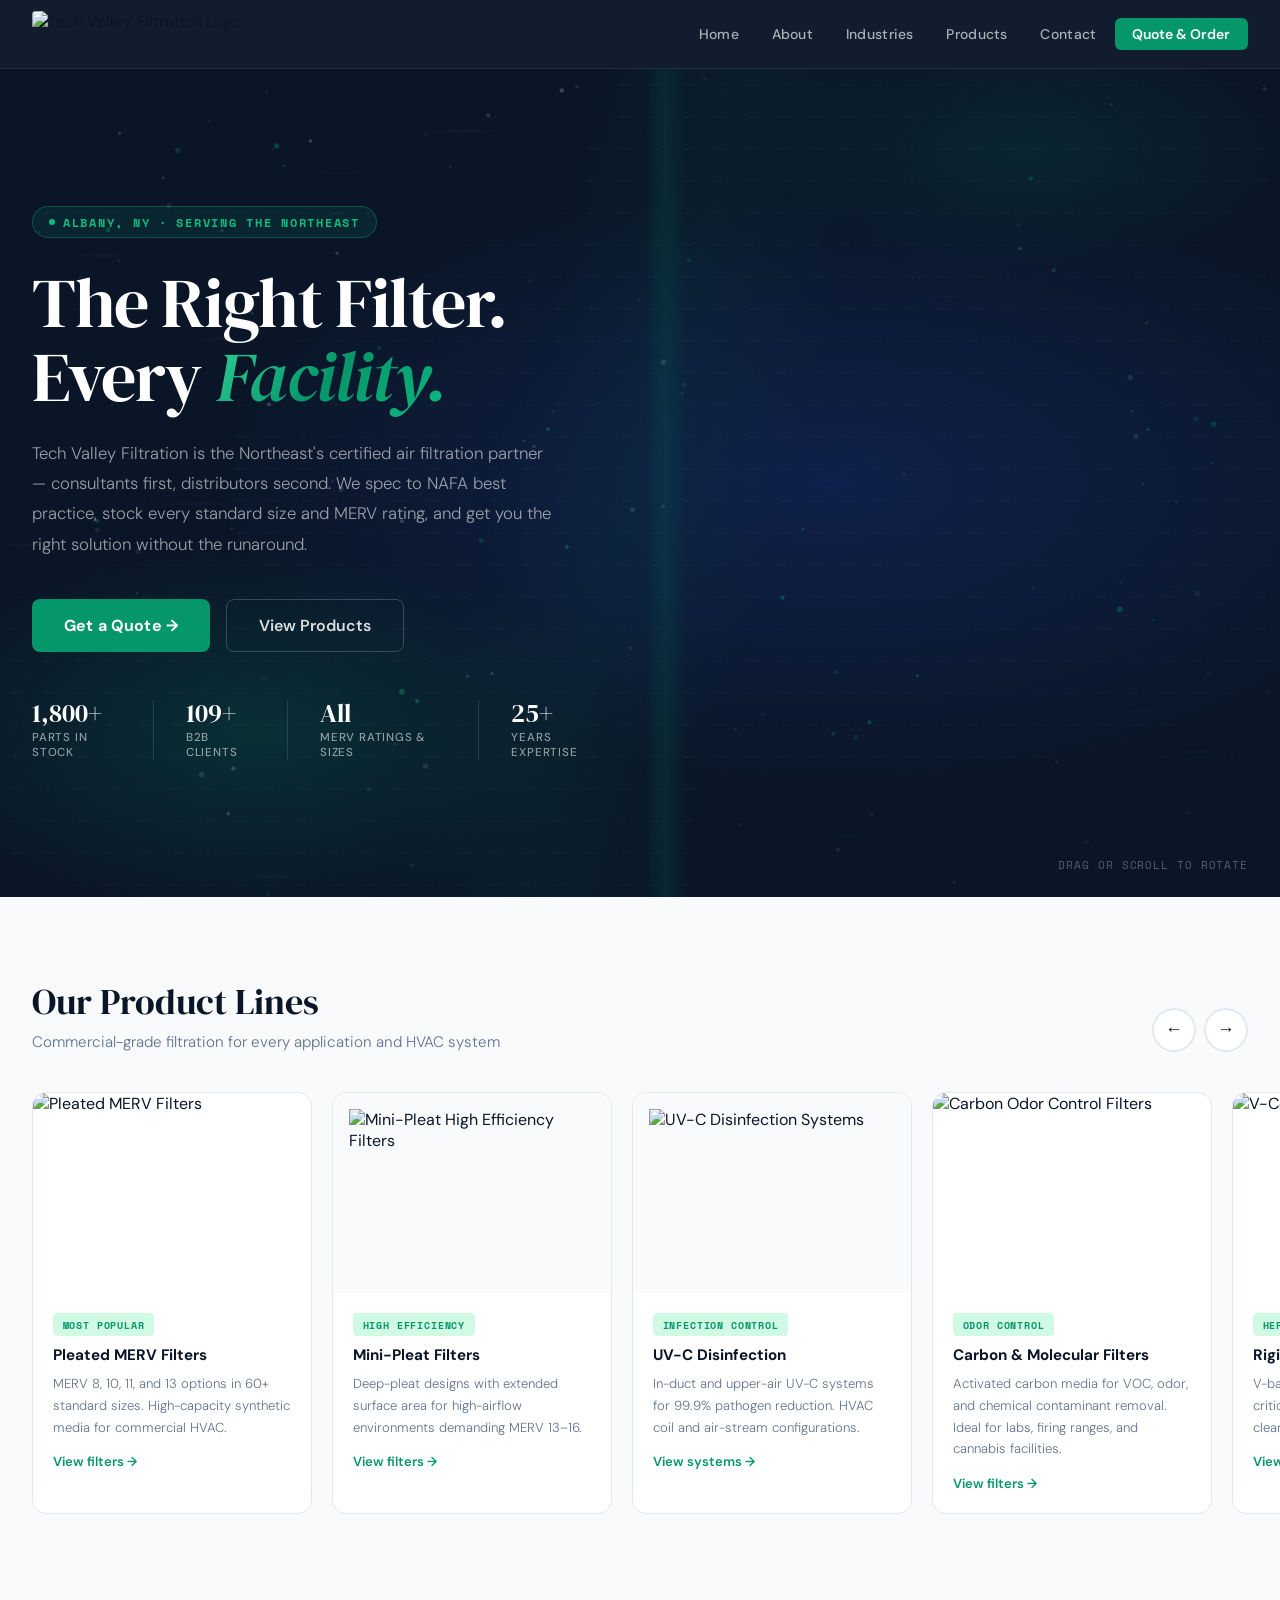
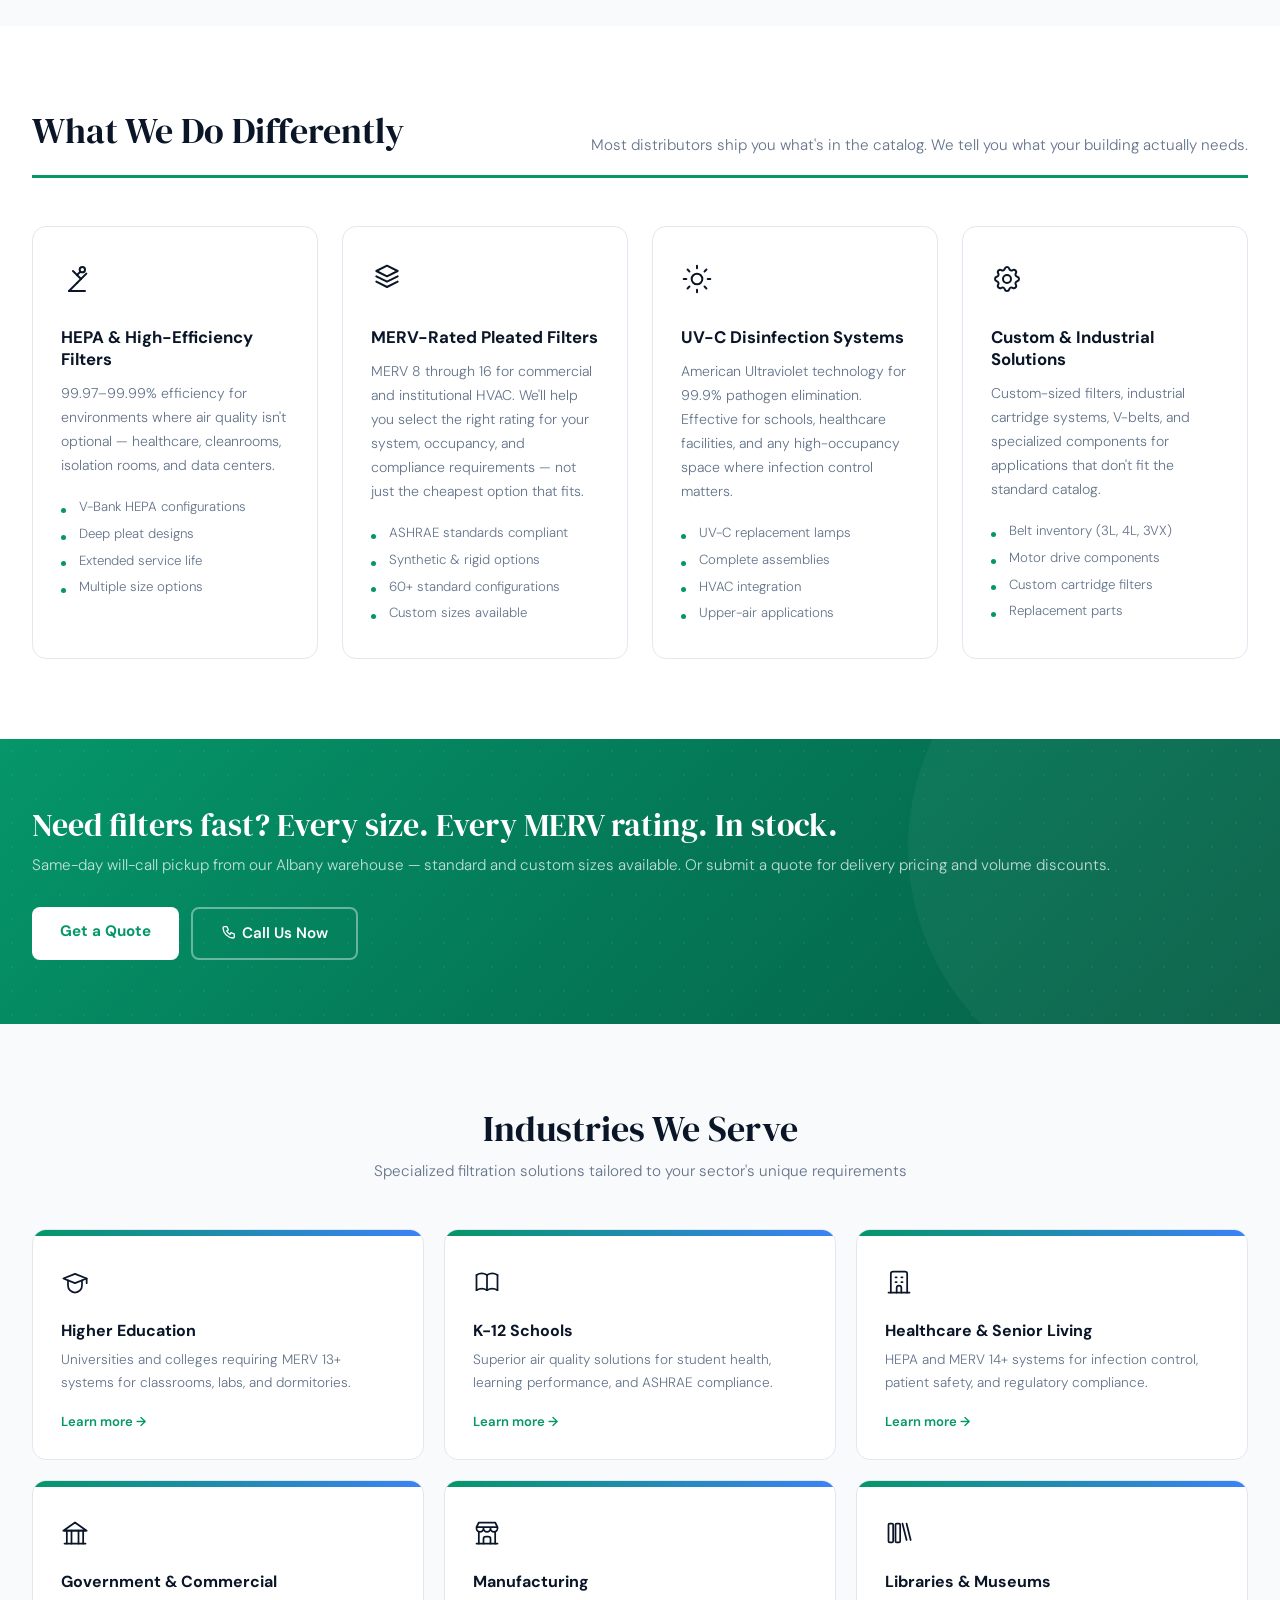
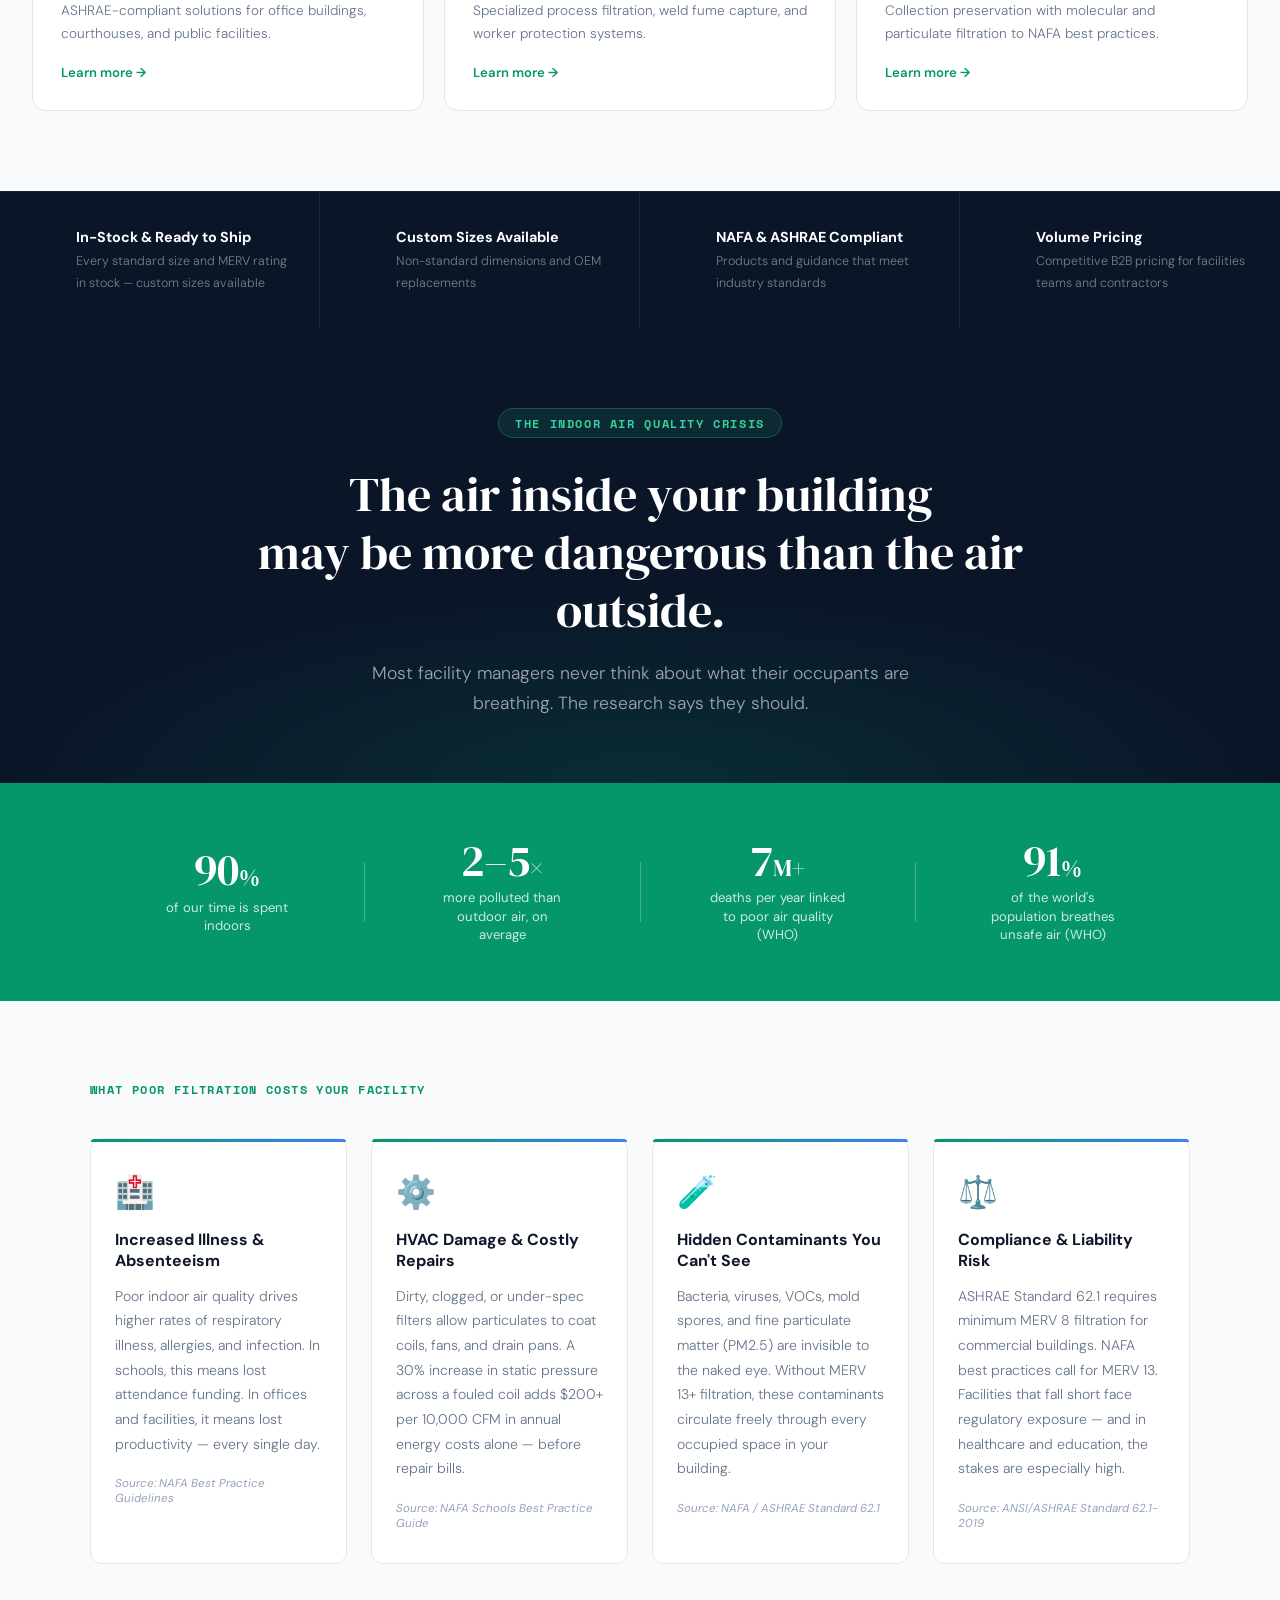
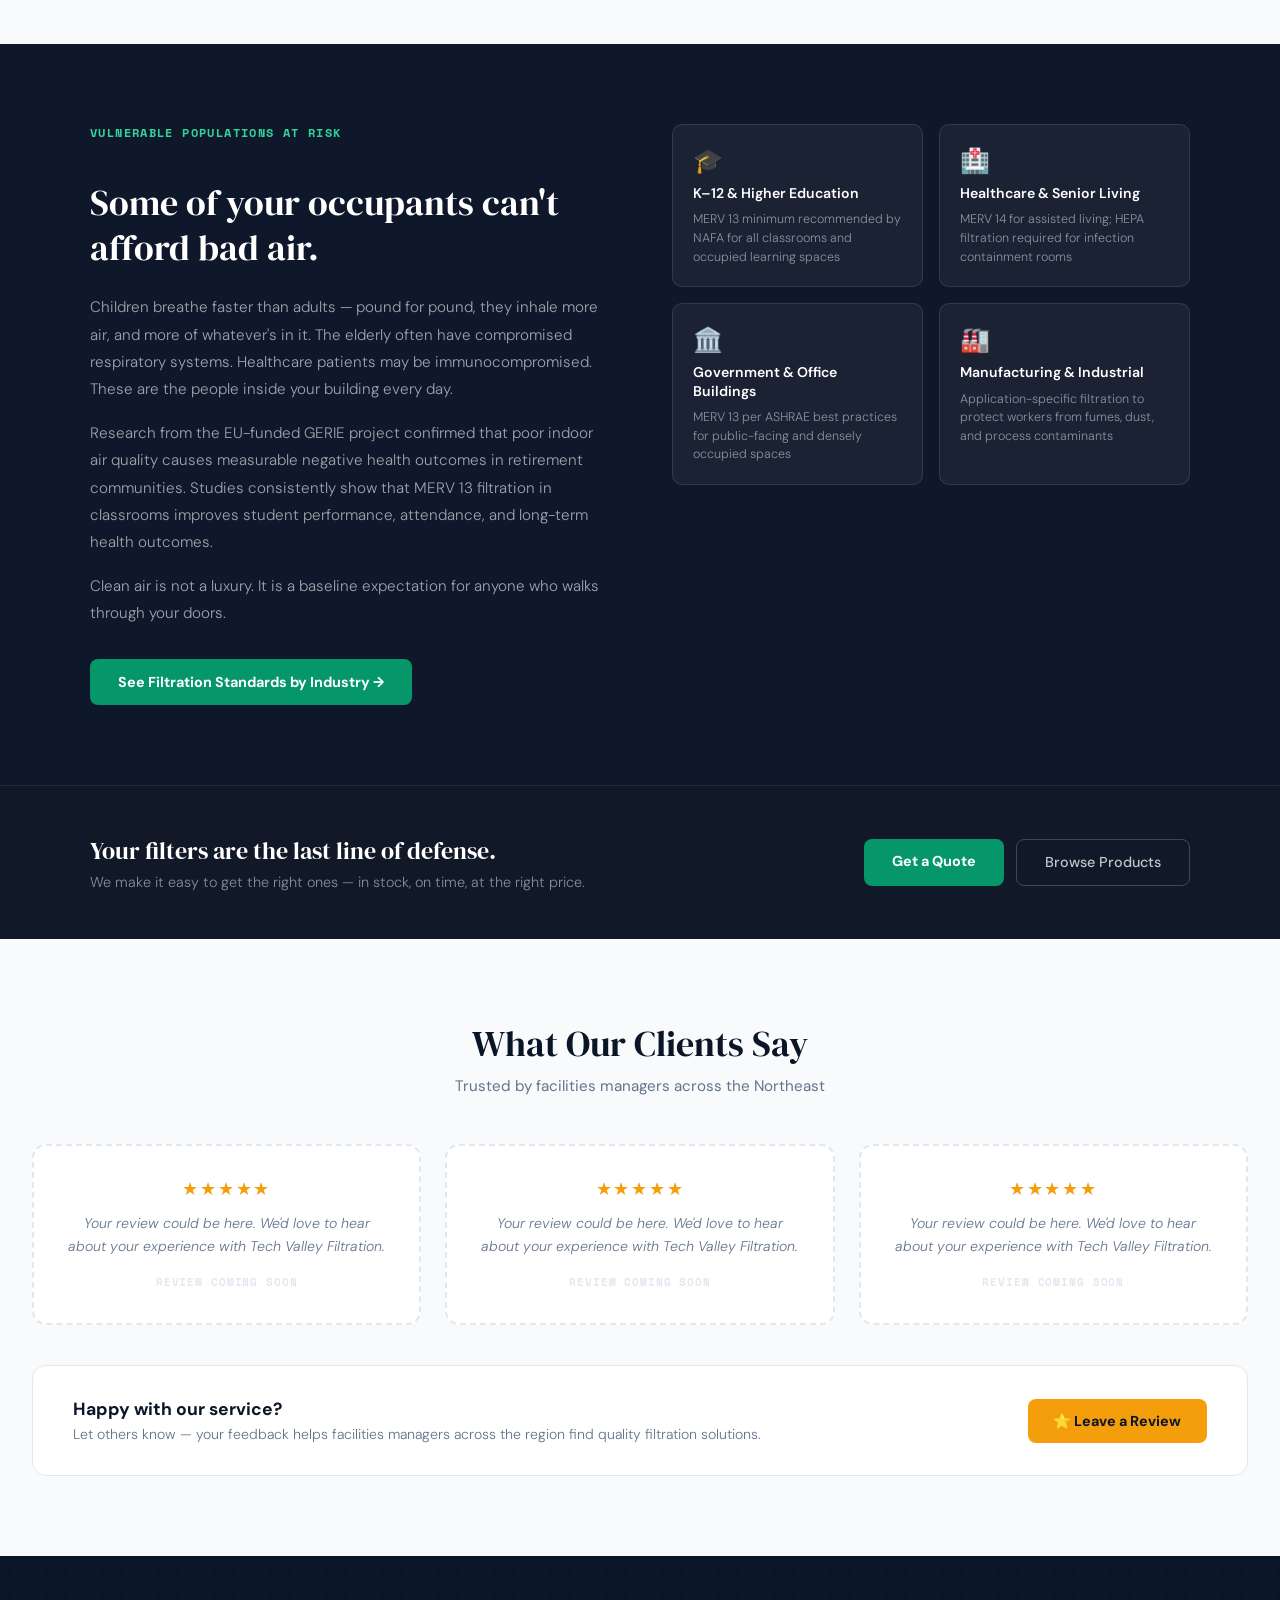
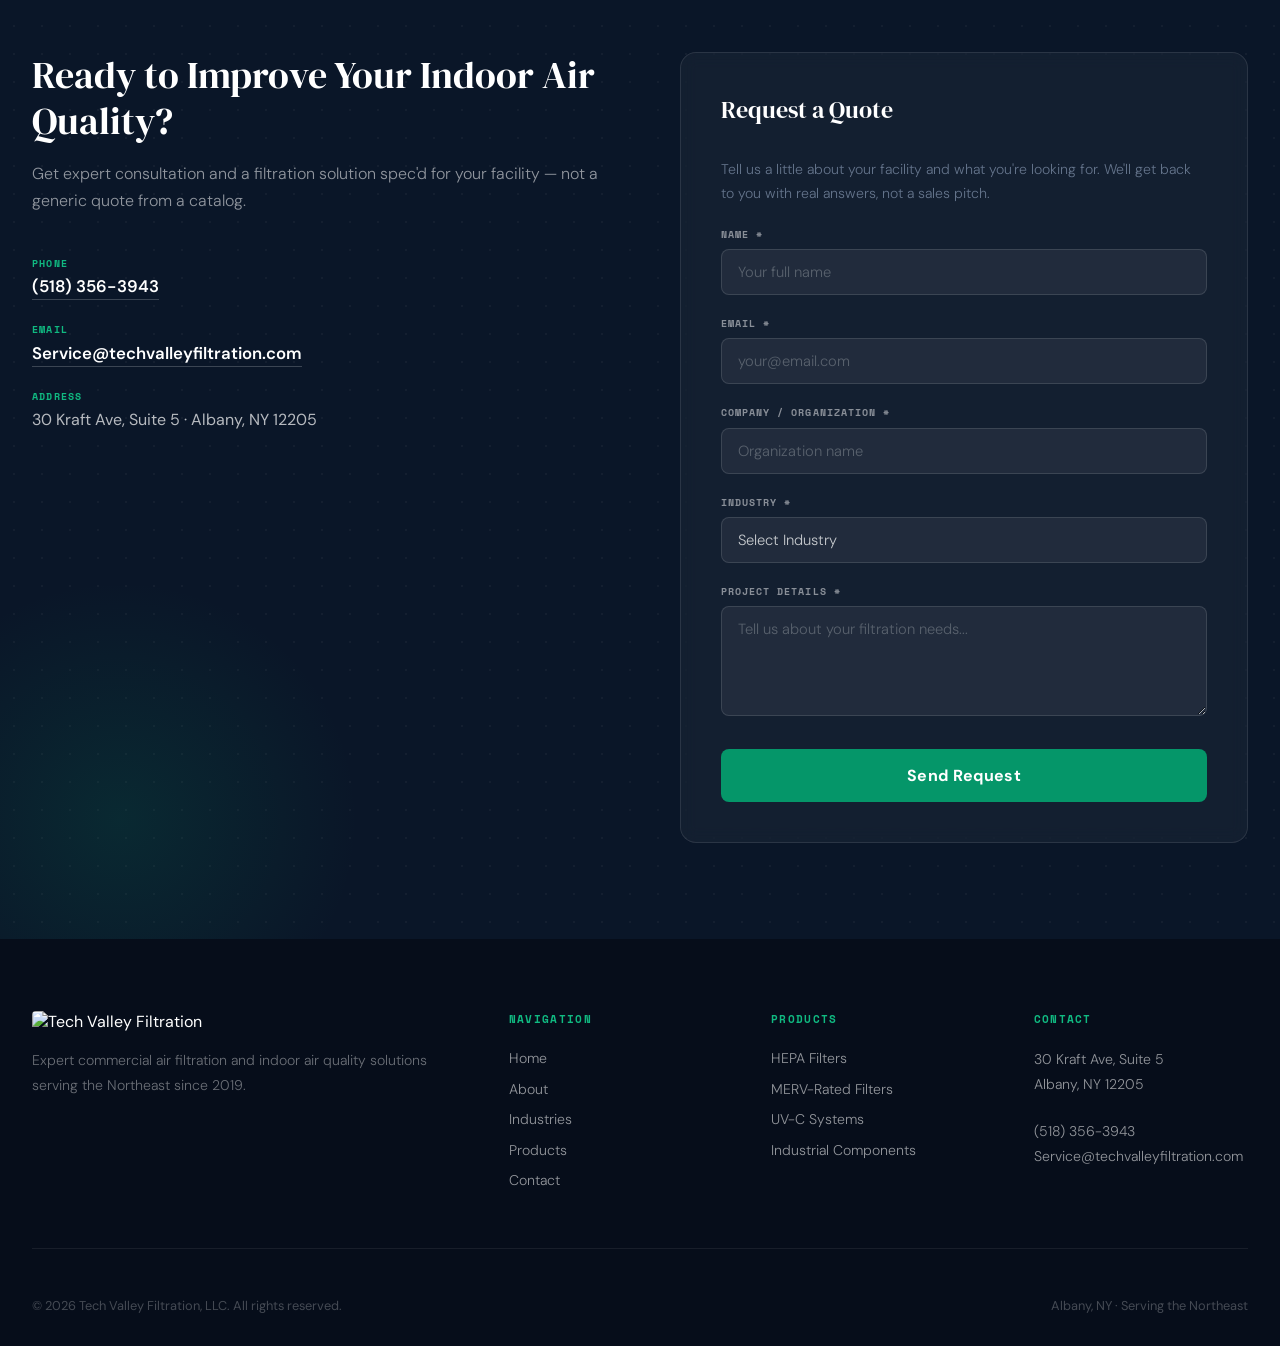
==== website/index.html @ 5ce83ae0 "Fix mobile hamburger menu - remove conflicting 900px nav rules, add !important, DOMContentLoaded" ====
<!DOCTYPE html>
<html lang="en">
<head>
    <meta charset="UTF-8">
    <meta name="viewport" content="width=device-width, initial-scale=1.0">
    <title>Tech Valley Filtration | Commercial HVAC & Air Filtration Solutions</title>
    <meta name="description" content="Expert commercial HVAC filtration, UV-C disinfection, and indoor air quality solutions. Serving educational, healthcare, and industrial sectors across the Northeast.">
    <link rel="preconnect" href="https://fonts.googleapis.com">
    <link href="https://fonts.googleapis.com/css2?family=DM+Sans:wght@300;400;500;600&family=DM+Serif+Display&display=swap" rel="stylesheet">
    <style>
    /* ═══════════════════════════════════════════════
       DESIGN TOKENS
    ═══════════════════════════════════════════════ */
    @import url('https://fonts.googleapis.com/css2?family=DM+Serif+Display:ital@0;1&family=DM+Sans:ital,opsz,wght@0,9..40,300;0,9..40,400;0,9..40,500;0,9..40,700;1,9..40,300&family=Space+Mono:wght@400;700&display=swap&font-display=swap');

    :root {
        --primary:      #0a1628;
        --primary-mid:  #0f1f3d;
        --accent:       #059669;
        --accent-bright:#10b981;
        --accent-glow:  rgba(5,150,105,0.35);
        --accent-light: #d1fae5;
        --gold:         #f59e0b;
        --blue:         #1e40af;
        --blue-bright:  #3b82f6;
        --white:        #ffffff;
        --off-white:    #f8fafc;
        --border:       #e2e8f0;
        --gray:         #64748b;
        --dark-card:    rgba(255,255,255,0.04);
        --dark-border:  rgba(255,255,255,0.1);
    }

    *, *::before, *::after { box-sizing: border-box; margin: 0; padding: 0; }

    html { scroll-behavior: smooth; }

    body {
        font-family: 'DM Sans', sans-serif;
        color: var(--primary);
        background: var(--white);
        overflow-x: hidden;
    }

    /* ═══════════════════════════════════════════════
       NAV
    ═══════════════════════════════════════════════ */
    nav {
        position: sticky;
        top: 0;
        z-index: 10000;
        background: rgba(10,22,40,0.97);
        backdrop-filter: blur(12px);
        border-bottom: 1px solid rgba(255,255,255,0.08);
    }
    .nav-container {
        max-width: 1280px;
        margin: 0 auto;
        padding: 0 2rem;
        height: 68px;
        display: flex;
        align-items: center;
        justify-content: space-between;
        gap: 2rem;
    }
    .logo-img { height: 46px; width: auto; border-radius: 4px; }

    .nav-links {
        display: flex;
        list-style: none;
        gap: 0.25rem;
        align-items: center;
    }
    .nav-links a {
        display: block;
        padding: 0.45rem 0.9rem;
        text-decoration: none;
        color: rgba(255,255,255,0.65);
        font-size: 0.875rem;
        font-weight: 500;
        letter-spacing: 0.02em;
        border-radius: 6px;
        transition: color 0.18s, background 0.18s;
        white-space: nowrap;
    }
    .nav-links a:hover { color: var(--white); background: rgba(255,255,255,0.07); }
    .nav-links li:last-child a {
        background: var(--accent);
        color: var(--white);
        font-weight: 600;
        padding: 0.45rem 1.1rem;
        letter-spacing: 0;
    }
    .nav-links li:last-child a:hover { background: var(--accent-bright); }

    .mobile-menu-btn {
        display: none;
        background: none;
        border: 1px solid rgba(255,255,255,0.2);
        color: white;
        font-size: 1.25rem;
        cursor: pointer;
        border-radius: 6px;
        padding: 0.3rem 0.6rem;
        line-height: 1;
        touch-action: manipulation;
        -webkit-tap-highlight-color: rgba(255,255,255,0.1);
        position: relative;
        z-index: 10001;
    }

    /* ═══════════════════════════════════════════════
       HERO
    ═══════════════════════════════════════════════ */
    .hero {
        position: relative;
        background: var(--primary);
        display: flex;
        align-items: center;
        overflow: hidden;
    }
    .hero-bg {
        position: absolute;
        inset: 0;
        background:
            radial-gradient(ellipse 80% 60% at 65% 50%, rgba(30,64,175,0.25) 0%, transparent 60%),
            radial-gradient(ellipse 50% 40% at 20% 80%, rgba(5,150,105,0.2) 0%, transparent 55%),
            radial-gradient(ellipse 40% 30% at 80% 10%, rgba(5,150,105,0.12) 0%, transparent 50%);
    }
    /* Animated dot grid */
    .hero-bg::before {
        content: '';
        position: absolute;
        inset: 0;
        background-image: radial-gradient(circle, rgba(255,255,255,0.06) 1px, transparent 1px);
        background-size: 32px 32px;
    }
    /* Animated gradient sweep */
    .hero-bg::after {
        content: '';
        position: absolute;
        inset: 0;
        background: linear-gradient(105deg, transparent 40%, rgba(5,150,105,0.06) 50%, transparent 60%);
        animation: heroSweep 6s ease-in-out infinite;
    }
    @keyframes heroSweep {
        0%, 100% { transform: translateX(-20%); opacity: 0; }
        50% { transform: translateX(20%); opacity: 1; }
    }

    .hero-inner {
        position: relative;
        z-index: 2;
        max-width: 1280px;
        margin: 0 auto;
        padding: 5rem 2rem;
        display: grid;
        grid-template-columns: 1fr 1fr;
        gap: 4rem;
        align-items: center;
        width: 100%;
        min-height: 92vh;
    }

    .hero-eyebrow {
        display: inline-flex;
        align-items: center;
        gap: 0.5rem;
        font-family: 'Space Mono', monospace;
        font-size: 0.72rem;
        font-weight: 700;
        letter-spacing: 0.15em;
        text-transform: uppercase;
        color: var(--accent-bright);
        background: rgba(16,185,129,0.1);
        border: 1px solid rgba(16,185,129,0.3);
        border-radius: 999px;
        padding: 0.4rem 1rem;
        margin-bottom: 1.75rem;
        animation: fadeSlideUp 0.6s ease both;
    }
    .hero-eyebrow::before {
        content: '';
        width: 6px; height: 6px;
        background: var(--accent-bright);
        border-radius: 50%;
        animation: pulse 2s ease-in-out infinite;
    }
    @keyframes pulse {
        0%, 100% { opacity: 1; transform: scale(1); }
        50% { opacity: 0.5; transform: scale(0.7); }
    }

    .hero-text h1 {
        font-family: 'DM Serif Display', serif;
        font-size: clamp(3rem, 5.5vw, 5rem);
        font-weight: 400;
        color: var(--white);
        line-height: 1.05;
        letter-spacing: -0.02em;
        margin-bottom: 1.5rem;
        animation: fadeSlideUp 0.6s 0.1s ease both;
    }
    .hero-text h1 em {
        font-style: italic;
        color: transparent;
        background: linear-gradient(135deg, #34d399, #059669, #10b981);
        -webkit-background-clip: text;
        background-clip: text;
    }

    .hero-desc {
        font-size: 1.05rem;
        color: rgba(255,255,255,0.58);
        line-height: 1.8;
        font-weight: 300;
        max-width: 520px;
        margin-bottom: 2.5rem;
        animation: fadeSlideUp 0.6s 0.2s ease both;
    }

    .hero-cta {
        display: flex;
        gap: 1rem;
        flex-wrap: wrap;
        margin-bottom: 3rem;
        animation: fadeSlideUp 0.6s 0.3s ease both;
    }
    .btn-hero-primary {
        display: inline-flex;
        align-items: center;
        gap: 0.5rem;
        padding: 0.95rem 2rem;
        background: var(--accent);
        color: var(--white);
        text-decoration: none;
        border-radius: 8px;
        font-size: 1rem;
        font-weight: 700;
        letter-spacing: 0.01em;
        transition: transform 0.2s, box-shadow 0.2s, background 0.2s;
        box-shadow: 0 0 0 0 var(--accent-glow);
    }
    .btn-hero-primary:hover {
        background: var(--accent-bright);
        transform: translateY(-3px);
        box-shadow: 0 8px 32px var(--accent-glow), 0 0 0 4px rgba(16,185,129,0.15);
    }
    .btn-hero-secondary {
        display: inline-flex;
        align-items: center;
        gap: 0.5rem;
        padding: 0.95rem 2rem;
        background: transparent;
        color: rgba(255,255,255,0.85);
        text-decoration: none;
        border-radius: 8px;
        font-size: 1rem;
        font-weight: 600;
        border: 1.5px solid rgba(255,255,255,0.2);
        transition: border-color 0.2s, color 0.2s, background 0.2s, transform 0.2s;
    }
    .btn-hero-secondary:hover {
        border-color: rgba(255,255,255,0.6);
        color: var(--white);
        background: rgba(255,255,255,0.05);
        transform: translateY(-2px);
    }

    .hero-trust {
        display: flex;
        gap: 0;
        animation: fadeSlideUp 0.6s 0.4s ease both;
    }
    .hero-trust-item {
        display: flex;
        flex-direction: column;
        padding-right: 2rem;
        margin-right: 2rem;
        border-right: 1px solid rgba(255,255,255,0.12);
    }
    .hero-trust-item:last-child { border-right: none; margin-right: 0; padding-right: 0; }
    .hero-trust-num {
        font-family: 'DM Serif Display', serif;
        font-size: 1.65rem;
        color: var(--white);
        line-height: 1;
        margin-bottom: 0.2rem;
    }
    .hero-trust-label {
        font-size: 0.72rem;
        color: rgba(255,255,255,0.55);
        font-weight: 500;
        text-transform: uppercase;
        letter-spacing: 0.07em;
    }


    /* ── Airflow Background Animation ── */
    #airflow-canvas {
        position: absolute;
        inset: 0;
        width: 100%;
        height: 100%;
        z-index: 1;
        pointer-events: none;
        opacity: 0.85;
    }
    /* ── Turntable Hero Visual ── */
    .hero-visual {
        position: absolute;
        right: 0;
        top: 50%;
        transform: translateY(-50%);
        width: 52%;
        height: 100%;
        display: flex;
        align-items: center;
        justify-content: flex-end;
        pointer-events: none;
        z-index: 0; /* let canvas handle its own events */
    }
    #turntable-canvas {
        display: block;
        width: 100%;
        height: auto;
        max-height: 95vh;
        object-fit: contain;
        cursor: grab;
        pointer-events: all;
        filter: drop-shadow(-30px 20px 60px rgba(5,150,105,0.18));
        animation: fadeSlideUp 0.7s 0.15s ease both;
        user-select: none;
    }
    #turntable-canvas:active { cursor: grabbing; }
    .turntable-hint {
        position: absolute;
        bottom: 1.5rem;
        right: 2rem;
        font-size: 0.7rem;
        color: rgba(255,255,255,0.3);
        font-family: 'Space Mono', monospace;
        letter-spacing: 0.08em;
        text-transform: uppercase;
        pointer-events: none;
        animation: fadeSlideUp 1s 1.2s ease both;
    }

    @keyframes fadeSlideUp {
        from { opacity: 0; transform: translateY(20px); }
        to   { opacity: 1; transform: translateY(0); }
    }

    /* ═══════════════════════════════════════════════
       PRODUCT CAROUSEL
    ═══════════════════════════════════════════════ */
    .carousel-section {
        background: var(--off-white);
        padding: 5rem 0 5rem 2rem;
        overflow: hidden;
    }
    .carousel-header {
        max-width: 1280px;
        margin: 0 auto 2.5rem;
        padding-right: 2rem;
        display: flex;
        justify-content: space-between;
        align-items: flex-end;
    }
    .carousel-header-left h2 {
        font-family: 'DM Serif Display', serif;
        font-size: 2.25rem;
        font-weight: 400;
        color: var(--primary);
        margin-bottom: 0.35rem;
    }
    .carousel-header-left p { color: var(--gray); font-size: 0.95rem; font-weight: 300; }

    .carousel-nav { display: flex; gap: 0.5rem; }
    .carousel-btn {
        width: 44px; height: 44px;
        border-radius: 50%;
        border: 2px solid var(--border);
        background: white;
        font-size: 1.1rem;
        cursor: pointer;
        color: var(--primary);
        transition: background 0.2s, border-color 0.2s, color 0.2s, transform 0.15s, box-shadow 0.2s;
        display: flex; align-items: center; justify-content: center;
    }
    .carousel-btn:hover {
        background: var(--accent);
        border-color: var(--accent);
        color: white;
        transform: scale(1.1);
        box-shadow: 0 4px 16px var(--accent-glow);
    }

    .carousel-track-wrap { overflow: hidden; }
    .carousel-track {
        display: flex;
        gap: 1.25rem;
        overflow-x: scroll;
        scroll-behavior: smooth;
        -webkit-overflow-scrolling: touch;
        scrollbar-width: none; /* Firefox */
        -ms-overflow-style: none; /* IE/Edge */
    }
    .carousel-track::-webkit-scrollbar { display: none; } /* Chrome/Safari */
    .product-card {
        flex: 0 0 280px;
        background: white;
        border: 1px solid var(--border);
        border-radius: 14px;
        overflow: hidden;
        text-decoration: none;
        color: inherit;
        transition: transform 0.25s, box-shadow 0.25s, border-color 0.25s;
        display: block;
    }
    .product-card:hover {
        transform: translateY(-6px);
        box-shadow: 0 20px 48px rgba(0,0,0,0.1);
        border-color: var(--accent);
    }
    .product-card-img { width: 100%; height: 200px; object-fit: cover; display: block; }
    .product-card-body { padding: 1.25rem; }
    .product-card-tag {
        display: inline-block;
        font-family: 'Space Mono', monospace;
        font-size: 0.65rem;
        font-weight: 700;
        letter-spacing: 0.08em;
        text-transform: uppercase;
        color: var(--accent);
        background: var(--accent-light);
        padding: 0.2rem 0.6rem;
        border-radius: 4px;
        margin-bottom: 0.6rem;
    }
    .product-card-body h3 { font-size: 0.95rem; font-weight: 700; margin-bottom: 0.5rem; color: var(--primary); }
    .product-card-body p { font-size: 0.82rem; color: var(--gray); line-height: 1.65; font-weight: 300; margin-bottom: 0.75rem; }
    .product-card-link { font-size: 0.82rem; color: var(--accent); font-weight: 600; }

    .carousel-dots {
        display: flex;
        gap: 0.5rem;
        justify-content: center;
        margin-top: 2rem;
        padding-right: 2rem;
    }
    .carousel-dot {
        width: 8px; height: 8px;
        border-radius: 999px;
        background: var(--border);
        cursor: pointer;
        transition: width 0.3s, background 0.3s;
        border: none;
    }
    .carousel-dot.active { width: 24px; background: var(--accent); }

    /* ═══════════════════════════════════════════════
       SERVICES
    ═══════════════════════════════════════════════ */
    .section {
        max-width: 1280px;
        margin: 0 auto;
        padding: 5rem 2rem;
    }
    .section-alt { background: var(--off-white); }

    .section-header {
        margin-bottom: 3rem;
        padding-bottom: 1.25rem;
        border-bottom: 3px solid var(--accent);
        display: flex;
        align-items: flex-end;
        justify-content: space-between;
        flex-wrap: wrap;
        gap: 1rem;
    }
    .section-header h2 {
        font-family: 'DM Serif Display', serif;
        font-size: 2.25rem;
        font-weight: 400;
        color: var(--primary);
    }
    .section-header p { color: var(--gray); font-size: 0.95rem; font-weight: 300; }

    .section-header-center {
        text-align: center;
        margin-bottom: 3rem;
    }
    .section-header-center h2 {
        font-family: 'DM Serif Display', serif;
        font-size: 2.25rem;
        font-weight: 400;
        margin-bottom: 0.5rem;
    }
    .section-header-center p { color: var(--gray); font-size: 0.95rem; font-weight: 300; }

    .services-grid {
        display: grid;
        grid-template-columns: repeat(4, 1fr);
        gap: 1.5rem;
    }
    .service-card {
        background: white;
        border: 1px solid var(--border);
        border-radius: 14px;
        padding: 2rem 1.75rem;
        position: relative;
        overflow: hidden;
        transition: transform 0.25s, box-shadow 0.25s, border-color 0.25s;
    }
    .service-card::before {
        content: '';
        position: absolute;
        top: 0; left: 0; right: 0;
        height: 4px;
        background: linear-gradient(90deg, var(--accent), var(--blue-bright));
        transform: scaleX(0);
        transform-origin: left;
        transition: transform 0.3s ease;
    }
    .service-card:hover::before { transform: scaleX(1); }
    .service-card:hover {
        transform: translateY(-6px);
        box-shadow: 0 20px 48px rgba(0,0,0,0.09);
        border-color: var(--accent);
    }
    .service-icon {
        font-size: 2.25rem;
        margin-bottom: 1.25rem;
        display: block;
    }
    .service-card h3 { font-size: 1.05rem; font-weight: 700; margin-bottom: 0.75rem; color: var(--primary); }
    .service-card p { font-size: 0.88rem; color: var(--gray); line-height: 1.7; font-weight: 300; margin-bottom: 1rem; }
    .service-card ul { list-style: none; }
    .service-card li {
        font-size: 0.83rem;
        color: var(--gray);
        font-weight: 300;
        padding: 0.3rem 0 0.3rem 1.1rem;
        position: relative;
    }
    .service-card li::before {
        content: '';
        position: absolute;
        left: 0; top: 0.9rem;
        width: 5px; height: 5px;
        background: var(--accent);
        border-radius: 50%;
    }

    /* ═══════════════════════════════════════════════
       MID-CTA BANNER
    ═══════════════════════════════════════════════ */
    .mid-cta {
        background: linear-gradient(135deg, #059669 0%, #047857 50%, #065f46 100%);
        padding: 4rem 2rem;
        position: relative;
        overflow: hidden;
    }
    .mid-cta::before {
        content: '';
        position: absolute;
        inset: 0;
        background-image: radial-gradient(circle, rgba(255,255,255,0.05) 1px, transparent 1px);
        background-size: 24px 24px;
    }
    .mid-cta::after {
        content: '';
        position: absolute;
        right: -10%;
        top: -50%;
        width: 500px; height: 500px;
        background: rgba(255,255,255,0.04);
        border-radius: 50%;
        pointer-events: none;
    }
    .mid-cta-inner {
        position: relative;
        max-width: 1280px;
        margin: 0 auto;
        display: flex;
        align-items: center;
        justify-content: space-between;
        gap: 2rem;
        flex-wrap: wrap;
    }
    .mid-cta-text h2 {
        font-family: 'DM Serif Display', serif;
        font-size: clamp(1.5rem, 2.5vw, 2rem);
        font-weight: 400;
        color: white;
        margin-bottom: 0.5rem;
    }
    .mid-cta-text p { color: rgba(255,255,255,0.75); font-size: 0.95rem; font-weight: 300; }
    .mid-cta-actions { display: flex; gap: 0.75rem; flex-wrap: wrap; }
    .btn-cta-white {
        padding: 0.9rem 1.75rem;
        background: white;
        color: var(--accent);
        text-decoration: none;
        border-radius: 8px;
        font-size: 0.95rem;
        font-weight: 700;
        transition: transform 0.2s, box-shadow 0.2s;
        white-space: nowrap;
    }
    .btn-cta-white:hover { transform: translateY(-3px); box-shadow: 0 8px 24px rgba(0,0,0,0.2); }
    .btn-cta-outline {
        padding: 0.9rem 1.75rem;
        background: transparent;
        color: white;
        text-decoration: none;
        border-radius: 8px;
        font-size: 0.95rem;
        font-weight: 600;
        border: 2px solid rgba(255,255,255,0.4);
        transition: border-color 0.2s, background 0.2s, transform 0.2s;
        white-space: nowrap;
    }
    .btn-cta-outline:hover {
        border-color: white;
        background: rgba(255,255,255,0.1);
        transform: translateY(-2px);
    }

    /* ═══════════════════════════════════════════════
       INDUSTRIES GRID
    ═══════════════════════════════════════════════ */
    .industries-grid {
        display: grid;
        grid-template-columns: repeat(3, 1fr);
        gap: 1.25rem;
    }
    .industry-card {
        display: block;
        text-decoration: none;
        color: inherit;
        background: white;
        border: 1px solid var(--border);
        border-radius: 14px;
        overflow: hidden;
        transition: transform 0.25s, box-shadow 0.25s, border-color 0.25s;
    }
    .industry-card:hover {
        transform: translateY(-5px);
        box-shadow: 0 20px 48px rgba(0,0,0,0.1);
        border-color: var(--accent);
    }
    .industry-card-top {
        height: 6px;
        background: linear-gradient(90deg, var(--accent), var(--blue-bright));
    }
    .industry-card-body { padding: 1.75rem; }
    .industry-icon { font-size: 2rem; margin-bottom: 0.9rem; display: block; }
    .industry-card-body h3 { font-size: 1rem; font-weight: 700; margin-bottom: 0.5rem; color: var(--primary); }
    .industry-card-body p { font-size: 0.85rem; color: var(--gray); line-height: 1.65; font-weight: 300; margin-bottom: 1rem; }
    .industry-card-arrow { font-size: 0.82rem; font-weight: 600; color: var(--accent); }

    /* ═══════════════════════════════════════════════
       FEATURE STRIP
    ═══════════════════════════════════════════════ */
    .feature-strip {
        background: var(--primary);
        padding: 0;
        border-top: 1px solid rgba(255,255,255,0.05);
    }
    .feature-strip-inner {
        max-width: 1280px;
        margin: 0 auto;
        display: grid;
        grid-template-columns: repeat(4, 1fr);
    }
    .feature-item {
        display: flex;
        align-items: center;
        gap: 1rem;
        padding: 2.25rem 2rem;
        border-right: 1px solid rgba(255,255,255,0.06);
        transition: background 0.2s;
    }
    .feature-item:last-child { border-right: none; }
    .feature-item:hover { background: rgba(255,255,255,0.03); }
    .feature-icon { font-size: 1.75rem; flex-shrink: 0; }
    .feature-text strong {
        display: block;
        font-size: 0.9rem;
        font-weight: 700;
        color: white;
        margin-bottom: 0.2rem;
    }
    .feature-text span { font-size: 0.78rem; color: rgba(255,255,255,0.45); font-weight: 300; line-height: 1.4; }

    /* ═══════════════════════════════════════════════
       IAQ SECTION (preserved from previous work)
    ═══════════════════════════════════════════════ */
    .iaq-section { font-family: 'DM Sans', sans-serif; }

    .iaq-opener {
        background: #0a1628;
        padding: 5rem 2rem 4rem;
        text-align: center;
        position: relative;
        overflow: hidden;
    }
    .iaq-opener::before {
        content: '';
        position: absolute;
        inset: 0;
        background: radial-gradient(ellipse 70% 60% at 50% 100%, rgba(5,150,105,0.18) 0%, transparent 70%);
        pointer-events: none;
    }
    .iaq-opener-inner { max-width: 780px; margin: 0 auto; position: relative; }
    .iaq-eyebrow {
        display: inline-block;
        font-family: 'Space Mono', monospace;
        font-size: 0.72rem;
        font-weight: 700;
        letter-spacing: 0.14em;
        text-transform: uppercase;
        color: #34d399;
        background: rgba(52,211,153,0.1);
        border: 1px solid rgba(52,211,153,0.25);
        border-radius: 999px;
        padding: 0.35rem 1rem;
        margin-bottom: 1.75rem;
    }
    .iaq-headline {
        font-family: 'DM Serif Display', serif;
        font-size: clamp(2rem, 4vw, 3rem);
        font-weight: 400;
        color: #fff;
        line-height: 1.2;
        margin-bottom: 1.25rem;
    }
    .iaq-subhead {
        font-size: 1.1rem;
        color: rgba(255,255,255,0.6);
        font-weight: 300;
        line-height: 1.7;
        max-width: 600px;
        margin: 0 auto;
    }
    .iaq-stats-bar { background: #059669; padding: 2.5rem 2rem; }
    .iaq-stats-inner {
        max-width: 1100px;
        margin: 0 auto;
        display: flex;
        align-items: center;
        justify-content: center;
        gap: 0;
        flex-wrap: wrap;
    }
    .iaq-stat { text-align: center; padding: 1rem 2.5rem; flex: 1; min-width: 160px; }
    .iaq-stat-number {
        font-family: 'DM Serif Display', serif;
        font-size: 2.75rem;
        color: #fff;
        line-height: 1;
        margin-bottom: 0.4rem;
    }
    .iaq-stat-unit { font-size: 1.5rem; }
    .iaq-stat-label { font-size: 0.82rem; color: rgba(255,255,255,0.8); font-weight: 400; line-height: 1.4; max-width: 140px; margin: 0 auto; }
    .iaq-stat-divider { width: 1px; height: 60px; background: rgba(255,255,255,0.25); flex-shrink: 0; }
    .iaq-cards-wrap { background: #f8fafc; padding: 5rem 2rem; }
    .iaq-cards-inner { max-width: 1100px; margin: 0 auto; }
    .iaq-section-label { font-family: 'Space Mono', monospace; font-size: 0.72rem; font-weight: 700; letter-spacing: 0.12em; text-transform: uppercase; color: #059669; margin-bottom: 2.5rem; }
    .iaq-cards { display: grid; grid-template-columns: repeat(4, 1fr); gap: 1.5rem; }
    .iaq-card {
        background: #fff;
        border: 1px solid #e2e8f0;
        border-radius: 12px;
        padding: 2rem 1.5rem;
        position: relative;
        transition: transform 0.2s, box-shadow 0.2s;
    }
    .iaq-card::before { content: ''; position: absolute; top: 0; left: 0; right: 0; height: 3px; background: linear-gradient(90deg, #059669, #3b82f6); border-radius: 12px 12px 0 0; }
    .iaq-card:hover { transform: translateY(-4px); box-shadow: 0 12px 32px rgba(0,0,0,0.09); }
    .iaq-card-icon { font-size: 2rem; margin-bottom: 1rem; }
    .iaq-card h3 { font-size: 1rem; font-weight: 700; color: #0f172a; margin-bottom: 0.75rem; line-height: 1.35; }
    .iaq-card p { font-size: 0.88rem; color: #64748b; line-height: 1.75; font-weight: 300; margin-bottom: 1.25rem; }
    .iaq-card-source { font-size: 0.72rem; color: #94a3b8; font-style: italic; }
    .iaq-who-wrap { background: #0f172a; padding: 5rem 2rem; }
    .iaq-who-inner { max-width: 1100px; margin: 0 auto; display: grid; grid-template-columns: 1fr 1fr; gap: 4rem; align-items: start; }
    .iaq-who-text .iaq-section-label { color: #34d399; }
    .iaq-who-text h2 { font-family: 'DM Serif Display', serif; font-size: clamp(1.6rem, 2.8vw, 2.25rem); font-weight: 400; color: #fff; line-height: 1.25; margin-bottom: 1.5rem; }
    .iaq-who-text p { font-size: 0.95rem; color: rgba(255,255,255,0.6); line-height: 1.8; font-weight: 300; margin-bottom: 1rem; }
    .iaq-learn-btn { display: inline-block; margin-top: 1rem; padding: 0.85rem 1.75rem; background: #059669; color: #fff; text-decoration: none; border-radius: 8px; font-size: 0.9rem; font-weight: 700; transition: background 0.2s, transform 0.2s, box-shadow 0.2s; }
    .iaq-learn-btn:hover { background: #10b981; transform: translateY(-2px); box-shadow: 0 6px 20px rgba(5,150,105,0.4); }
    .iaq-who-visual { display: grid; grid-template-columns: 1fr 1fr; gap: 1rem; }
    .iaq-who-card { background: rgba(255,255,255,0.05); border: 1px solid rgba(255,255,255,0.1); border-radius: 10px; padding: 1.25rem; display: flex; flex-direction: column; gap: 0.5rem; transition: background 0.2s, transform 0.2s; }
    .iaq-who-card:hover { background: rgba(5,150,105,0.12); border-color: rgba(5,150,105,0.3); transform: translateY(-2px); }
    .iaq-who-icon { font-size: 1.5rem; }
    .iaq-who-card strong { font-size: 0.88rem; font-weight: 600; color: #fff; line-height: 1.3; }
    .iaq-who-card span { font-size: 0.78rem; color: rgba(255,255,255,0.5); line-height: 1.5; font-weight: 300; }
    .iaq-cta-band { background: #111827; border-top: 1px solid rgba(255,255,255,0.07); padding: 3rem 2rem; }
    .iaq-cta-band-inner { max-width: 1100px; margin: 0 auto; display: flex; align-items: center; justify-content: space-between; gap: 2rem; flex-wrap: wrap; }
    .iaq-cta-band-text h3 { font-family: 'DM Serif Display', serif; font-size: 1.5rem; font-weight: 400; color: #fff; margin-bottom: 0.4rem; }
    .iaq-cta-band-text p { font-size: 0.9rem; color: rgba(255,255,255,0.5); font-weight: 300; }
    .iaq-cta-band-actions { display: flex; gap: 0.75rem; flex-wrap: wrap; }
    .iaq-btn-primary { padding: 0.85rem 1.75rem; background: #059669; color: #fff; text-decoration: none; border-radius: 8px; font-size: 0.9rem; font-weight: 700; transition: background 0.2s, transform 0.2s, box-shadow 0.2s; white-space: nowrap; }
    .iaq-btn-primary:hover { background: #10b981; transform: translateY(-2px); box-shadow: 0 6px 20px rgba(5,150,105,0.4); }
    .iaq-btn-secondary { padding: 0.85rem 1.75rem; background: transparent; color: rgba(255,255,255,0.75); text-decoration: none; border: 1.5px solid rgba(255,255,255,0.2); border-radius: 8px; font-size: 0.9rem; font-weight: 500; transition: border-color 0.2s, color 0.2s, transform 0.2s; white-space: nowrap; }
    .iaq-btn-secondary:hover { border-color: rgba(255,255,255,0.5); color: #fff; transform: translateY(-2px); }

    /* ═══════════════════════════════════════════════
       TESTIMONIALS
    ═══════════════════════════════════════════════ */
    .testimonials-section {
        background: var(--off-white);
        padding: 5rem 2rem;
    }
    .testimonials-inner { max-width: 1280px; margin: 0 auto; }
    .testimonials-header { text-align: center; margin-bottom: 3rem; }
    .testimonials-header h2 { font-family: 'DM Serif Display', serif; font-size: 2.25rem; font-weight: 400; margin-bottom: 0.5rem; }
    .testimonials-header p { color: var(--gray); font-size: 0.95rem; }
    .testimonials-grid { display: grid; grid-template-columns: repeat(3, 1fr); gap: 1.5rem; margin-bottom: 2.5rem; }
    .testimonial-placeholder {
        background: white;
        border: 2px dashed var(--border);
        border-radius: 14px;
        padding: 2rem;
        text-align: center;
        transition: border-color 0.2s;
    }
    .testimonial-placeholder:hover { border-color: var(--accent); }
    .stars { color: var(--gold); font-size: 1.1rem; margin-bottom: 0.75rem; letter-spacing: 0.1em; }
    .testimonial-placeholder p { font-size: 0.88rem; color: var(--gray); line-height: 1.65; font-weight: 300; font-style: italic; margin-bottom: 0.75rem; }
    .placeholder-label { font-family: 'Space Mono', monospace; font-size: 0.68rem; font-weight: 700; letter-spacing: 0.08em; text-transform: uppercase; color: var(--border); }
    .review-cta-row { display: flex; align-items: center; justify-content: space-between; gap: 2rem; padding: 2rem 2.5rem; background: white; border: 1px solid var(--border); border-radius: 14px; flex-wrap: wrap; }
    .review-cta-text h3 { font-size: 1.1rem; font-weight: 700; margin-bottom: 0.3rem; }
    .review-cta-text p { font-size: 0.88rem; color: var(--gray); font-weight: 300; }
    .review-btn { padding: 0.8rem 1.6rem; background: var(--gold); color: var(--primary); text-decoration: none; border-radius: 8px; font-size: 0.9rem; font-weight: 700; transition: transform 0.2s, box-shadow 0.2s; white-space: nowrap; }
    .review-btn:hover { transform: translateY(-2px); box-shadow: 0 6px 20px rgba(245,158,11,0.35); }

    /* ═══════════════════════════════════════════════
       CONTACT CTA
    ═══════════════════════════════════════════════ */
    .cta-section {
        background: var(--primary);
        color: white;
        padding: 6rem 2rem;
        position: relative;
        overflow: hidden;
    }
    .cta-section::before {
        content: '';
        position: absolute;
        inset: 0;
        background-image: radial-gradient(circle, rgba(255,255,255,0.04) 1px, transparent 1px);
        background-size: 28px 28px;
        pointer-events: none;
    }
    .cta-section::after {
        content: '';
        position: absolute;
        bottom: -120px; left: -120px;
        width: 480px; height: 480px;
        background: radial-gradient(circle, rgba(5,150,105,0.15) 0%, transparent 70%);
        pointer-events: none;
    }
    .cta-inner {
        position: relative;
        max-width: 1280px;
        margin: 0 auto;
        display: grid;
        grid-template-columns: 1fr 1fr;
        gap: 5rem;
        align-items: start;
    }

    /* Left column — text + contact details */
    .cta-text h2 {
        font-family: 'DM Serif Display', serif;
        font-size: clamp(2rem, 3vw, 2.75rem);
        font-weight: 400;
        color: white;
        line-height: 1.2;
        margin-bottom: 1rem;
    }
    .cta-text > p {
        font-size: 1rem;
        color: rgba(255,255,255,0.55);
        font-weight: 300;
        line-height: 1.7;
        margin-bottom: 2.5rem;
    }
    .cta-details { display: flex; flex-direction: column; gap: 1.5rem; }
    .cta-detail-item {}
    .cta-detail-item span {
        display: block;
        font-family: 'Space Mono', monospace;
        font-size: 0.65rem;
        font-weight: 700;
        letter-spacing: 0.12em;
        text-transform: uppercase;
        color: var(--accent-bright);
        margin-bottom: 0.3rem;
    }
    .cta-detail-item a {
        color: white;
        text-decoration: none;
        font-size: 1.05rem;
        font-weight: 600;
        border-bottom: 1px solid rgba(255,255,255,0.2);
        padding-bottom: 2px;
        transition: color 0.2s, border-color 0.2s;
    }
    .cta-detail-item a:hover { color: var(--accent-bright); border-color: var(--accent-bright); }
    .cta-detail-item p {
        color: rgba(255,255,255,0.7);
        font-size: 1rem;
        font-weight: 400;
        margin: 0;
        opacity: 1;
    }

    /* Right column — quote form */
    .contact-form {
        background: rgba(255,255,255,0.04);
        border: 1px solid rgba(255,255,255,0.1);
        border-radius: 16px;
        padding: 2.5rem;
        backdrop-filter: blur(8px);
    }
    .contact-form h3 {
        font-family: 'DM Serif Display', serif;
        font-size: 1.5rem;
        font-weight: 400;
        color: white;
        margin-bottom: 2rem;
    }
    .form-group { margin-bottom: 1.25rem; }
    .form-group label {
        display: block;
        font-family: 'Space Mono', monospace;
        font-size: 0.65rem;
        font-weight: 700;
        letter-spacing: 0.1em;
        text-transform: uppercase;
        color: rgba(255,255,255,0.5);
        margin-bottom: 0.45rem;
    }
    .form-group input,
    .form-group select,
    .form-group textarea {
        width: 100%;
        padding: 0.75rem 1rem;
        background: rgba(255,255,255,0.06);
        border: 1.5px solid rgba(255,255,255,0.12);
        border-radius: 8px;
        color: white;
        font-family: 'DM Sans', sans-serif;
        font-size: 0.92rem;
        font-weight: 300;
        transition: border-color 0.2s, background 0.2s;
        outline: none;
        appearance: none;
    }
    .form-group input::placeholder,
    .form-group textarea::placeholder { color: rgba(255,255,255,0.25); }
    .form-group select { cursor: pointer; color: rgba(255,255,255,0.75); }
    .form-group select option { background: #0f1f3d; color: white; }
    .form-group input:focus,
    .form-group select:focus,
    .form-group textarea:focus {
        border-color: var(--accent-bright);
        background: rgba(16,185,129,0.06);
    }
    .form-group textarea { min-height: 110px; resize: vertical; }
    .btn-submit {
        width: 100%;
        padding: 1rem;
        background: var(--accent);
        color: white;
        border: none;
        border-radius: 8px;
        font-family: 'DM Sans', sans-serif;
        font-size: 1rem;
        font-weight: 700;
        cursor: pointer;
        letter-spacing: 0.02em;
        transition: background 0.2s, transform 0.2s, box-shadow 0.2s;
        margin-top: 0.5rem;
    }
    .btn-submit:hover {
        background: var(--accent-bright);
        transform: translateY(-2px);
        box-shadow: 0 6px 24px rgba(5,150,105,0.45);
    }

    /* ═══════════════════════════════════════════════
       FOOTER
    ═══════════════════════════════════════════════ */
    footer { background: #060d1a; color: white; padding: 4.5rem 2rem 2rem; }
    .footer-inner { max-width: 1280px; margin: 0 auto; }
    .footer-grid { display: grid; grid-template-columns: 2fr 1fr 1fr 1fr; gap: 3rem; margin-bottom: 3rem; padding-bottom: 3rem; border-bottom: 1px solid rgba(255,255,255,0.07); }
    .footer-brand p { color: rgba(255,255,255,0.4); font-size: 0.88rem; font-weight: 300; line-height: 1.8; margin-top: 1rem; }
    .footer-brand img { height: 44px; border-radius: 4px; }
    .footer-col h4 { font-family: 'Space Mono', monospace; font-size: 0.68rem; text-transform: uppercase; letter-spacing: 0.12em; color: var(--accent-bright); margin-bottom: 1.25rem; }
    .footer-col ul { list-style: none; }
    .footer-col li { margin-bottom: 0.6rem; }
    .footer-col a { color: rgba(255,255,255,0.56); text-decoration: none; font-size: 0.88rem; font-weight: 300; transition: color 0.2s; }
    .footer-col a:hover { color: white; }
    .footer-col p { color: rgba(255,255,255,0.56); font-size: 0.88rem; font-weight: 300; line-height: 1.8; }
    .footer-bottom { display: flex; justify-content: space-between; align-items: center; color: rgba(255,255,255,0.25); font-size: 0.8rem; }

    /* ═══════════════════════════════════════════════
       SMS FLOAT BUTTON
    ═══════════════════════════════════════════════ */
    .sms-float-btn {
        position: fixed;
        bottom: 2rem; right: 2rem;
        display: flex; align-items: center; gap: 0.6rem;
        background: var(--accent);
        color: white;
        text-decoration: none;
        font-size: 0.9rem;
        font-weight: 700;
        padding: 0.85rem 1.4rem;
        border-radius: 999px;
        box-shadow: 0 4px 24px rgba(5,150,105,0.5);
        z-index: 9999;
        transition: transform 0.2s, box-shadow 0.2s, background 0.2s;
        letter-spacing: 0.01em;
    }
    .sms-float-btn:hover {
        transform: translateY(-3px) scale(1.02);
        box-shadow: 0 8px 32px rgba(5,150,105,0.65);
        background: var(--accent-bright);
    }

    /* ═══════════════════════════════════════════════
       RESPONSIVE
    ═══════════════════════════════════════════════ */
    @media (max-width: 1100px) {
        .services-grid { grid-template-columns: repeat(2, 1fr); }
        .industries-grid { grid-template-columns: repeat(2, 1fr); }
        .iaq-cards { grid-template-columns: repeat(2, 1fr); }
        .iaq-who-inner { grid-template-columns: 1fr; gap: 2.5rem; }
        .feature-strip-inner { grid-template-columns: repeat(2, 1fr); }
        .footer-grid { grid-template-columns: 1fr 1fr; gap: 2rem; }
    }
    @media (max-width: 900px) {
        .hero-inner { grid-template-columns: 1fr; min-height: auto; padding: 4rem 2rem 3rem; }
        .hero-visual { display: none; pointer-events: none; }
        .turntable-hint { display: none; }
        #turntable-canvas { pointer-events: none !important; }
        .hero-text h1 { font-size: clamp(2.5rem, 6vw, 3.5rem); }
    }
    @media (max-width: 768px) {
        .mobile-menu-btn { display: block !important; }
        .nav-links {
            display: none !important;
            flex-direction: column;
            position: absolute;
            top: 100%; left: 0; right: 0;
            background: rgba(10,22,40,0.98);
            backdrop-filter: blur(12px);
            padding: 1rem 2rem;
            border-bottom: 1px solid rgba(255,255,255,0.08);
            gap: 0.25rem;
            z-index: 9999;
            max-width: none;
            overflow: visible;
            pointer-events: all;
        }
        .nav-links.open { display: flex !important; }
        .nav-links a { color: rgba(255,255,255,0.7); padding: 0.6rem 0.5rem; }
        .nav-links li:last-child a { background: var(--accent); border-radius: 6px; text-align: center; }
        .services-grid { grid-template-columns: 1fr; }
        .industries-grid { grid-template-columns: 1fr; }
        .iaq-cards { grid-template-columns: 1fr; }
        .iaq-stat-divider { display: none; }
        .iaq-stat { padding: 0.75rem 1rem; border-bottom: 1px solid rgba(255,255,255,0.15); }
        .iaq-stat:last-child { border-bottom: none; }
        .iaq-stats-inner { flex-direction: column; }
        .iaq-who-visual { grid-template-columns: 1fr; }
        .iaq-cta-band-inner { flex-direction: column; text-align: center; }
        .iaq-cta-band-actions { justify-content: center; }
        .testimonials-grid { grid-template-columns: 1fr; }
        .feature-strip-inner { grid-template-columns: 1fr; }
        .feature-item { border-right: none; border-bottom: 1px solid rgba(255,255,255,0.06); }
        .feature-item:last-child { border-bottom: none; }
        .mid-cta-inner { flex-direction: column; text-align: center; }
        .cta-inner { grid-template-columns: 1fr; gap: 3rem; }
        .mid-cta-actions { justify-content: center; }
        .footer-grid { grid-template-columns: 1fr; }
        .footer-bottom { flex-direction: column; gap: 0.5rem; text-align: center; }
        .hero-trust { flex-wrap: wrap; gap: 1rem; }
        .hero-trust-item { border-right: none; }
        .review-cta-row { flex-direction: column; text-align: center; }
        .sms-float-btn span { display: none; }
        .sms-float-btn { width: 56px; height: 56px; border-radius: 50%; justify-content: center; font-size: 1.4rem; padding: 0; }
    }
</style>
</head>
<body>

    <!-- Navigation -->
    <nav>
        <div class="nav-container">
            <img src="ImageAssets/logo-transparent.png" alt="Tech Valley Filtration Logo" class="logo-img">
            <ul class="nav-links" id="navLinks">
                <li><a href="index.html">Home</a></li>
                <li><a href="about.html">About</a></li>
                <li><a href="industries.html">Industries</a></li>
                <li><a href="products.html">Products</a></li>
                <li><a href="#contact">Contact</a></li>
                <li><a href="quote.html">Quote &amp; Order</a></li>
            </ul>
            <button class="mobile-menu-btn" id="menuBtn" aria-label="Open navigation menu"><svg xmlns="http://www.w3.org/2000/svg" width="22" height="22" viewBox="0 0 24 24" fill="none" stroke="currentColor" stroke-width="2" stroke-linecap="round" stroke-linejoin="round" aria-hidden="true"><line x1="3" y1="6" x2="21" y2="6"/><line x1="3" y1="12" x2="21" y2="12"/><line x1="3" y1="18" x2="21" y2="18"/></svg></button>
        </div>
    </nav>

    <!-- Hero -->
    <section class="hero">
        <div class="hero-bg"></div>
        <canvas id="airflow-canvas" aria-hidden="true"></canvas>
        <div class="hero-inner">
            <div class="hero-text">
                <div class="hero-eyebrow">Albany, NY &middot; Serving the Northeast</div>
                <h1>The Right Filter.<br>Every <em>Facility.</em></h1>
                <p class="hero-desc">Tech Valley Filtration is the Northeast's certified air filtration partner — consultants first, distributors second. We spec to NAFA best practice, stock every standard size and MERV rating, and get you the right solution without the runaround.</p>
                <div class="hero-cta">
                    <a href="quote.html" class="btn-hero-primary">Get a Quote →</a>
                    <a href="products.html" class="btn-hero-secondary">View Products</a>
                </div>
                <div class="hero-trust">
                    <div class="hero-trust-item">
                        <span class="hero-trust-num">1,800+</span>
                        <span class="hero-trust-label">Parts in Stock</span>
                    </div>
                    <div class="hero-trust-item">
                        <span class="hero-trust-num">109+</span>
                        <span class="hero-trust-label">B2B Clients</span>
                    </div>
                    <div class="hero-trust-item">
                        <span class="hero-trust-num">All</span>
                        <span class="hero-trust-label">MERV Ratings &amp; Sizes</span>
                    </div>
                    <div class="hero-trust-item">
                        <span class="hero-trust-num">25+</span>
                        <span class="hero-trust-label">Years Expertise</span>
                    </div>
                </div>
            </div>
            <!-- Turntable Filter Animation -->
            <div class="hero-visual" aria-hidden="true">
                <canvas id="turntable-canvas" width="1200" height="1500" aria-label="Interactive 360° filter rotation"></canvas>
                <div class="turntable-hint">drag or scroll to rotate</div>
            </div>
        </div>
    </section>

    <script>
    /* ── Turntable Engine ── */
    (function() {
        const FRAME_COUNT = 30;
        const FRAME_PATH  = 'ImageAssets/frames/filter_frame_';
        const AUTO_SPEED  = 180;  // ms per frame
        const DRAG_SENS   = 0.18; // frames per pixel of drag

        const canvas = document.getElementById('turntable-canvas');
        if (!canvas) return;
        const ctx = canvas.getContext('2d');

        // Preload all frames
        const frames = [];
        let loaded = 0;
        let currentFrame = 0;
        let autoTimer = null;
        let dragging = false;
        let dragStartX = 0;
        let dragStartFrame = 0;

        function pad(n) { return String(n).padStart(3, '0'); }

        function drawFrame(idx) {
            const img = frames[idx];
            if (!img || !img.complete) return;
            ctx.clearRect(0, 0, canvas.width, canvas.height);
            ctx.drawImage(img, 0, 0, canvas.width, canvas.height);
        }

        function startAuto() {
            if (autoTimer) return;
            autoTimer = setInterval(function() {
                if (!dragging) {
                    currentFrame = (currentFrame + 1) % FRAME_COUNT;
                    drawFrame(currentFrame);
                }
            }, AUTO_SPEED);
        }

        function stopAuto() {
            clearInterval(autoTimer);
            autoTimer = null;
        }

        function frameFromDelta(startFrame, dx) {
            const delta = Math.round(dx * DRAG_SENS);
            return ((startFrame - delta) % FRAME_COUNT + FRAME_COUNT) % FRAME_COUNT;
        }

        // Mouse drag
        canvas.addEventListener('mousedown', function(e) {
            dragging = true;
            dragStartX = e.clientX;
            dragStartFrame = currentFrame;
            stopAuto();
            e.preventDefault();
        });
        window.addEventListener('mousemove', function(e) {
            if (!dragging) return;
            currentFrame = frameFromDelta(dragStartFrame, e.clientX - dragStartX);
            drawFrame(currentFrame);
        });
        window.addEventListener('mouseup', function() {
            if (!dragging) return;
            dragging = false;
            startAuto();
        });

        // Touch drag
        canvas.addEventListener('touchstart', function(e) {
            dragging = true;
            dragStartX = e.touches[0].clientX;
            dragStartFrame = currentFrame;
            stopAuto();
        }, { passive: true });
        canvas.addEventListener('touchmove', function(e) {
            if (!dragging) return;
            currentFrame = frameFromDelta(dragStartFrame, e.touches[0].clientX - dragStartX);
            drawFrame(currentFrame);
            e.preventDefault();
        }, { passive: false });
        canvas.addEventListener('touchend', function() {
            dragging = false;
            startAuto();
        });

        // Scroll-to-rotate (when hero is in viewport)
        let scrollAccum = 0;
        window.addEventListener('wheel', function(e) {
            const rect = canvas.getBoundingClientRect();
            const inView = rect.top < window.innerHeight && rect.bottom > 0;
            if (!inView) return;
            scrollAccum += e.deltaY * 0.015;
            const delta = Math.round(scrollAccum);
            if (delta !== 0) {
                scrollAccum -= delta;
                currentFrame = ((currentFrame + delta) % FRAME_COUNT + FRAME_COUNT) % FRAME_COUNT;
                drawFrame(currentFrame);
            }
        }, { passive: true });

        // Load frames then start
        for (let i = 1; i <= FRAME_COUNT; i++) {
            const img = new Image();
            img.onload = function() {
                loaded++;
                if (loaded === 1) drawFrame(0); // show first frame immediately
                if (loaded === FRAME_COUNT) startAuto();
            };
            img.onerror = function() { loaded++; };
            img.src = FRAME_PATH + pad(i) + '.png';
            frames.push(img);
        }
    })();
    </script>

    <script>
    /* ── Airflow Background Engine ── */
    (function(){
        var canvas = document.getElementById('airflow-canvas');
        if(!canvas) return;
        var ctx = canvas.getContext('2d');

        function resize(){
            canvas.width  = canvas.offsetWidth  || window.innerWidth;
            canvas.height = canvas.offsetHeight || window.innerHeight;
        }
        resize();
        window.addEventListener('resize', resize);

        var PARTICLE_COUNT = 110;
        var STREAM_COUNT   = 20;

        function rand(a,b){ return a + Math.random()*(b-a); }

        // Particles
        var particles = [];
        for(var i=0; i<PARTICLE_COUNT; i++){
            var dirty = Math.random() > 0.45;
            particles.push({
                x:       rand(0,1),
                y:       rand(0,1),
                speed:   rand(0.25, 0.85),
                size:    rand(1.0, 2.8),
                opacity: rand(0.12, 0.38),
                dirty:   dirty,
                blocked: false,
                fadeOut: false,
                alpha:   1
            });
        }

        // Horizontal glow streams
        var streams = [];
        for(var j=0; j<STREAM_COUNT; j++){
            var clean = Math.random() > 0.5;
            streams.push({
                y:       (j + 0.5) / STREAM_COUNT,
                opacity: rand(0.025, 0.08),
                width:   rand(50, 140),
                x:       rand(-0.2, 1.2),
                speed:   rand(0.12, 0.42),
                clean:   clean
            });
        }

        function spawnParticle(p, W, FX){
            p.dirty   = Math.random() > 0.42;
            p.x       = p.dirty ? rand(0, FX * 0.88) / W : (FX + rand(4, 28)) / W;
            p.y       = rand(0.02, 0.98);
            p.speed   = rand(0.25, 0.85);
            p.size    = rand(1.0, 2.8);
            p.opacity = rand(0.12, 0.38);
            p.blocked = false;
            p.fadeOut = false;
            p.alpha   = 1;
        }

        function tick(){
            var W  = canvas.width;
            var H  = canvas.height;
            var FX = W * 0.52;   // filter plane at 52% — matches turntable position

            ctx.clearRect(0, 0, W, H);

            // Filter glow plane
            var glowGrad = ctx.createLinearGradient(FX-22, 0, FX+22, 0);
            glowGrad.addColorStop(0,   'rgba(5,150,105,0)');
            glowGrad.addColorStop(0.5, 'rgba(5,150,105,0.14)');
            glowGrad.addColorStop(1,   'rgba(5,150,105,0)');
            ctx.fillStyle = glowGrad;
            ctx.fillRect(FX-22, 0, 44, H);

            // Subtle pleated lines
            ctx.lineWidth = 0.5;
            for(var p=0; p<8; p++){
                var lx = FX - 12 + p*3.5;
                ctx.strokeStyle = 'rgba(5,150,105,0.09)';
                ctx.beginPath();
                ctx.moveTo(lx, 0);
                ctx.lineTo(lx, H);
                ctx.stroke();
            }

            // Flow streams
            for(var s=0; s<streams.length; s++){
                var st = streams[s];
                st.x += st.speed * 0.0025;
                if(st.x > 1.3) st.x = -0.3;
                var sx = st.x * W;
                var sy = st.y * H;
                var isRightSide = sx > FX;
                var col = isRightSide
                    ? 'rgba(16,185,129,' + st.opacity + ')'
                    : 'rgba(148,163,184,' + st.opacity + ')';
                var sg = ctx.createLinearGradient(sx - st.width/2, 0, sx + st.width/2, 0);
                sg.addColorStop(0,   'rgba(0,0,0,0)');
                sg.addColorStop(0.5, col);
                sg.addColorStop(1,   'rgba(0,0,0,0)');
                ctx.fillStyle = sg;
                ctx.fillRect(sx - st.width/2, sy - 1.2, st.width, 2.4);
            }

            // Particles
            for(var k=0; k<particles.length; k++){
                var pt = particles[k];
                var px = pt.x * W;
                var py = pt.y * H;

                // Move
                pt.x += (pt.speed * 0.5) / W;

                // Dirty particle hits filter
                if(pt.dirty && !pt.blocked && px >= FX - 3){
                    pt.blocked = true;
                    pt.speed   = 0;
                    (function(p){ setTimeout(function(){ p.fadeOut = true; }, rand(400,2200)); })(pt);
                }

                // Fade out blocked particles
                if(pt.fadeOut) pt.alpha = Math.max(0, pt.alpha - 0.008);

                // Respawn off-screen or fully faded
                if(pt.alpha <= 0 || px > W + 10){
                    spawnParticle(pt, W, FX);
                    continue;
                }

                var pCol = pt.dirty
                    ? 'rgba(148,163,184,' + (pt.opacity * pt.alpha) + ')'
                    : 'rgba(16,185,129,'  + (pt.opacity * pt.alpha) + ')';
                ctx.beginPath();
                ctx.arc(px, py, pt.size, 0, Math.PI*2);
                ctx.fillStyle = pCol;
                ctx.fill();
            }

            requestAnimationFrame(tick);
        }

        // Respect prefers-reduced-motion
        var mq = window.matchMedia('(prefers-reduced-motion: reduce)');
        if(!mq || !mq.matches) tick();
    })();
    </script>

    <!-- Product Carousel -->
    <section class="carousel-section" id="products-preview">
        <div class="carousel-header">
            <div class="carousel-header-left">
                <h2>Our Product Lines</h2>
                <p>Commercial-grade filtration for every application and HVAC system</p>
            </div>
            <div class="carousel-nav">
                <button class="carousel-btn" id="prevBtn" aria-label="Previous">&#8592;</button>
                <button class="carousel-btn" id="nextBtn" aria-label="Next">&#8594;</button>
            </div>
        </div>
        <div class="carousel-track-wrap">
            <div class="carousel-track" id="carouselTrack">

                <a class="product-card" href="products.html">
                    <img class="product-card-img" loading="lazy" src="ImageAssets/pleaed filter.jpg" alt="Pleated MERV Filters">
                    <div class="product-card-body">
                        <span class="product-card-tag">Most Popular</span>
                        <h3>Pleated MERV Filters</h3>
                        <p>MERV 8, 10, 11, and 13 options in 60+ standard sizes. High-capacity synthetic media for commercial HVAC.</p>
                        <span class="product-card-link">View filters →</span>
                    </div>
                </a>

                <a class="product-card" href="products.html">
                    <img class="product-card-img" loading="lazy" src="ImageAssets/minipleat.png" alt="Mini-Pleat High Efficiency Filters" style="object-fit:contain;padding:1rem;background:#f8fafc;">
                    <div class="product-card-body">
                        <span class="product-card-tag">High Efficiency</span>
                        <h3>Mini-Pleat Filters</h3>
                        <p>Deep-pleat designs with extended surface area for high-airflow environments demanding MERV 13–16.</p>
                        <span class="product-card-link">View filters →</span>
                    </div>
                </a>

                <a class="product-card" href="products.html">
                    <img class="product-card-img" loading="lazy" src="ImageAssets/uv system.png" alt="UV-C Disinfection Systems" style="object-fit:contain;padding:1rem;background:#f8fafc;">
                    <div class="product-card-body">
                        <span class="product-card-tag">Infection Control</span>
                        <h3>UV-C Disinfection</h3>
                        <p>In-duct and upper-air UV-C systems for 99.9% pathogen reduction. HVAC coil and air-stream configurations.</p>
                        <span class="product-card-link">View systems →</span>
                    </div>
                </a>

                <a class="product-card" href="products.html">
                    <img class="product-card-img" loading="lazy" src="ImageAssets/carbon .jpg" alt="Carbon Odor Control Filters" style="object-fit:cover;">
                    <div class="product-card-body">
                        <span class="product-card-tag">Odor Control</span>
                        <h3>Carbon &amp; Molecular Filters</h3>
                        <p>Activated carbon media for VOC, odor, and chemical contaminant removal. Ideal for labs, firing ranges, and cannabis facilities.</p>
                        <span class="product-card-link">View filters →</span>
                    </div>
                </a>

                <a class="product-card" href="products.html">
                    <img class="product-card-img" loading="lazy" src="ImageAssets/v-cell robot.jpg" alt="V-Cell and Box Filters">
                    <div class="product-card-body">
                        <span class="product-card-tag">HEPA &amp; V-Bank</span>
                        <h3>Rigid Box &amp; V-Bank</h3>
                        <p>V-bank HEPA and rigid box filters for critical environments — healthcare, cleanrooms, and data centers.</p>
                        <span class="product-card-link">View filters →</span>
                    </div>
                </a>

                <a class="product-card" href="products.html">
                    <img class="product-card-img" loading="lazy" src="ImageAssets/AMFCO-HE-Series-FPO.png" alt="Washable Metal Filters" style="object-fit:contain;padding:1rem;background:#f8fafc;">
                    <div class="product-card-body">
                        <span class="product-card-tag">Reusable</span>
                        <h3>Washable Metal Filters</h3>
                        <p>AMFCO HE-Series permanent aluminum mesh filters. Long-service pre-filtration for industrial and commercial units.</p>
                        <span class="product-card-link">View filters →</span>
                    </div>
                </a>

                <a class="product-card" href="products.html">
                    <img class="product-card-img" loading="lazy" src="ImageAssets/belt.png" alt="HVAC Belts and Components" style="object-fit:contain;padding:1.5rem;background:#f8fafc;">
                    <div class="product-card-body">
                        <span class="product-card-tag">Components</span>
                        <h3>HVAC Belts &amp; Drive Parts</h3>
                        <p>V-belts, cogged belts, and motor drive components for AHU and fan maintenance. Large in-stock inventory.</p>
                        <span class="product-card-link">View components →</span>
                    </div>
                </a>

                <a class="product-card" href="products.html">
                    <img class="product-card-img" loading="lazy" src="ImageAssets/prevert on unit.png" alt="Prevent-It Pre-Filter System" style="object-fit:contain;padding:1rem;background:#f8fafc;">
                    <div class="product-card-body">
                        <span class="product-card-tag">Pre-Filtration</span>
                        <h3>Prevent-It Pre-Filter Systems</h3>
                        <p>External pre-filter wraps and frames that extend primary filter life by capturing large debris at the unit inlet.</p>
                        <span class="product-card-link">View systems →</span>
                    </div>
                </a>

            </div>
        </div>
        <div class="carousel-dots" id="carouselDots"></div>
    </section>

    <!-- Services -->
    <div class="section" id="services">
        <div class="section-header">
            <h2>What We Do Differently</h2>
            <p>Most distributors ship you what's in the catalog. We tell you what your building actually needs.</p>
        </div>
        <div class="services-grid">
            <div class="service-card">
                <div class="service-icon"><svg xmlns="http://www.w3.org/2000/svg" width="32" height="32" viewBox="0 0 24 24" fill="none" stroke="currentColor" stroke-width="1.5" stroke-linecap="round" stroke-linejoin="round" aria-hidden="true"><path d="M6 21l6 -6"/><path d="M12 15l7 -7"/><path d="M15 12l-3 -3"/><path d="M9 6l3 3"/><path d="M6 21h12"/><path d="M12 9l2 -2"/><circle cx="16" cy="5" r="2"/></svg></div>
                <h3>HEPA &amp; High-Efficiency Filters</h3>
                <p>99.97–99.99% efficiency for environments where air quality isn't optional — healthcare, cleanrooms, isolation rooms, and data centers.</p>
                <ul>
                    <li>V-Bank HEPA configurations</li>
                    <li>Deep pleat designs</li>
                    <li>Extended service life</li>
                    <li>Multiple size options</li>
                </ul>
            </div>
            <div class="service-card">
                <div class="service-icon"><svg xmlns="http://www.w3.org/2000/svg" width="32" height="32" viewBox="0 0 24 24" fill="none" stroke="currentColor" stroke-width="1.5" stroke-linecap="round" stroke-linejoin="round" aria-hidden="true"><path d="M12 2l8 4l-8 4l-8 -4z"/><path d="M4 10l8 4l8 -4"/><path d="M4 14l8 4l8 -4"/></svg></div>
                <h3>MERV-Rated Pleated Filters</h3>
                <p>MERV 8 through 16 for commercial and institutional HVAC. We'll help you select the right rating for your system, occupancy, and compliance requirements — not just the cheapest option that fits.</p>
                <ul>
                    <li>ASHRAE standards compliant</li>
                    <li>Synthetic &amp; rigid options</li>
                    <li>60+ standard configurations</li>
                    <li>Custom sizes available</li>
                </ul>
            </div>
            <div class="service-card">
                <div class="service-icon"><svg xmlns="http://www.w3.org/2000/svg" width="32" height="32" viewBox="0 0 24 24" fill="none" stroke="currentColor" stroke-width="1.5" stroke-linecap="round" stroke-linejoin="round" aria-hidden="true"><circle cx="12" cy="12" r="4"/><path d="M12 2v2"/><path d="M12 20v2"/><path d="M4.93 4.93l1.41 1.41"/><path d="M17.66 17.66l1.41 1.41"/><path d="M2 12h2"/><path d="M20 12h2"/><path d="M6.34 17.66l-1.41 1.41"/><path d="M19.07 4.93l-1.41 1.41"/></svg></div>
                <h3>UV-C Disinfection Systems</h3>
                <p>American Ultraviolet technology for 99.9% pathogen elimination. Effective for schools, healthcare facilities, and any high-occupancy space where infection control matters.</p>
                <ul>
                    <li>UV-C replacement lamps</li>
                    <li>Complete assemblies</li>
                    <li>HVAC integration</li>
                    <li>Upper-air applications</li>
                </ul>
            </div>
            <div class="service-card">
                <div class="service-icon"><svg xmlns="http://www.w3.org/2000/svg" width="32" height="32" viewBox="0 0 24 24" fill="none" stroke="currentColor" stroke-width="1.5" stroke-linecap="round" stroke-linejoin="round" aria-hidden="true"><path d="M10.325 4.317c.426 -1.756 2.924 -1.756 3.35 0a1.724 1.724 0 0 0 2.573 1.066c1.543 -.94 3.31 .826 2.37 2.37a1.724 1.724 0 0 0 1.065 2.572c1.756 .426 1.756 2.924 0 3.35a1.724 1.724 0 0 0 -1.066 2.573c.94 1.543 -.826 3.31 -2.37 2.37a1.724 1.724 0 0 0 -2.572 1.065c-.426 1.756 -2.924 1.756 -3.35 0a1.724 1.724 0 0 0 -2.573 -1.066c-1.543 .94 -3.31 -.826 -2.37 -2.37a1.724 1.724 0 0 0 -1.065 -2.572c-1.756 -.426 -1.756 -2.924 0 -3.35a1.724 1.724 0 0 0 1.066 -2.573c-.94 -1.543 .826 -3.31 2.37 -2.37c1 .608 2.296 .07 2.572 -1.065z"/><circle cx="12" cy="12" r="3"/></svg></div>
                <h3>Custom &amp; Industrial Solutions</h3>
                <p>Custom-sized filters, industrial cartridge systems, V-belts, and specialized components for applications that don't fit the standard catalog.</p>
                <ul>
                    <li>Belt inventory (3L, 4L, 3VX)</li>
                    <li>Motor drive components</li>
                    <li>Custom cartridge filters</li>
                    <li>Replacement parts</li>
                </ul>
            </div>
        </div>
    </div>

    <!-- Mid-page CTA Banner -->
    <div class="mid-cta">
        <div class="mid-cta-inner">
            <div class="mid-cta-text">
                <h2>Need filters fast? Every size. Every MERV rating. In stock.</h2>
                <p>Same-day will-call pickup from our Albany warehouse — standard and custom sizes available. Or submit a quote for delivery pricing and volume discounts.</p>
            </div>
            <div class="mid-cta-actions">
                <a href="quote.html" class="btn-cta-white">Get a Quote</a>
                <a href="tel:518-356-3943" class="btn-cta-outline"><svg xmlns="http://www.w3.org/2000/svg" width="16" height="16" viewBox="0 0 24 24" fill="none" stroke="currentColor" stroke-width="2" stroke-linecap="round" stroke-linejoin="round" aria-hidden="true" style="vertical-align:-2px;margin-right:5px"><path d="M5 4h4l2 5l-2.5 1.5a11 11 0 0 0 5 5l1.5 -2.5l5 2v4a2 2 0 0 1 -2 2a16 16 0 0 1 -15 -15a2 2 0 0 1 2 -2"/></svg>Call Us Now</a>
            </div>
        </div>
    </div>

    <!-- Industries -->
    <div class="section-alt">
        <div class="section" id="industries">
            <div class="section-header-center">
                <h2>Industries We Serve</h2>
                <p>Specialized filtration solutions tailored to your sector's unique requirements</p>
            </div>
            <div class="industries-grid">
                <a class="industry-card" href="industries.html">
                    <div class="industry-card-top"></div>
                    <div class="industry-card-body">
                        <span class="industry-icon"><svg xmlns="http://www.w3.org/2000/svg" width="28" height="28" viewBox="0 0 24 24" fill="none" stroke="currentColor" stroke-width="1.5" stroke-linecap="round" stroke-linejoin="round" aria-hidden="true"><path d="M22 9l-10 -4l-10 4l10 4l10 -4"/><path d="M6 10.6v4.4a6 6 0 0 0 12 0v-4.4"/><path d="M22 9v4"/></svg></span>
                        <h3>Higher Education</h3>
                        <p>Universities and colleges requiring MERV 13+ systems for classrooms, labs, and dormitories.</p>
                        <span class="industry-card-arrow">Learn more →</span>
                    </div>
                </a>
                <a class="industry-card" href="industries.html">
                    <div class="industry-card-top"></div>
                    <div class="industry-card-body">
                        <span class="industry-icon"><svg xmlns="http://www.w3.org/2000/svg" width="28" height="28" viewBox="0 0 24 24" fill="none" stroke="currentColor" stroke-width="1.5" stroke-linecap="round" stroke-linejoin="round" aria-hidden="true"><path d="M3 19a9 9 0 0 1 9 0a9 9 0 0 1 9 0"/><path d="M3 6a9 9 0 0 1 9 0a9 9 0 0 1 9 0"/><line x1="3" y1="6" x2="3" y2="19"/><line x1="12" y1="6" x2="12" y2="19"/><line x1="21" y1="6" x2="21" y2="19"/></svg></span>
                        <h3>K-12 Schools</h3>
                        <p>Superior air quality solutions for student health, learning performance, and ASHRAE compliance.</p>
                        <span class="industry-card-arrow">Learn more →</span>
                    </div>
                </a>
                <a class="industry-card" href="industries.html">
                    <div class="industry-card-top"></div>
                    <div class="industry-card-body">
                        <span class="industry-icon"><svg xmlns="http://www.w3.org/2000/svg" width="28" height="28" viewBox="0 0 24 24" fill="none" stroke="currentColor" stroke-width="1.5" stroke-linecap="round" stroke-linejoin="round" aria-hidden="true"><path d="M3 21l18 0"/><path d="M9 8h1"/><path d="M9 12h1"/><path d="M14 8h1"/><path d="M14 12h1"/><path d="M5 21v-16a2 2 0 0 1 2 -2h10a2 2 0 0 1 2 2v16"/><path d="M10 21v-4a2 2 0 0 1 4 0v4"/></svg></span>
                        <h3>Healthcare &amp; Senior Living</h3>
                        <p>HEPA and MERV 14+ systems for infection control, patient safety, and regulatory compliance.</p>
                        <span class="industry-card-arrow">Learn more →</span>
                    </div>
                </a>
                <a class="industry-card" href="industries.html">
                    <div class="industry-card-top"></div>
                    <div class="industry-card-body">
                        <span class="industry-icon"><svg xmlns="http://www.w3.org/2000/svg" width="28" height="28" viewBox="0 0 24 24" fill="none" stroke="currentColor" stroke-width="1.5" stroke-linecap="round" stroke-linejoin="round" aria-hidden="true"><line x1="3" y1="21" x2="21" y2="21"/><line x1="3" y1="10" x2="21" y2="10"/><polyline points="5 10 5 21"/><polyline points="19 10 19 21"/><polyline points="9 10 9 21"/><polyline points="15 10 15 21"/><polygon points="12 3 2 10 22 10"/></svg></span>
                        <h3>Government &amp; Commercial</h3>
                        <p>ASHRAE-compliant solutions for office buildings, courthouses, and public facilities.</p>
                        <span class="industry-card-arrow">Learn more →</span>
                    </div>
                </a>
                <a class="industry-card" href="industries.html">
                    <div class="industry-card-top"></div>
                    <div class="industry-card-body">
                        <span class="industry-icon"><svg xmlns="http://www.w3.org/2000/svg" width="28" height="28" viewBox="0 0 24 24" fill="none" stroke="currentColor" stroke-width="1.5" stroke-linecap="round" stroke-linejoin="round" aria-hidden="true"><path d="M3 21l18 0"/><path d="M3 7v1a3 3 0 0 0 6 0v-1m0 1a3 3 0 0 0 6 0v-1m0 1a3 3 0 0 0 6 0v-1h-18l2 -4h14l2 4"/><path d="M5 21l0 -10.15"/><path d="M19 21l0 -10.15"/><path d="M9 21v-4a2 2 0 0 1 2 -2h2a2 2 0 0 1 2 2v4"/></svg></span>
                        <h3>Manufacturing</h3>
                        <p>Specialized process filtration, weld fume capture, and worker protection systems.</p>
                        <span class="industry-card-arrow">Learn more →</span>
                    </div>
                </a>
                <a class="industry-card" href="industries.html">
                    <div class="industry-card-top"></div>
                    <div class="industry-card-body">
                        <span class="industry-icon"><svg xmlns="http://www.w3.org/2000/svg" width="28" height="28" viewBox="0 0 24 24" fill="none" stroke="currentColor" stroke-width="1.5" stroke-linecap="round" stroke-linejoin="round" aria-hidden="true"><path d="M3 4m0 1a1 1 0 0 1 1 -1h2a1 1 0 0 1 1 1v14a1 1 0 0 1 -1 1h-2a1 1 0 0 1 -1 -1z"/><path d="M9 4m0 1a1 1 0 0 1 1 -1h2a1 1 0 0 1 1 1v14a1 1 0 0 1 -1 1h-2a1 1 0 0 1 -1 -1z"/><path d="M15 4l3.5 14"/><path d="M18.5 4l3.5 14"/></svg></span>
                        <h3>Libraries &amp; Museums</h3>
                        <p>Collection preservation with molecular and particulate filtration to NAFA best practices.</p>
                        <span class="industry-card-arrow">Learn more →</span>
                    </div>
                </a>
            </div>
        </div>
    </div>

    <!-- Feature Strip -->
    <div class="feature-strip">
        <div class="feature-strip-inner">
            <div class="feature-item">
                <div class="feature-icon"><svg xmlns="http://www.w3.org/2000/svg" width="28" height="28" viewBox="0 0 24 24" fill="none" stroke="currentColor" stroke-width="1.5" stroke-linecap="round" stroke-linejoin="round" aria-hidden="true"><polyline points="12 3 20 7.5 20 16.5 12 21 4 16.5 4 7.5 12 3"/><line x1="12" y1="12" x2="20" y2="7.5"/><line x1="12" y1="12" x2="12" y2="21"/><line x1="12" y1="12" x2="4" y2="7.5"/></svg></div>
                <div class="feature-text">
                    <strong>In-Stock &amp; Ready to Ship</strong>
                    <span>Every standard size and MERV rating in stock — custom sizes available</span>
                </div>
            </div>
            <div class="feature-item">
                <div class="feature-icon"><svg xmlns="http://www.w3.org/2000/svg" width="28" height="28" viewBox="0 0 24 24" fill="none" stroke="currentColor" stroke-width="1.5" stroke-linecap="round" stroke-linejoin="round" aria-hidden="true"><circle cx="6" cy="7" r="3"/><circle cx="6" cy="17" r="3"/><line x1="8.12" y1="8.12" x2="22" y2="22"/><line x1="22" y1="2" x2="8.12" y2="15.88"/></svg></div>
                <div class="feature-text">
                    <strong>Custom Sizes Available</strong>
                    <span>Non-standard dimensions and OEM replacements</span>
                </div>
            </div>
            <div class="feature-item">
                <div class="feature-icon"><svg xmlns="http://www.w3.org/2000/svg" width="28" height="28" viewBox="0 0 24 24" fill="none" stroke="currentColor" stroke-width="1.5" stroke-linecap="round" stroke-linejoin="round" aria-hidden="true"><path d="M8 21h8"/><path d="M12 17v4"/><path d="M7 4h10l1 7a5 5 0 0 1 -10 0l1 -7"/><path d="M5 9h-2a2 2 0 0 0 0 4h2"/><path d="M19 9h2a2 2 0 0 0 0 4h-2"/></svg></div>
                <div class="feature-text">
                    <strong>NAFA &amp; ASHRAE Compliant</strong>
                    <span>Products and guidance that meet industry standards</span>
                </div>
            </div>
            <div class="feature-item">
                <div class="feature-icon"><svg xmlns="http://www.w3.org/2000/svg" width="28" height="28" viewBox="0 0 24 24" fill="none" stroke="currentColor" stroke-width="1.5" stroke-linecap="round" stroke-linejoin="round" aria-hidden="true"><path d="M4 11v8a1 1 0 0 0 1 1h2a1 1 0 0 0 1-1v-4"/><path d="M20 11v8a1 1 0 0 1-1 1h-2a1 1 0 0 1-1-1v-4"/><path d="M8 11c0 1.1 1.79 2 4 2s4-.9 4-2"/><path d="M8 11l1.5-4.5a1 1 0 0 1 .94-.67h3.12a1 1 0 0 1 .94.67l1.5 4.5"/></svg></div>
                <div class="feature-text">
                    <strong>Volume Pricing</strong>
                    <span>Competitive B2B pricing for facilities teams and contractors</span>
                </div>
            </div>
        </div>
    </div>


    <!-- IAQ Awareness Section -->
    <section class="iaq-section">

        <!-- Dark opener: the problem statement -->
        <div class="iaq-opener">
            <div class="iaq-opener-inner">
                <div class="iaq-eyebrow">The Indoor Air Quality Crisis</div>
                <h2 class="iaq-headline">The air inside your building<br>may be more dangerous than the air outside.</h2>
                <p class="iaq-subhead">Most facility managers never think about what their occupants are breathing. The research says they should.</p>
            </div>
        </div>

        <!-- Stat bar -->
        <div class="iaq-stats-bar">
            <div class="iaq-stats-inner">
                <div class="iaq-stat">
                    <div class="iaq-stat-number">90<span class="iaq-stat-unit">%</span></div>
                    <div class="iaq-stat-label">of our time is spent indoors</div>
                </div>
                <div class="iaq-stat-divider"></div>
                <div class="iaq-stat">
                    <div class="iaq-stat-number">2–5<span class="iaq-stat-unit">×</span></div>
                    <div class="iaq-stat-label">more polluted than outdoor air, on average</div>
                </div>
                <div class="iaq-stat-divider"></div>
                <div class="iaq-stat">
                    <div class="iaq-stat-number">7<span class="iaq-stat-unit">M+</span></div>
                    <div class="iaq-stat-label">deaths per year linked to poor air quality (WHO)</div>
                </div>
                <div class="iaq-stat-divider"></div>
                <div class="iaq-stat">
                    <div class="iaq-stat-number">91<span class="iaq-stat-unit">%</span></div>
                    <div class="iaq-stat-label">of the world's population breathes unsafe air (WHO)</div>
                </div>
            </div>
        </div>

        <!-- Consequence cards -->
        <div class="iaq-cards-wrap">
            <div class="iaq-cards-inner">
                <div class="iaq-section-label">What Poor Filtration Costs Your Facility</div>
                <div class="iaq-cards">

                    <div class="iaq-card">
                        <div class="iaq-card-icon">🏥</div>
                        <h3>Increased Illness &amp; Absenteeism</h3>
                        <p>Poor indoor air quality drives higher rates of respiratory illness, allergies, and infection. In schools, this means lost attendance funding. In offices and facilities, it means lost productivity — every single day.</p>
                        <div class="iaq-card-source">Source: NAFA Best Practice Guidelines</div>
                    </div>

                    <div class="iaq-card">
                        <div class="iaq-card-icon">⚙️</div>
                        <h3>HVAC Damage &amp; Costly Repairs</h3>
                        <p>Dirty, clogged, or under-spec filters allow particulates to coat coils, fans, and drain pans. A 30% increase in static pressure across a fouled coil adds $200+ per 10,000 CFM in annual energy costs alone — before repair bills.</p>
                        <div class="iaq-card-source">Source: NAFA Schools Best Practice Guide</div>
                    </div>

                    <div class="iaq-card">
                        <div class="iaq-card-icon">🧪</div>
                        <h3>Hidden Contaminants You Can't See</h3>
                        <p>Bacteria, viruses, VOCs, mold spores, and fine particulate matter (PM2.5) are invisible to the naked eye. Without MERV 13+ filtration, these contaminants circulate freely through every occupied space in your building.</p>
                        <div class="iaq-card-source">Source: NAFA / ASHRAE Standard 62.1</div>
                    </div>

                    <div class="iaq-card">
                        <div class="iaq-card-icon">⚖️</div>
                        <h3>Compliance &amp; Liability Risk</h3>
                        <p>ASHRAE Standard 62.1 requires minimum MERV 8 filtration for commercial buildings. NAFA best practices call for MERV 13. Facilities that fall short face regulatory exposure — and in healthcare and education, the stakes are especially high.</p>
                        <div class="iaq-card-source">Source: ANSI/ASHRAE Standard 62.1-2019</div>
                    </div>

                </div>
            </div>
        </div>

        <!-- Who's breathing your air -->
        <div class="iaq-who-wrap">
            <div class="iaq-who-inner">
                <div class="iaq-who-text">
                    <div class="iaq-section-label">Vulnerable Populations at Risk</div>
                    <h2>Some of your occupants can't afford bad air.</h2>
                    <p>Children breathe faster than adults — pound for pound, they inhale more air, and more of whatever's in it. The elderly often have compromised respiratory systems. Healthcare patients may be immunocompromised. These are the people inside your building every day.</p>
                    <p>Research from the EU-funded GERIE project confirmed that poor indoor air quality causes measurable negative health outcomes in retirement communities. Studies consistently show that MERV 13 filtration in classrooms improves student performance, attendance, and long-term health outcomes.</p>
                    <p>Clean air is not a luxury. It is a baseline expectation for anyone who walks through your doors.</p>
                    <a href="industries.html" class="iaq-learn-btn">See Filtration Standards by Industry &rarr;</a>
                </div>
                <div class="iaq-who-visual">
                    <div class="iaq-who-card">
                        <div class="iaq-who-icon">🎓</div>
                        <strong>K–12 &amp; Higher Education</strong>
                        <span>MERV 13 minimum recommended by NAFA for all classrooms and occupied learning spaces</span>
                    </div>
                    <div class="iaq-who-card">
                        <div class="iaq-who-icon">🏥</div>
                        <strong>Healthcare &amp; Senior Living</strong>
                        <span>MERV 14 for assisted living; HEPA filtration required for infection containment rooms</span>
                    </div>
                    <div class="iaq-who-card">
                        <div class="iaq-who-icon">🏛️</div>
                        <strong>Government &amp; Office Buildings</strong>
                        <span>MERV 13 per ASHRAE best practices for public-facing and densely occupied spaces</span>
                    </div>
                    <div class="iaq-who-card">
                        <div class="iaq-who-icon">🏭</div>
                        <strong>Manufacturing &amp; Industrial</strong>
                        <span>Application-specific filtration to protect workers from fumes, dust, and process contaminants</span>
                    </div>
                </div>
            </div>
        </div>

        <!-- Bottom CTA band -->
        <div class="iaq-cta-band">
            <div class="iaq-cta-band-inner">
                <div class="iaq-cta-band-text">
                    <h3>Your filters are the last line of defense.</h3>
                    <p>We make it easy to get the right ones — in stock, on time, at the right price.</p>
                </div>
                <div class="iaq-cta-band-actions">
                    <a href="quote.html" class="iaq-btn-primary">Get a Quote</a>
                    <a href="products.html" class="iaq-btn-secondary">Browse Products</a>
                </div>
            </div>
        </div>

    </section>
    <!-- /IAQ Awareness Section -->

    <!-- Testimonials -->
    <section class="testimonials-section">
        <div class="testimonials-inner">
            <div class="testimonials-header">
                <h2>What Our Clients Say</h2>
                <p>Trusted by facilities managers across the Northeast</p>
            </div>
            <div class="testimonials-grid">
                <div class="testimonial-placeholder">
                    <div class="stars">&#9733;&#9733;&#9733;&#9733;&#9733;</div>
                    <p>Your review could be here. We'd love to hear about your experience with Tech Valley Filtration.</p>
                    <span class="placeholder-label">Review coming soon</span>
                </div>
                <div class="testimonial-placeholder">
                    <div class="stars">&#9733;&#9733;&#9733;&#9733;&#9733;</div>
                    <p>Your review could be here. We'd love to hear about your experience with Tech Valley Filtration.</p>
                    <span class="placeholder-label">Review coming soon</span>
                </div>
                <div class="testimonial-placeholder">
                    <div class="stars">&#9733;&#9733;&#9733;&#9733;&#9733;</div>
                    <p>Your review could be here. We'd love to hear about your experience with Tech Valley Filtration.</p>
                    <span class="placeholder-label">Review coming soon</span>
                </div>
            </div>
            <div class="review-cta-row">
                <div class="review-cta-text">
                    <h3>Happy with our service?</h3>
                    <p>Let others know &mdash; your feedback helps facilities managers across the region find quality filtration solutions.</p>
                </div>
                <a href="#" class="review-btn">&#11088; Leave a Review</a>
            </div>
        </div>
    </section>

    <!-- Contact CTA -->
    <section class="cta-section" id="contact">
        <div class="cta-inner">
            <div class="cta-text">
                <h2>Ready to Improve Your Indoor Air Quality?</h2>
                <p>Get expert consultation and a filtration solution spec'd for your facility — not a generic quote from a catalog.</p>
                <div class="cta-details">
                    <div class="cta-detail-item">
                        <span>Phone</span>
                        <a href="tel:518-356-3943">(518) 356-3943</a>
                    </div>
                    <div class="cta-detail-item">
                        <span>Email</span>
                        <a href="mailto:Service@techvalleyfiltration.com">Service@techvalleyfiltration.com</a>
                    </div>
                    <div class="cta-detail-item">
                        <span>Address</span>
                        <p>30 Kraft Ave, Suite 5 &middot; Albany, NY 12205</p>
                    </div>
                </div>
            </div>
            <div class="contact-form">
                <h3>Request a Quote</h3>
                <p style="font-size:0.88rem;color:#64748b;font-weight:300;margin-bottom:1.25rem;line-height:1.7;">Tell us a little about your facility and what you're looking for. We'll get back to you with real answers, not a sales pitch.</p>
                <form onsubmit="handleSubmit(event)">
                    <div class="form-group">
                        <label for="contact-name">Name *</label>
                        <input id="contact-name" type="text" name="name" required placeholder="Your full name">
                    </div>
                    <div class="form-group">
                        <label for="contact-email">Email *</label>
                        <input id="contact-email" type="email" name="email" required placeholder="your@email.com">
                    </div>
                    <div class="form-group">
                        <label for="contact-company">Company / Organization *</label>
                        <input id="contact-company" type="text" name="company" required placeholder="Organization name">
                    </div>
                    <div class="form-group">
                        <label for="contact-industry">Industry *</label>
                        <select id="contact-industry" name="industry" required>
                            <option value="">Select Industry</option>
                            <option>Education</option>
                            <option>Healthcare</option>
                            <option>Government</option>
                            <option>Manufacturing</option>
                            <option>HVAC Contractor</option>
                            <option>Other</option>
                        </select>
                    </div>
                    <div class="form-group">
                        <label for="contact-message">Project Details *</label>
                        <textarea id="contact-message" name="message" required placeholder="Tell us about your filtration needs..."></textarea>
                    </div>
                    <button type="submit" class="btn-submit">Send Request</button>
                    <p id="form-error" role="alert" style="display:none;margin-top:0.75rem;font-size:0.85rem;color:#dc2626;font-weight:500;">Something went wrong — please call us at (518) 356-3943 or email Service@techvalleyfiltration.com.</p>
                </form>
            </div>
        </div>
    </section>

    <!-- Footer -->
    <footer>
        <div class="footer-inner">
            <div class="footer-grid">
                <div class="footer-brand">
                    <img src="ImageAssets/logo-transparent.png" alt="Tech Valley Filtration" style="height:48px;">
                    <p>Expert commercial air filtration and indoor air quality solutions serving the Northeast since 2019.</p>
                </div>
                <div class="footer-col">
                    <h4>Navigation</h4>
                    <ul>
                        <li><a href="index.html">Home</a></li>
                        <li><a href="about.html">About</a></li>
                        <li><a href="industries.html">Industries</a></li>
                        <li><a href="products.html">Products</a></li>
                        <li><a href="#contact">Contact</a></li>
                    </ul>
                </div>
                <div class="footer-col">
                    <h4>Products</h4>
                    <ul>
                        <li><a href="products.html#hepa">HEPA Filters</a></li>
                        <li><a href="products.html#merv">MERV-Rated Filters</a></li>
                        <li><a href="products.html#uvc">UV-C Systems</a></li>
                        <li><a href="products.html#industrial">Industrial Components</a></li>
                    </ul>
                </div>
                <div class="footer-col">
                    <h4>Contact</h4>
                    <p>30 Kraft Ave, Suite 5<br>Albany, NY 12205</p><br>
                    <p><a href="tel:518-356-3943">(518) 356-3943</a></p>
                    <p><a href="mailto:Service@techvalleyfiltration.com">Service@techvalleyfiltration.com</a></p>
                </div>
            </div>
            <div class="footer-bottom">
                <span>&copy; 2026 Tech Valley Filtration, LLC. All rights reserved.</span>
                <span>Albany, NY &middot; Serving the Northeast</span>
            </div>
        </div>
    </footer>

    <script>
        document.addEventListener('DOMContentLoaded', function() {
            var btn = document.getElementById('menuBtn');
            var nav = document.getElementById('navLinks');
            if (btn && nav) {
                btn.addEventListener('click', function(e) {
                    e.stopPropagation();
                    nav.classList.toggle('open');
                });
                document.addEventListener('click', function(e) {
                    if (!nav.contains(e.target) && !btn.contains(e.target)) {
                        nav.classList.remove('open');
                    }
                });
            }
        });

        async function handleSubmit(e) {
            e.preventDefault();
            const form = e.target;
            const btn = form.querySelector('button[type="submit"]');
            const originalText = btn.textContent;
            btn.textContent = 'Sending...';
            btn.disabled = true;
            const data = {};
            new FormData(form).forEach(function(val, key) { data[key] = val; });
            data.source = 'Homepage Contact Form';
            data.submitted_at = new Date().toISOString();
            try {
                await fetch('https://hook.us2.make.com/5i3jd19einckk3dd3pndm6x6qe1pj90s', {
                    method: 'POST',
                    headers: { 'Content-Type': 'application/json' },
                    body: JSON.stringify(data)
                });
                btn.textContent = 'Request Sent!';
                btn.style.background = '#059669';
                form.reset();
                setTimeout(function() {
                    btn.textContent = originalText;
                    btn.style.background = '';
                    btn.disabled = false;
                }, 4000);
            } catch(err) {
                btn.textContent = originalText;
                btn.disabled = false;
                var errEl=document.getElementById('form-error');if(errEl){errEl.style.display='block';setTimeout(function(){errEl.style.display='none';},8000);}
            }
        }

        // ── Product Carousel ───
    @media (prefers-reduced-motion: reduce) {
        *, *::before, *::after {
            animation-duration: 0.01ms !important;
            animation-iteration-count: 1 !important;
            transition-duration: 0.01ms !important;
        }
    }
�
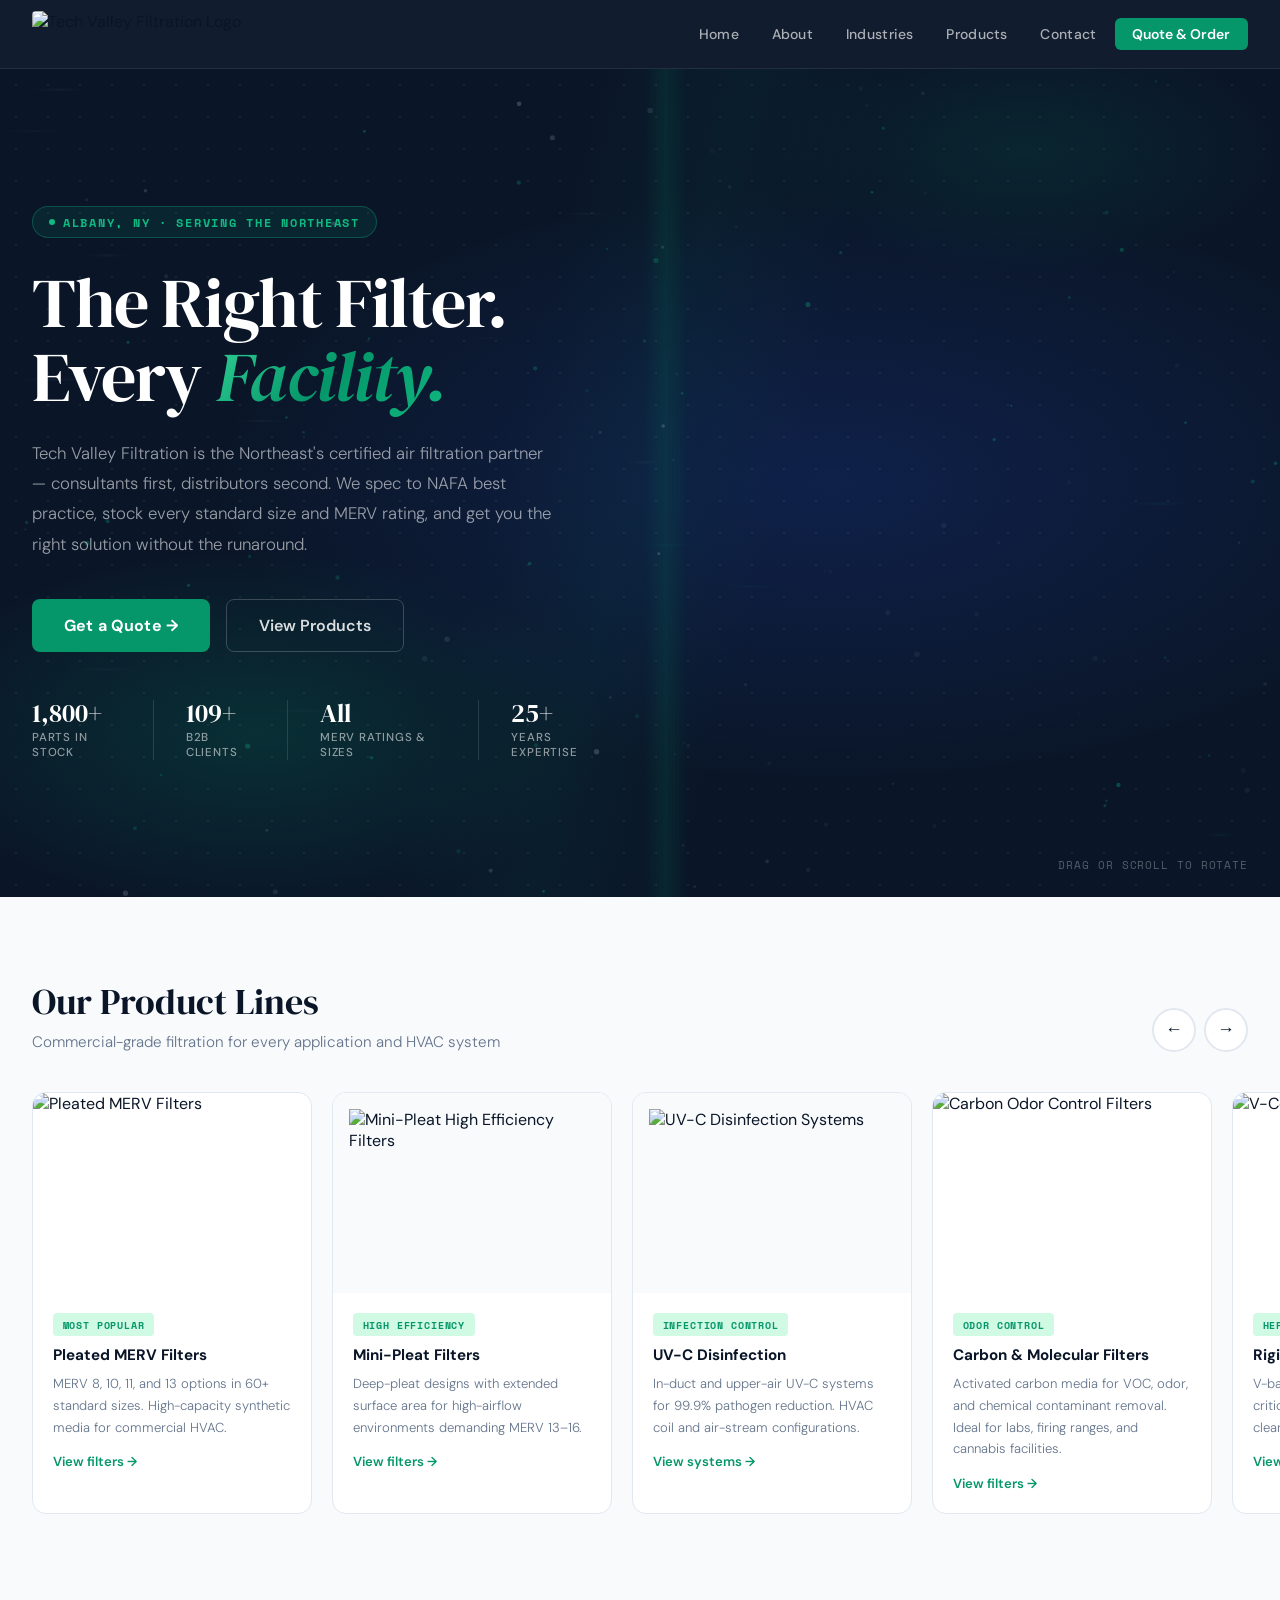
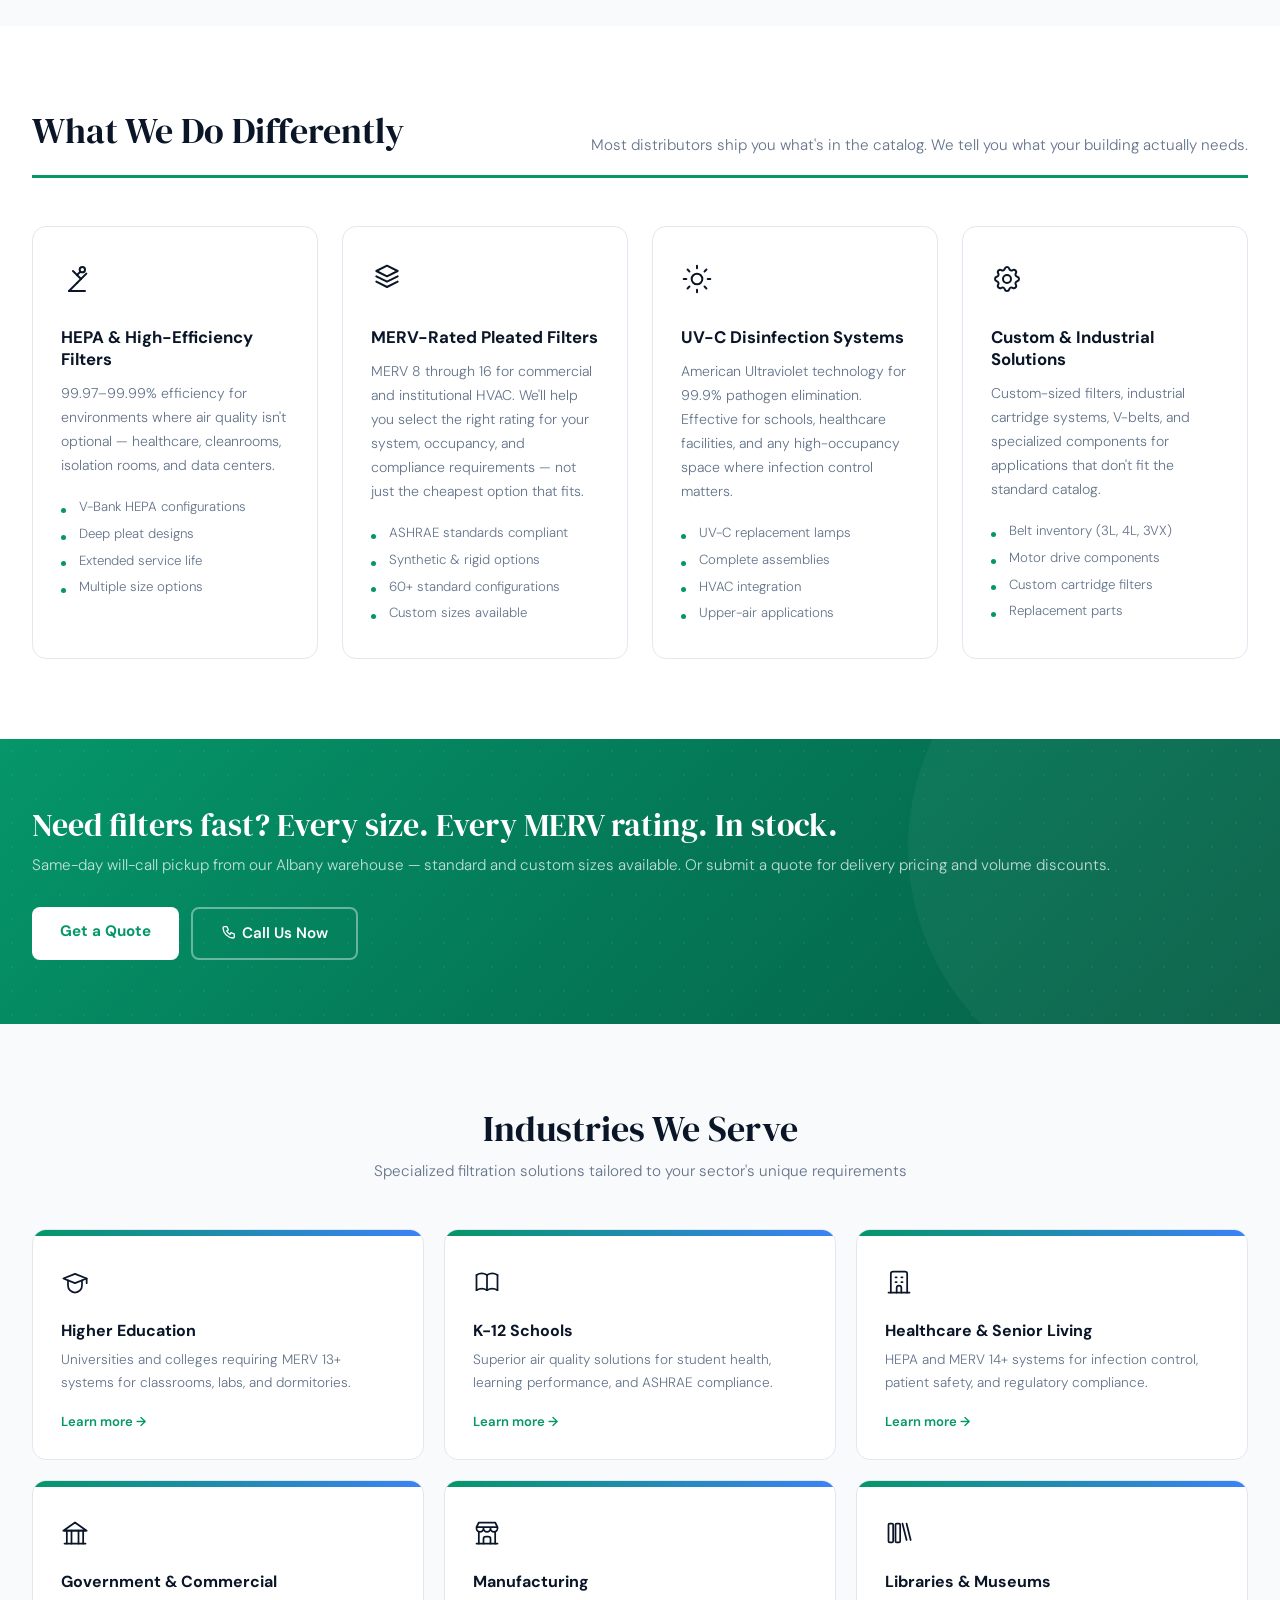
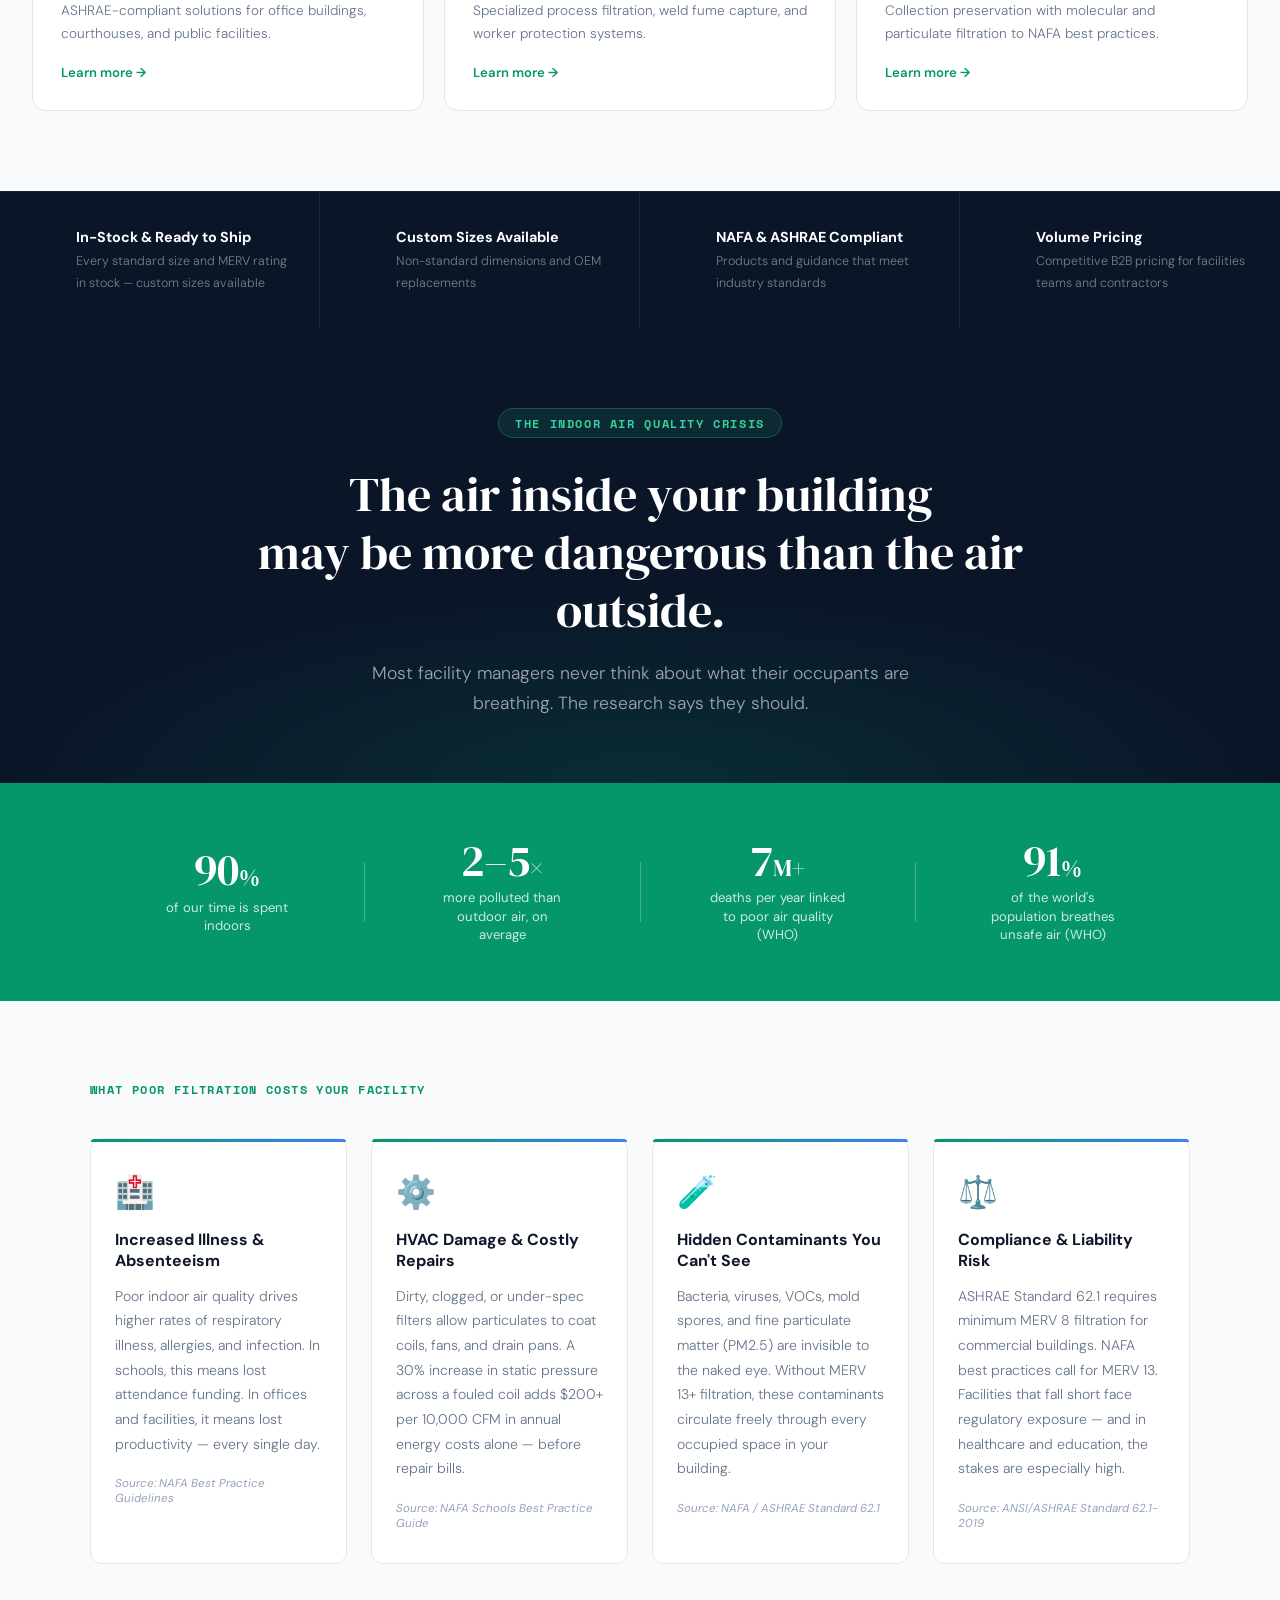
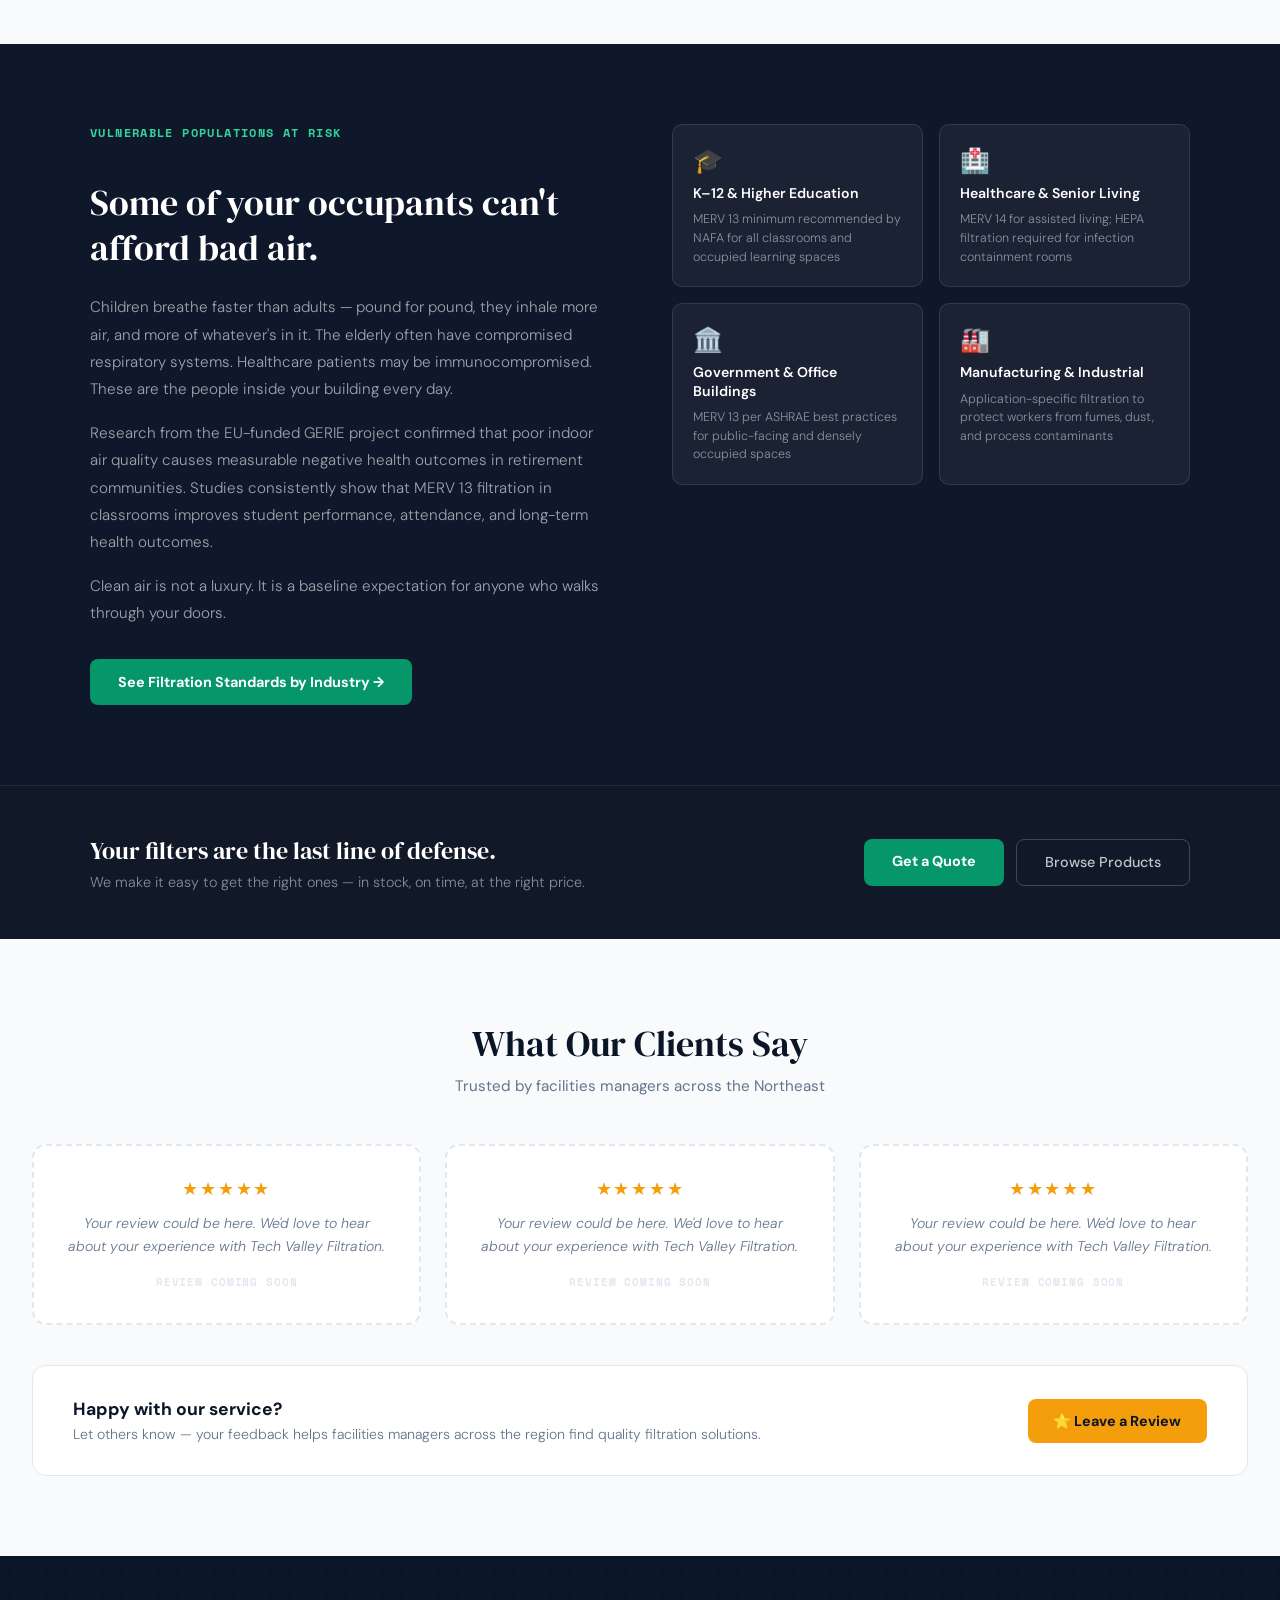
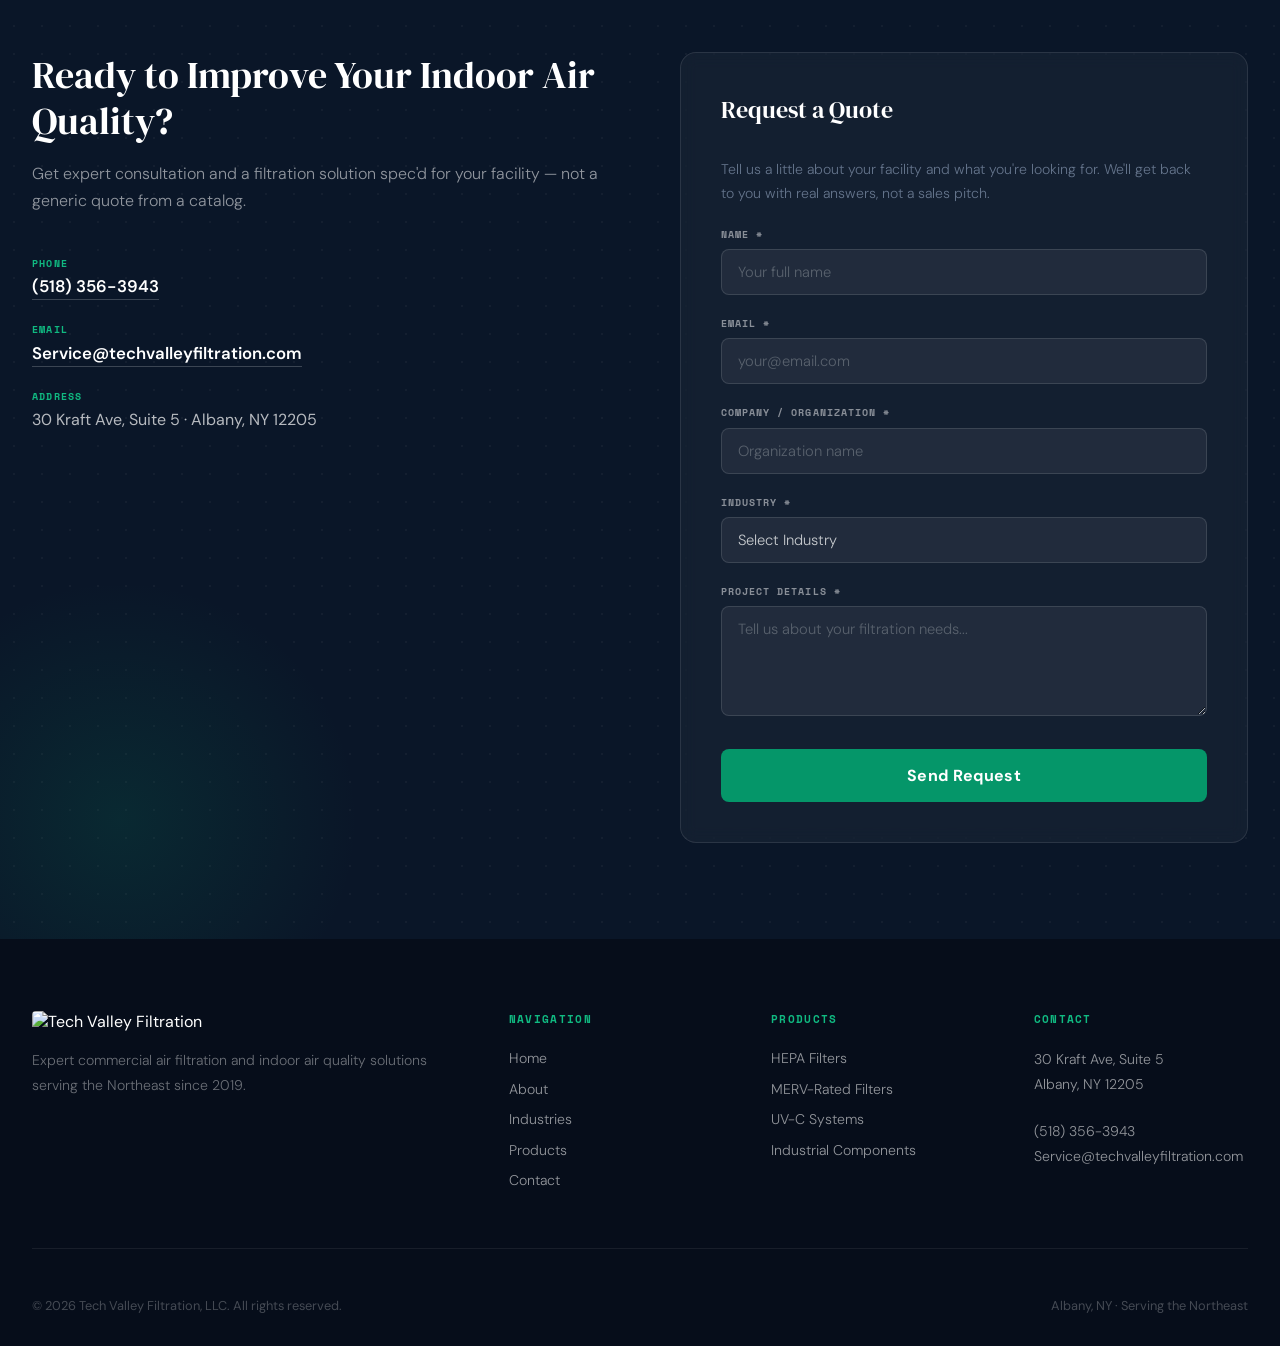
==== commit 21b9b9d6: "Fix: repair truncated file + move overflow-x off body (iOS Safari sticky nav tap fix)" ====
--- a/website/index.html
+++ b/website/index.html
@@ -39,6 +39,8 @@
         font-family: 'DM Sans', sans-serif;
         color: var(--primary);
         background: var(--white);
+    }
+    .page-wrap {
         overflow-x: hidden;
     }
 
@@ -1100,6 +1102,7 @@
 </style>
 </head>
 <body>
+<div class="page-wrap">
 
     <!-- Navigation -->
     <nav>
@@ -2005,12 +2008,10 @@
             }
         }
 
-        // ── Product Carousel ───
-    @media (prefers-reduced-motion: reduce) {
-        *, *::before, *::after {
-            animation-duration: 0.01ms !important;
-            animation-iteration-count: 1 !important;
-            transition-duration: 0.01ms !important;
-        }
-    }
-�+    }
+
+    </script>
+
+</div><!-- /.page-wrap -->
+</body>
+</html>
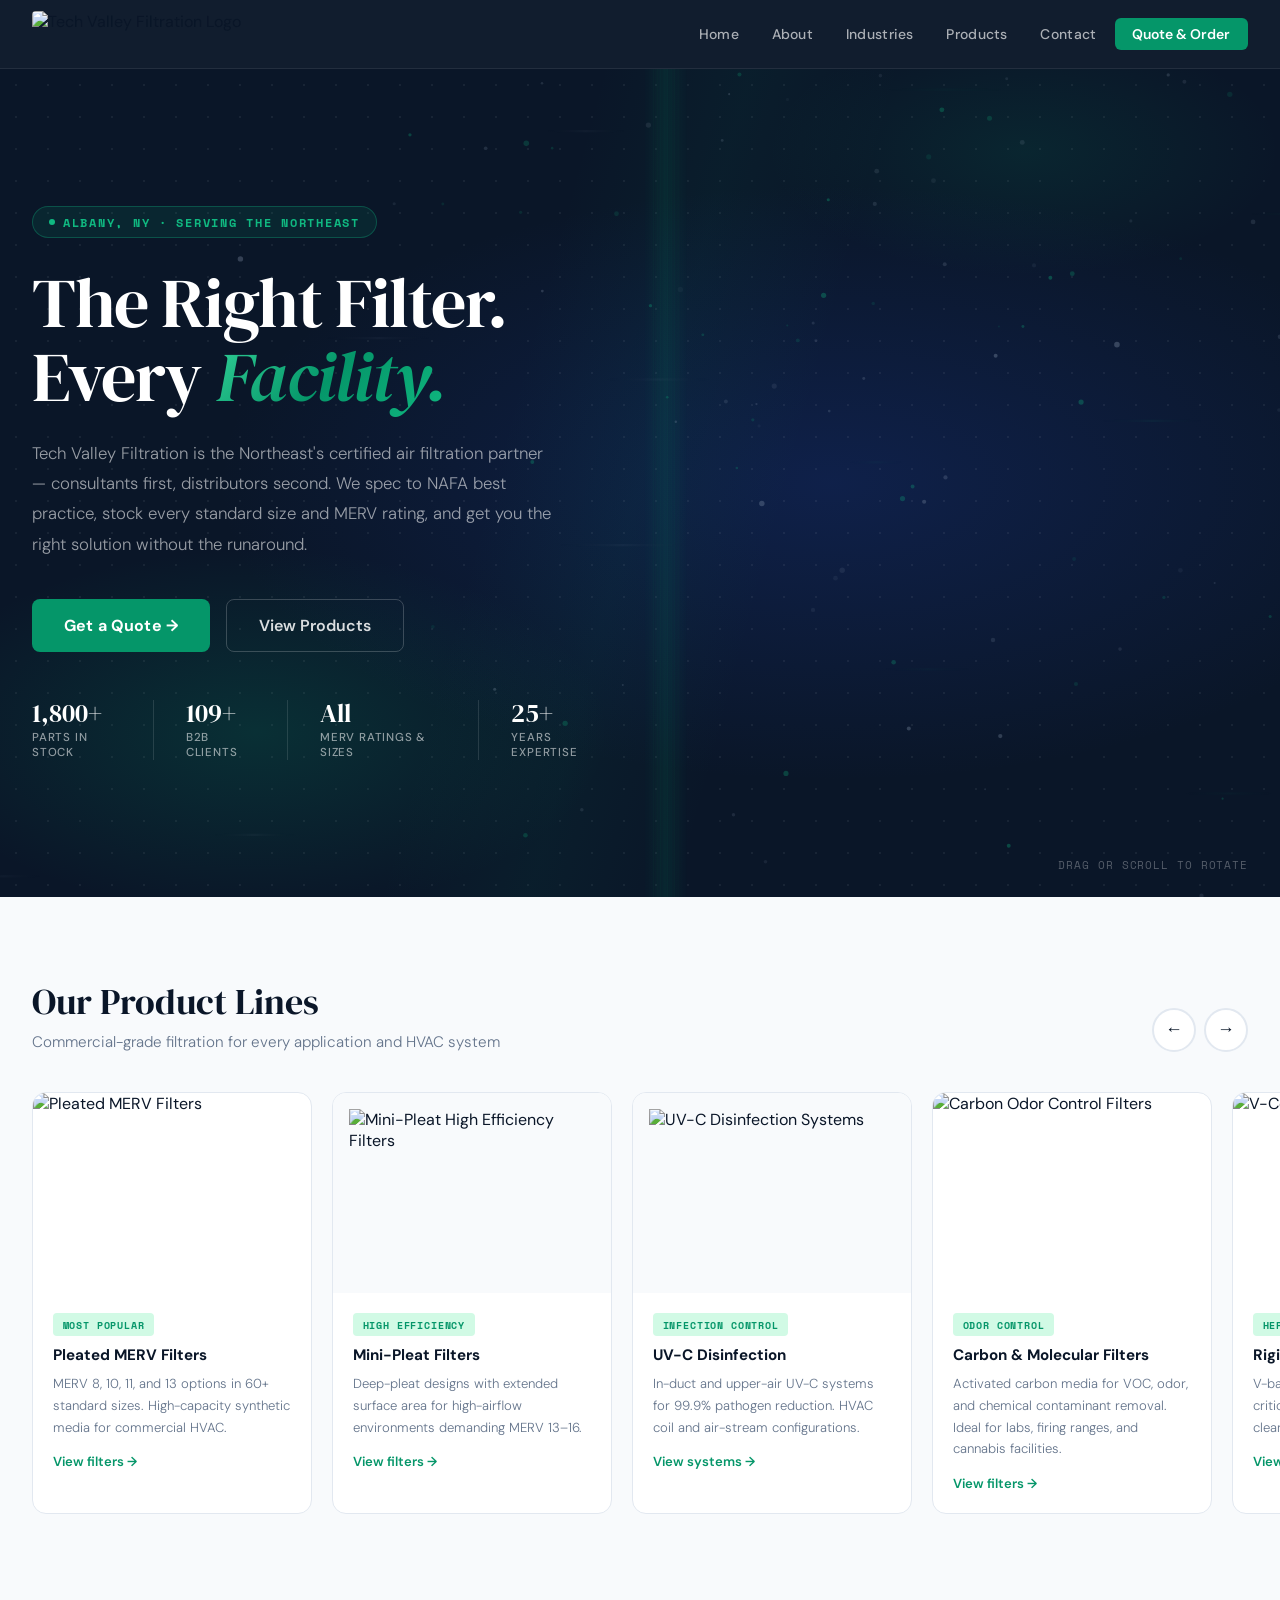
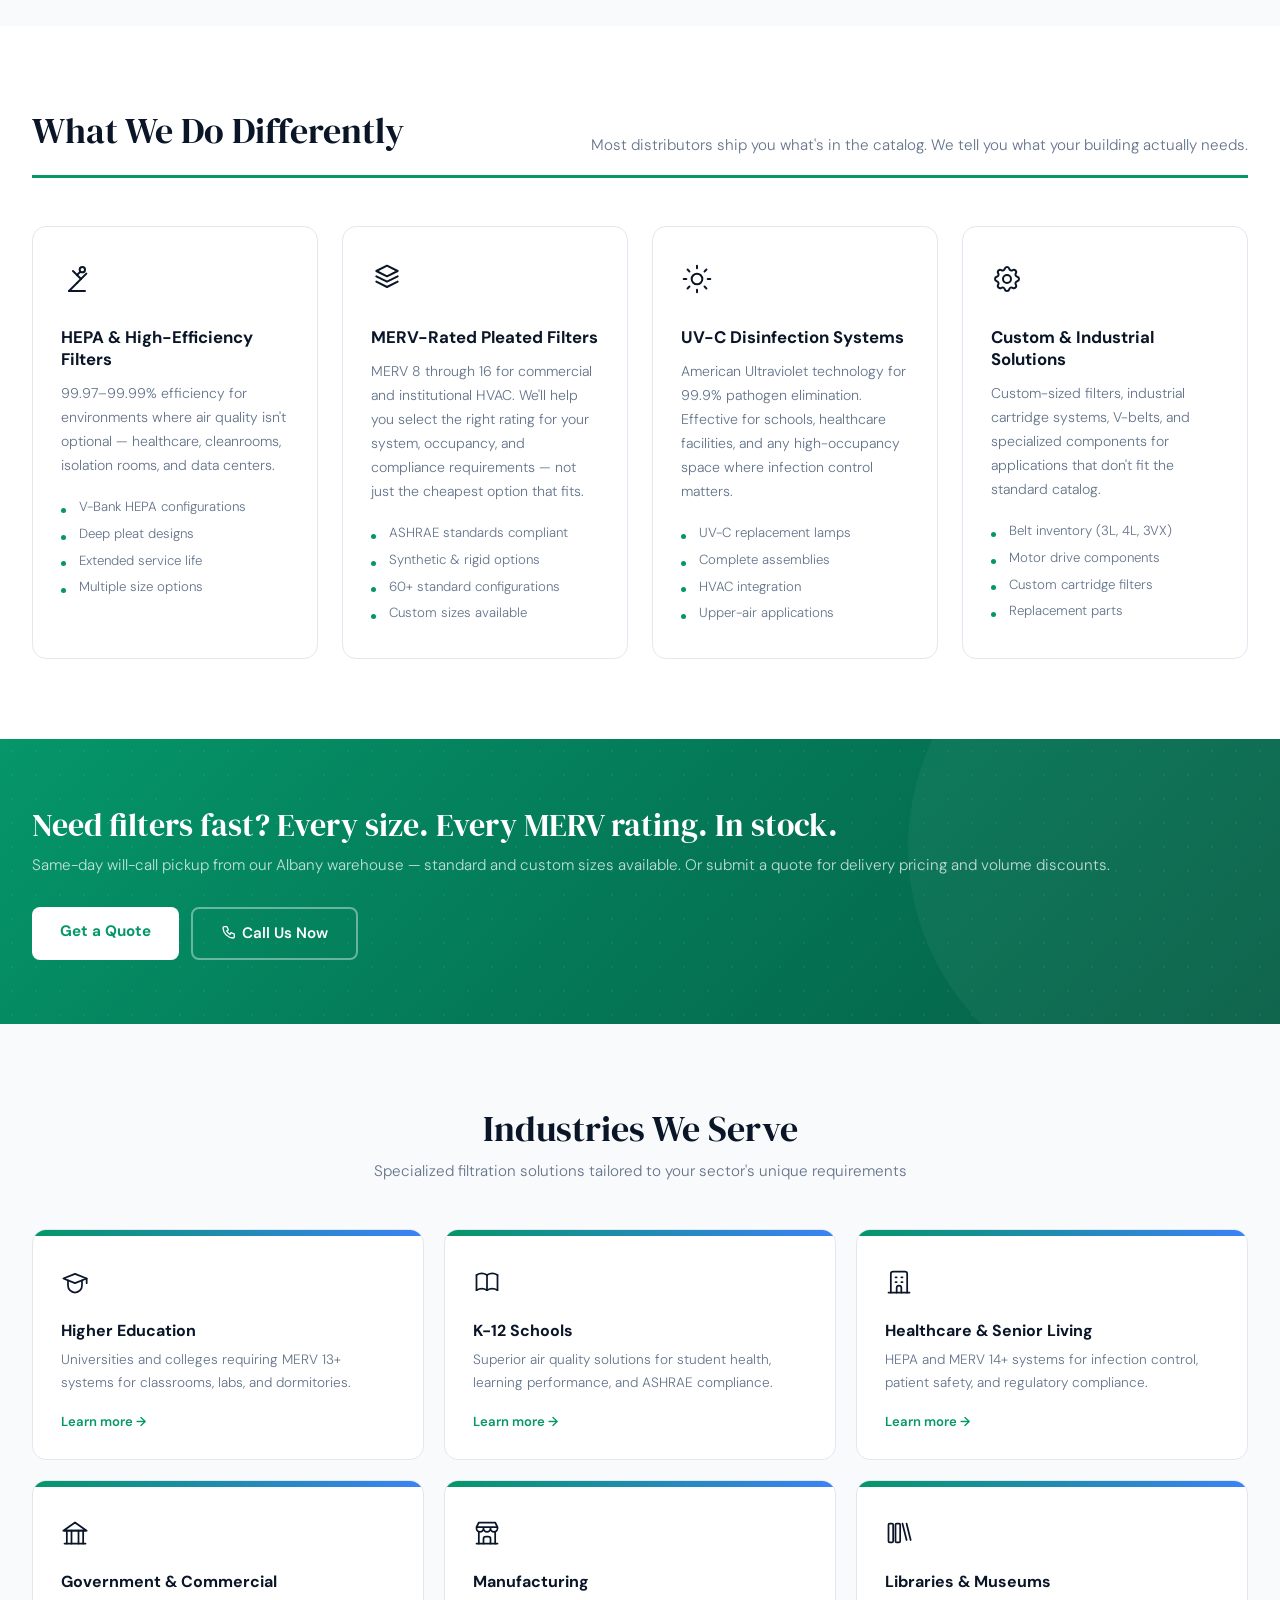
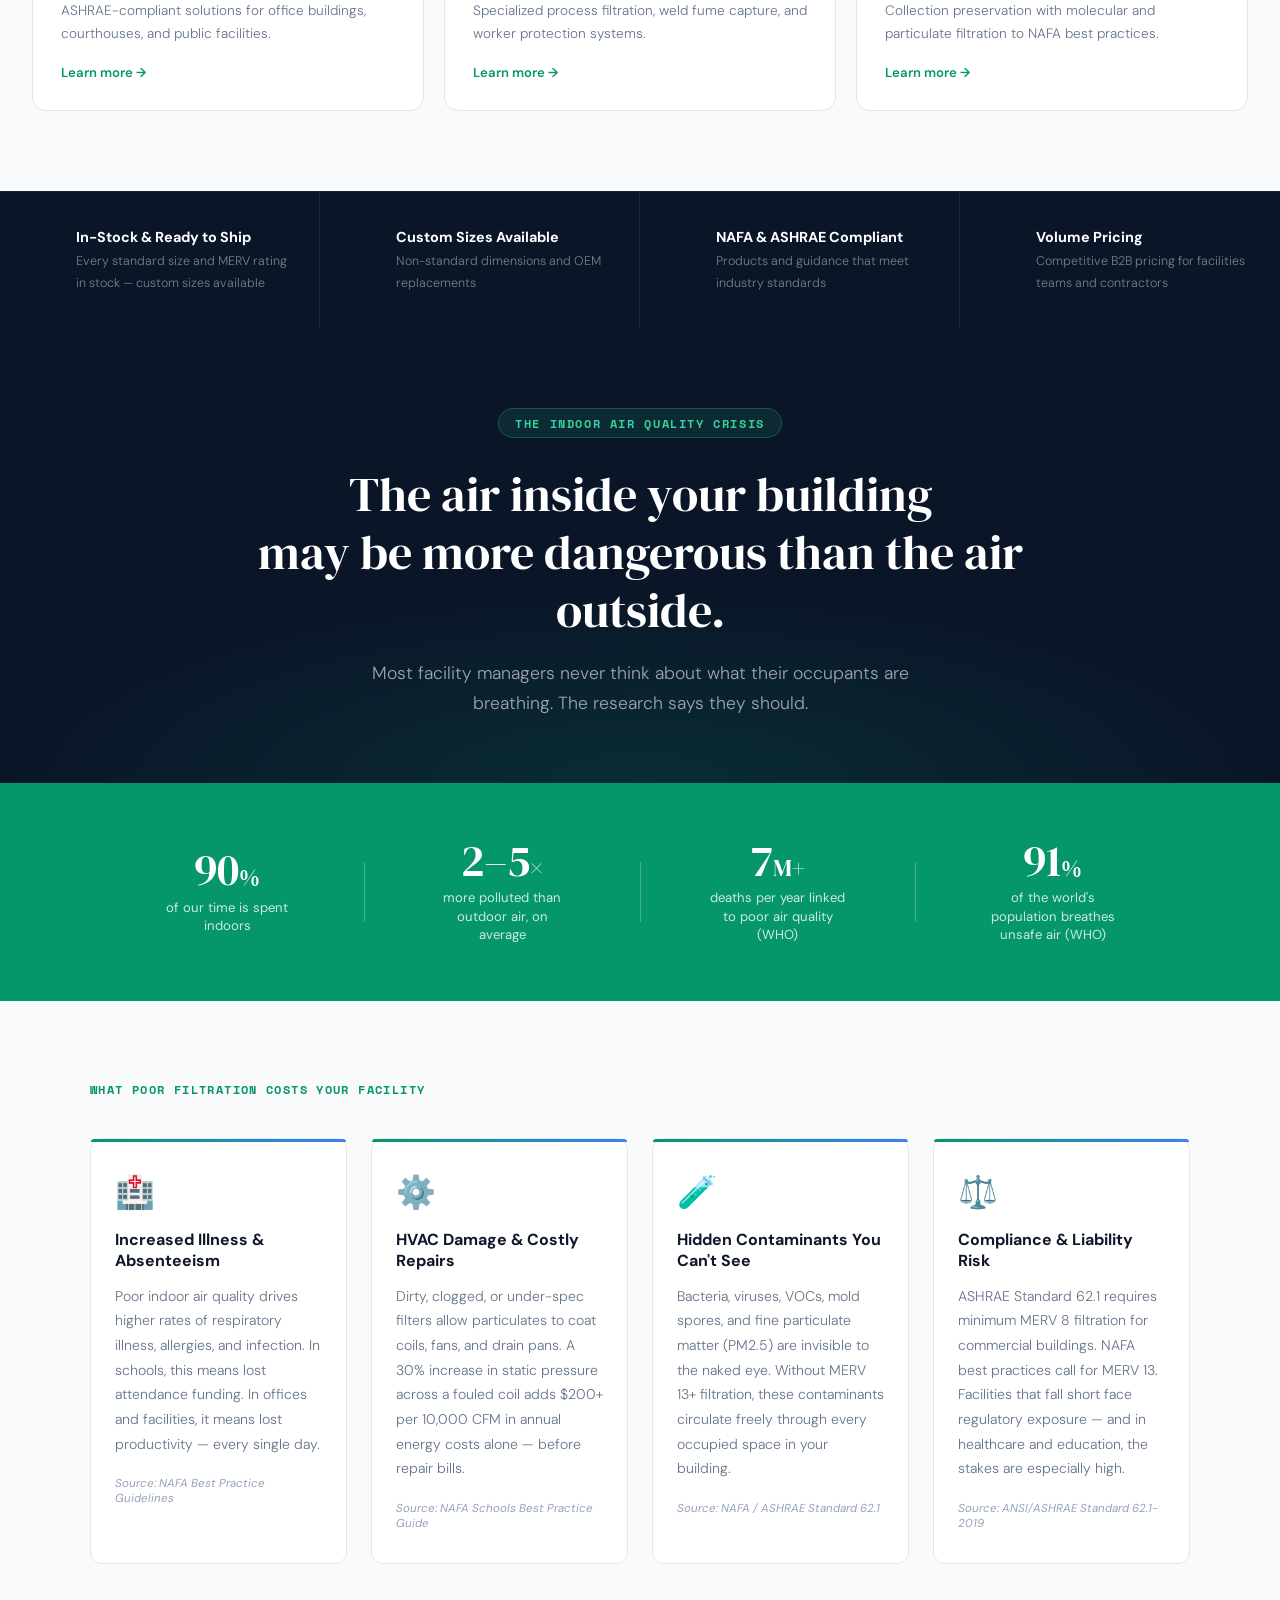
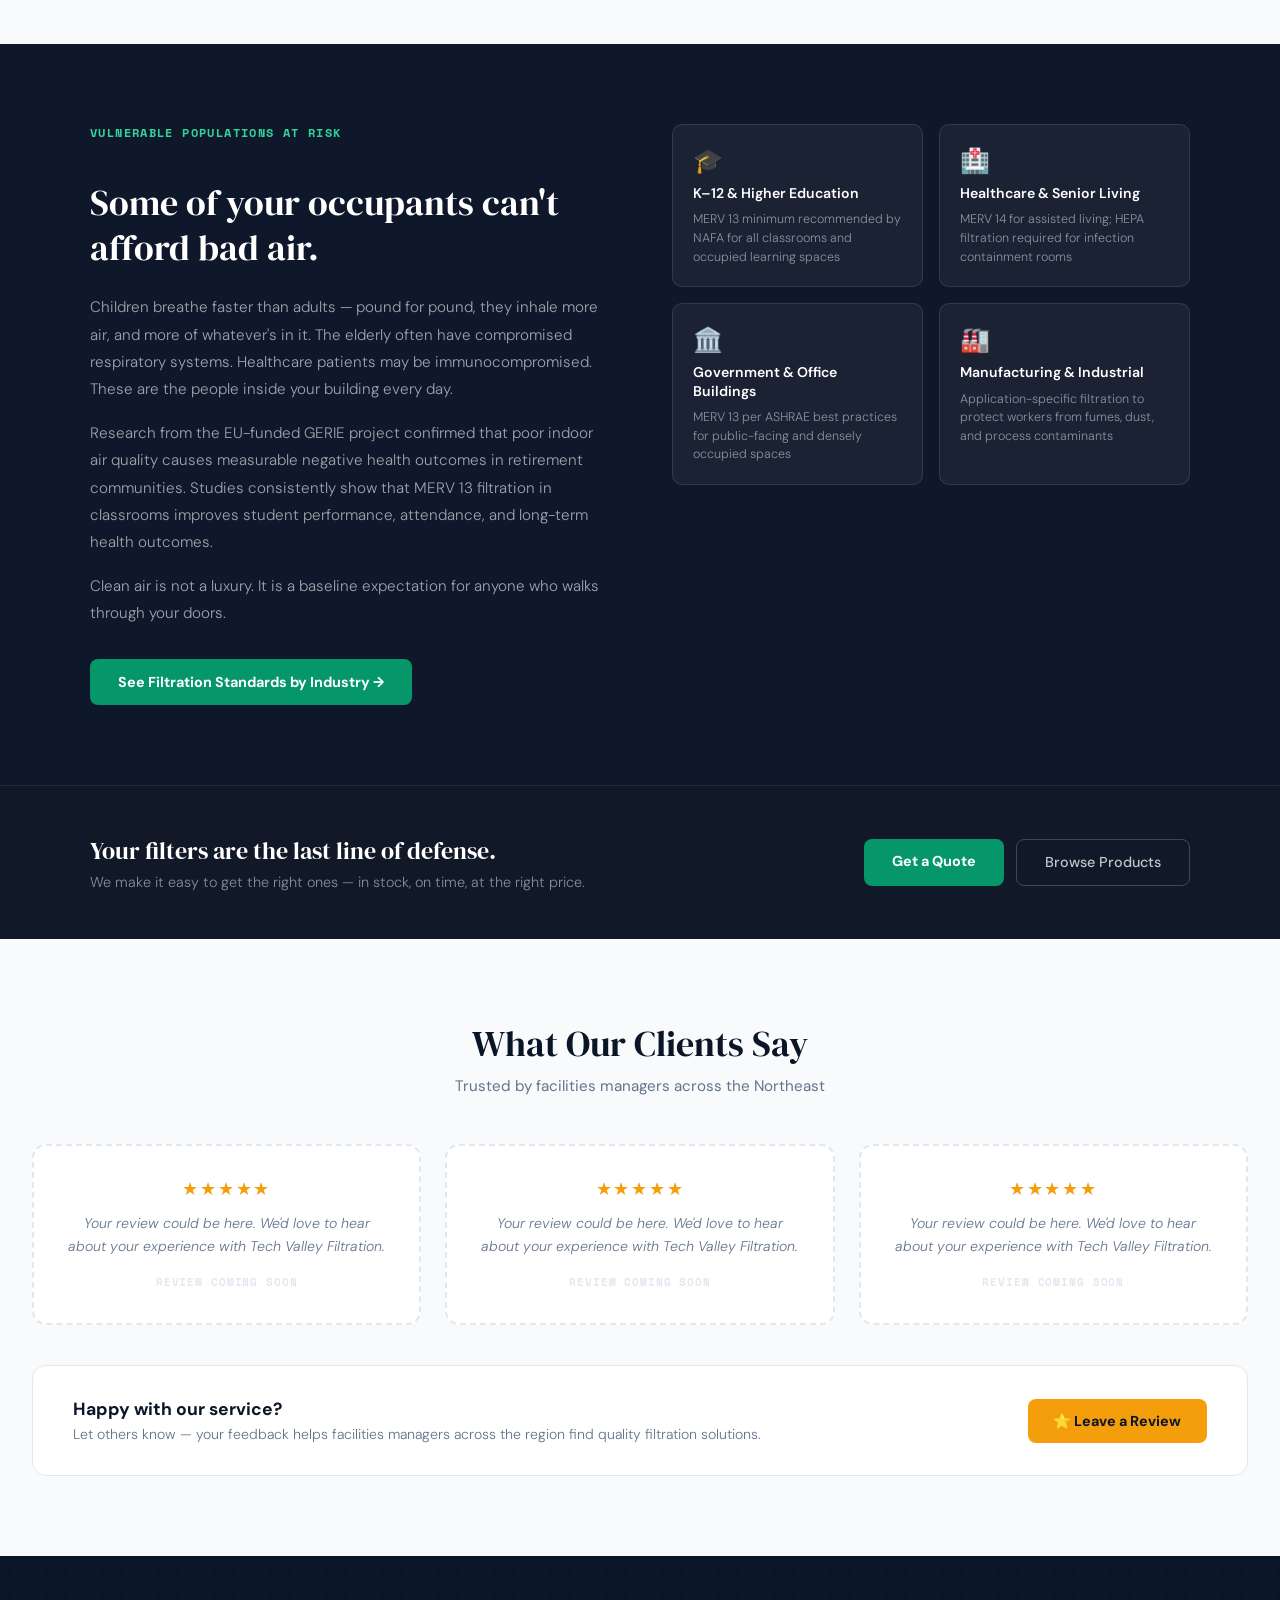
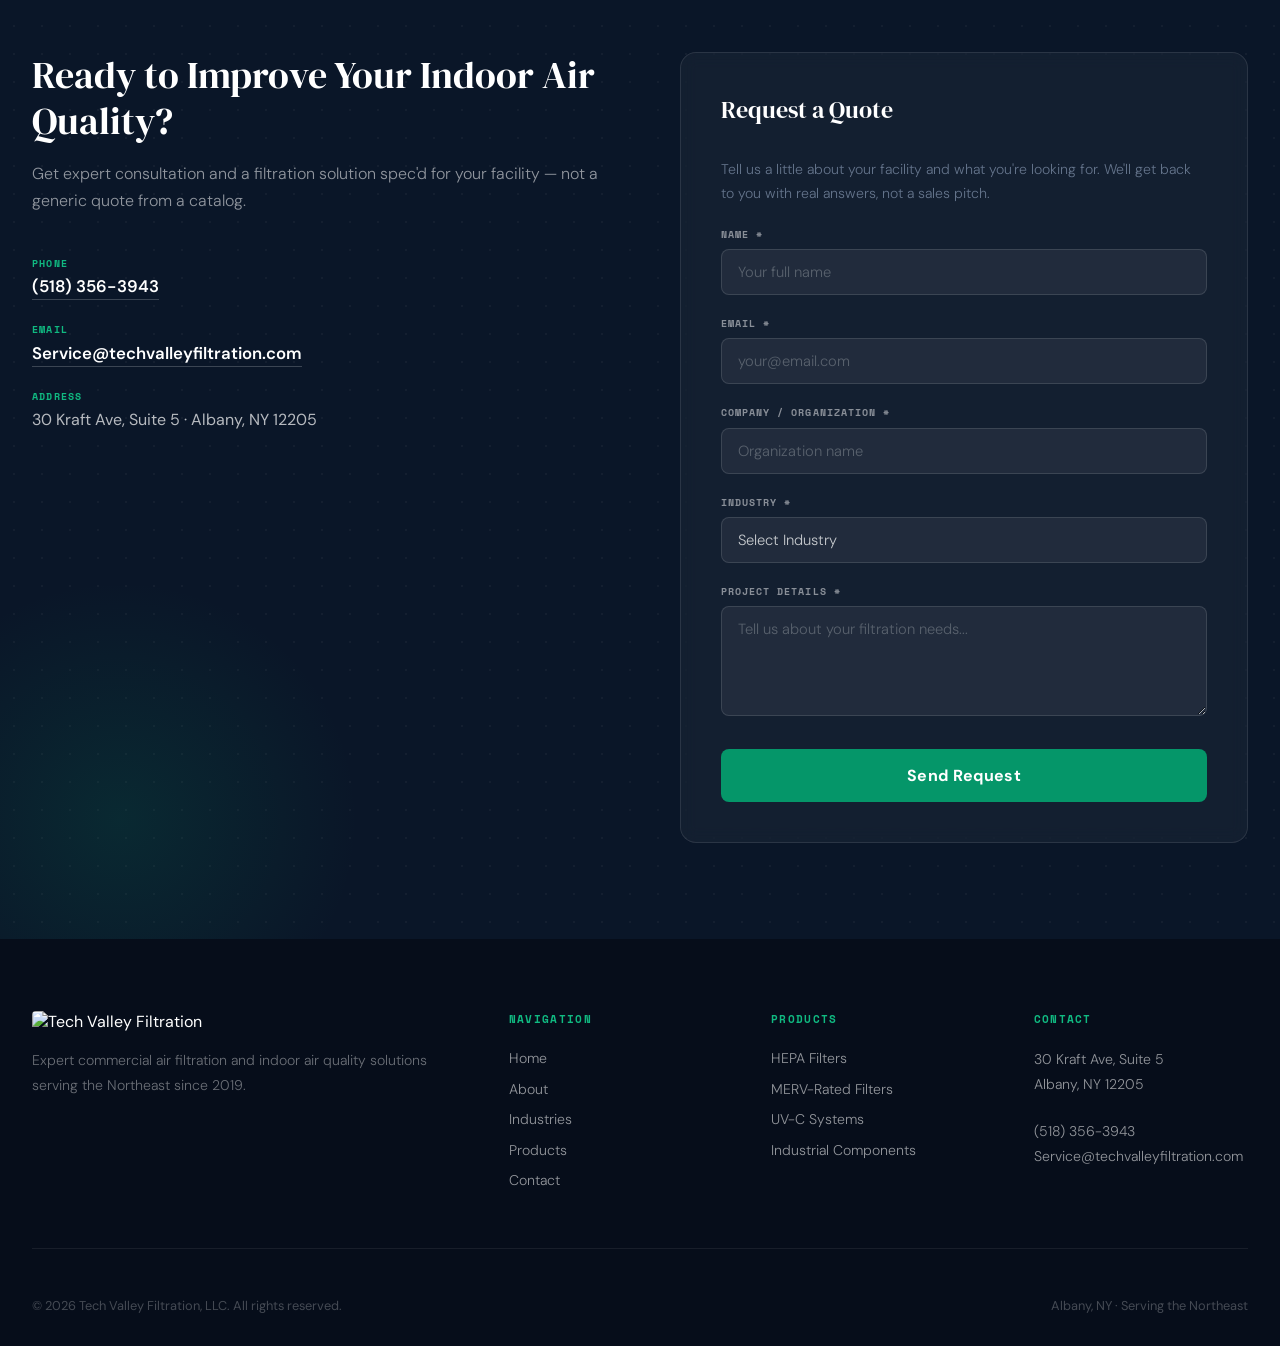
==== commit a892bb3d: "Fix hamburger: replace SVG with plain ☰ char + simplify JS listener (matches working pages)" ====
--- a/website/index.html
+++ b/website/index.html
@@ -1116,7 +1116,7 @@
                 <li><a href="#contact">Contact</a></li>
                 <li><a href="quote.html">Quote &amp; Order</a></li>
             </ul>
-            <button class="mobile-menu-btn" id="menuBtn" aria-label="Open navigation menu"><svg xmlns="http://www.w3.org/2000/svg" width="22" height="22" viewBox="0 0 24 24" fill="none" stroke="currentColor" stroke-width="2" stroke-linecap="round" stroke-linejoin="round" aria-hidden="true"><line x1="3" y1="6" x2="21" y2="6"/><line x1="3" y1="12" x2="21" y2="12"/><line x1="3" y1="18" x2="21" y2="18"/></svg></button>
+            <button class="mobile-menu-btn" id="menuBtn">☰</button>
         </div>
     </nav>
 
@@ -1960,20 +1960,8 @@
     </footer>
 
     <script>
-        document.addEventListener('DOMContentLoaded', function() {
-            var btn = document.getElementById('menuBtn');
-            var nav = document.getElementById('navLinks');
-            if (btn && nav) {
-                btn.addEventListener('click', function(e) {
-                    e.stopPropagation();
-                    nav.classList.toggle('open');
-                });
-                document.addEventListener('click', function(e) {
-                    if (!nav.contains(e.target) && !btn.contains(e.target)) {
-                        nav.classList.remove('open');
-                    }
-                });
-            }
+        document.getElementById('menuBtn').addEventListener('click', function() {
+            document.getElementById('navLinks').classList.toggle('open');
         });
 
         async function handleSubmit(e) {
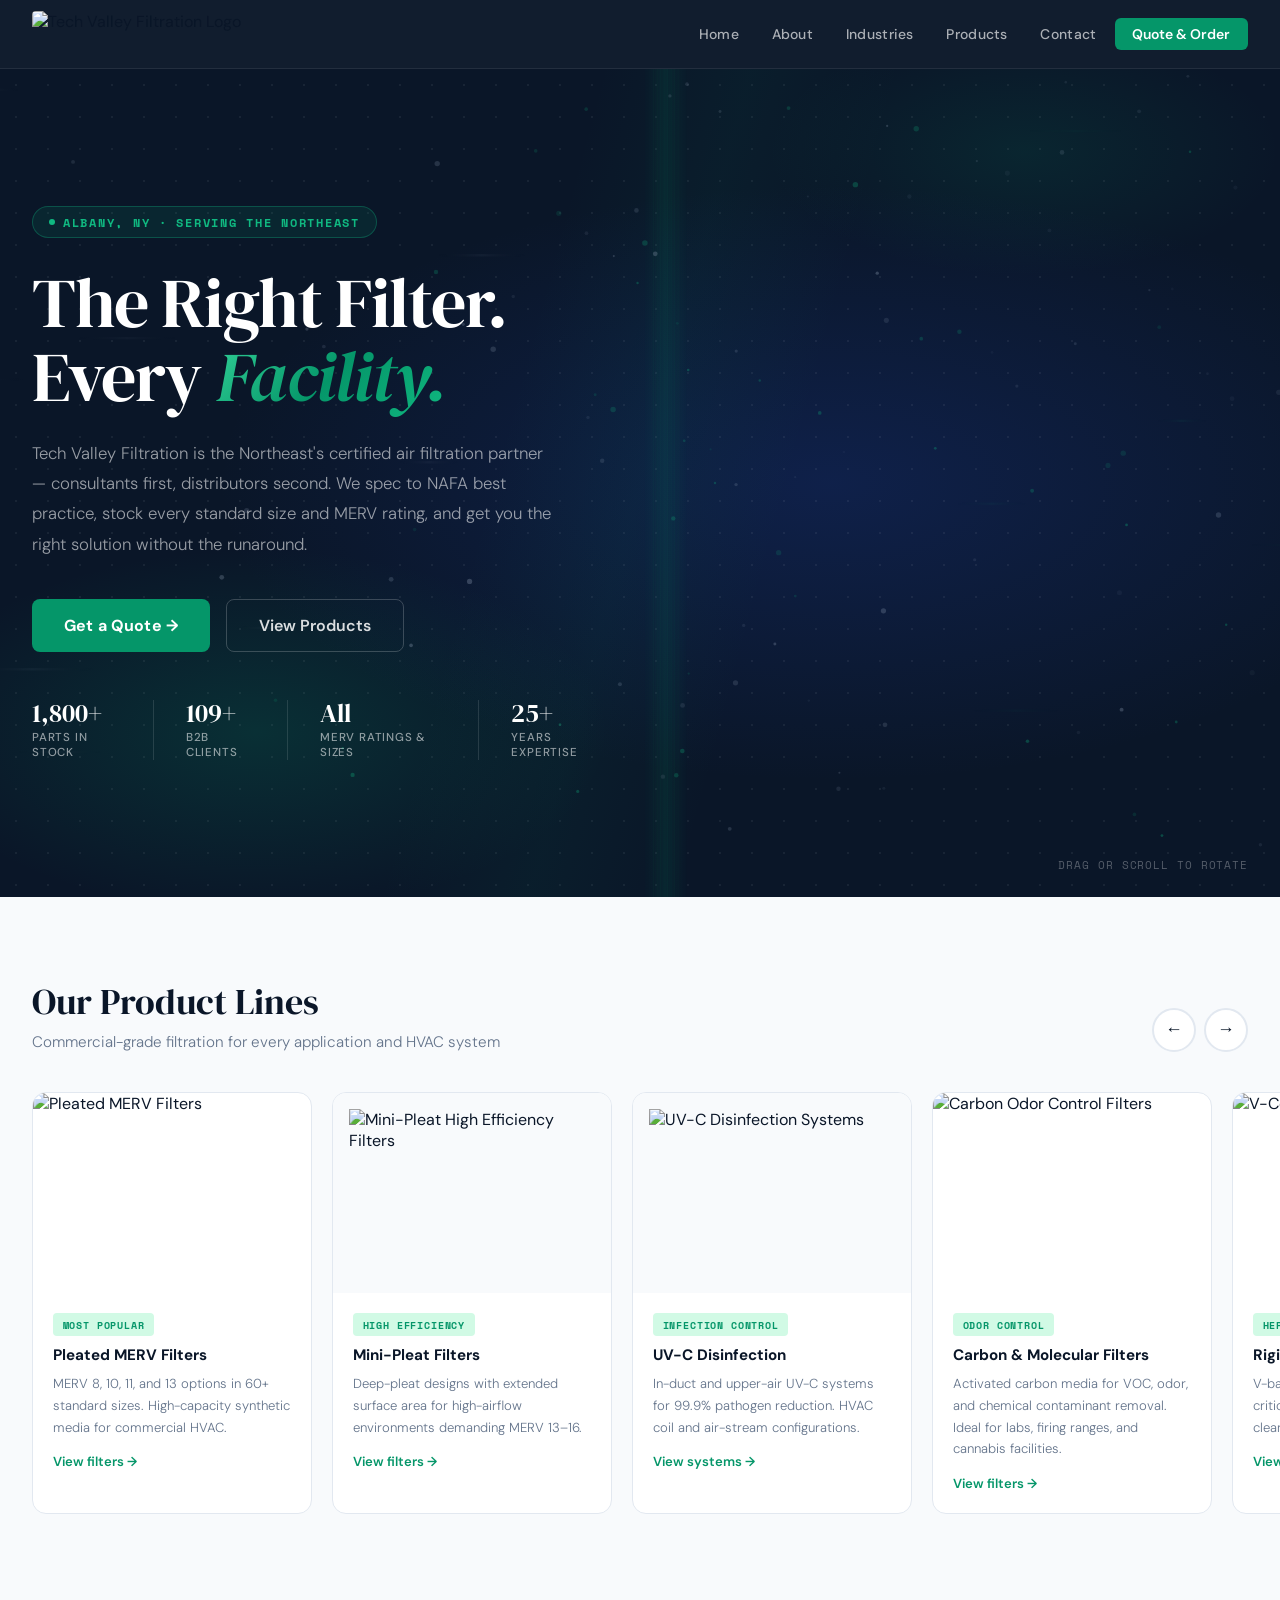
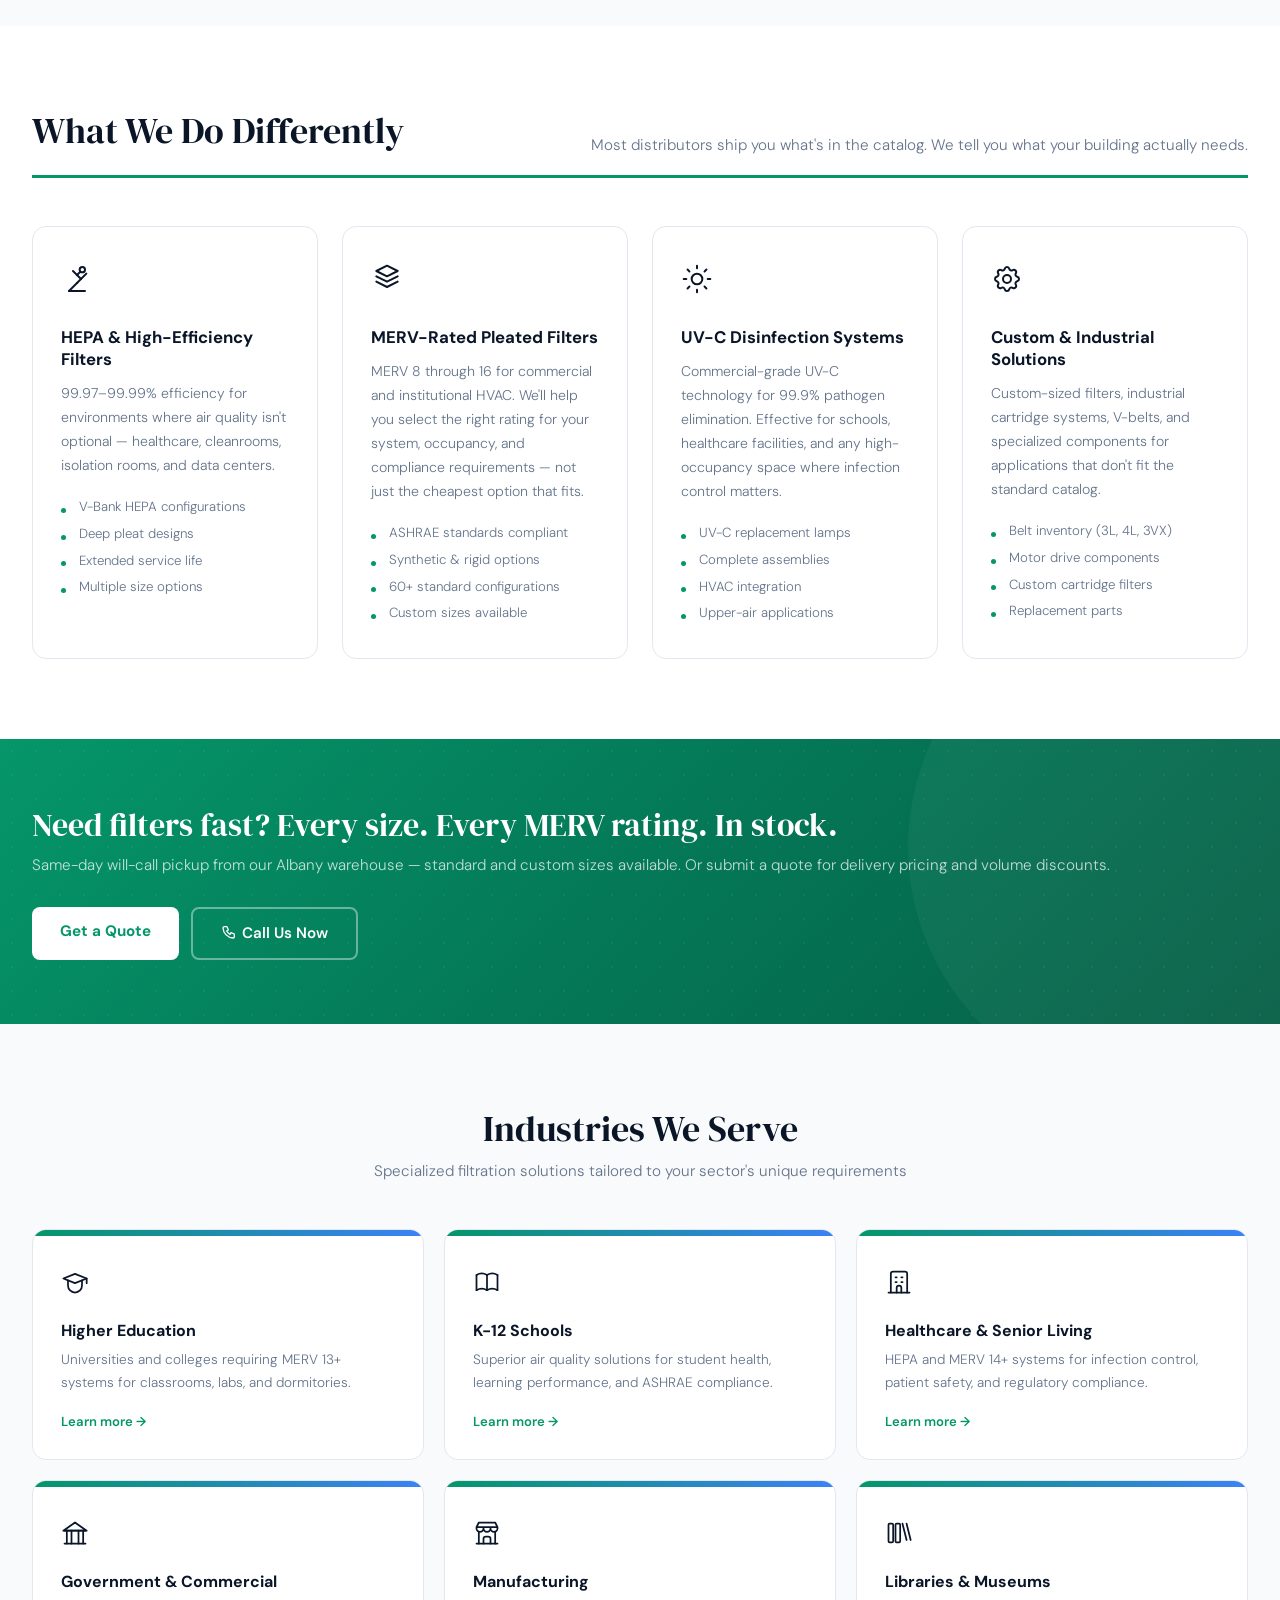
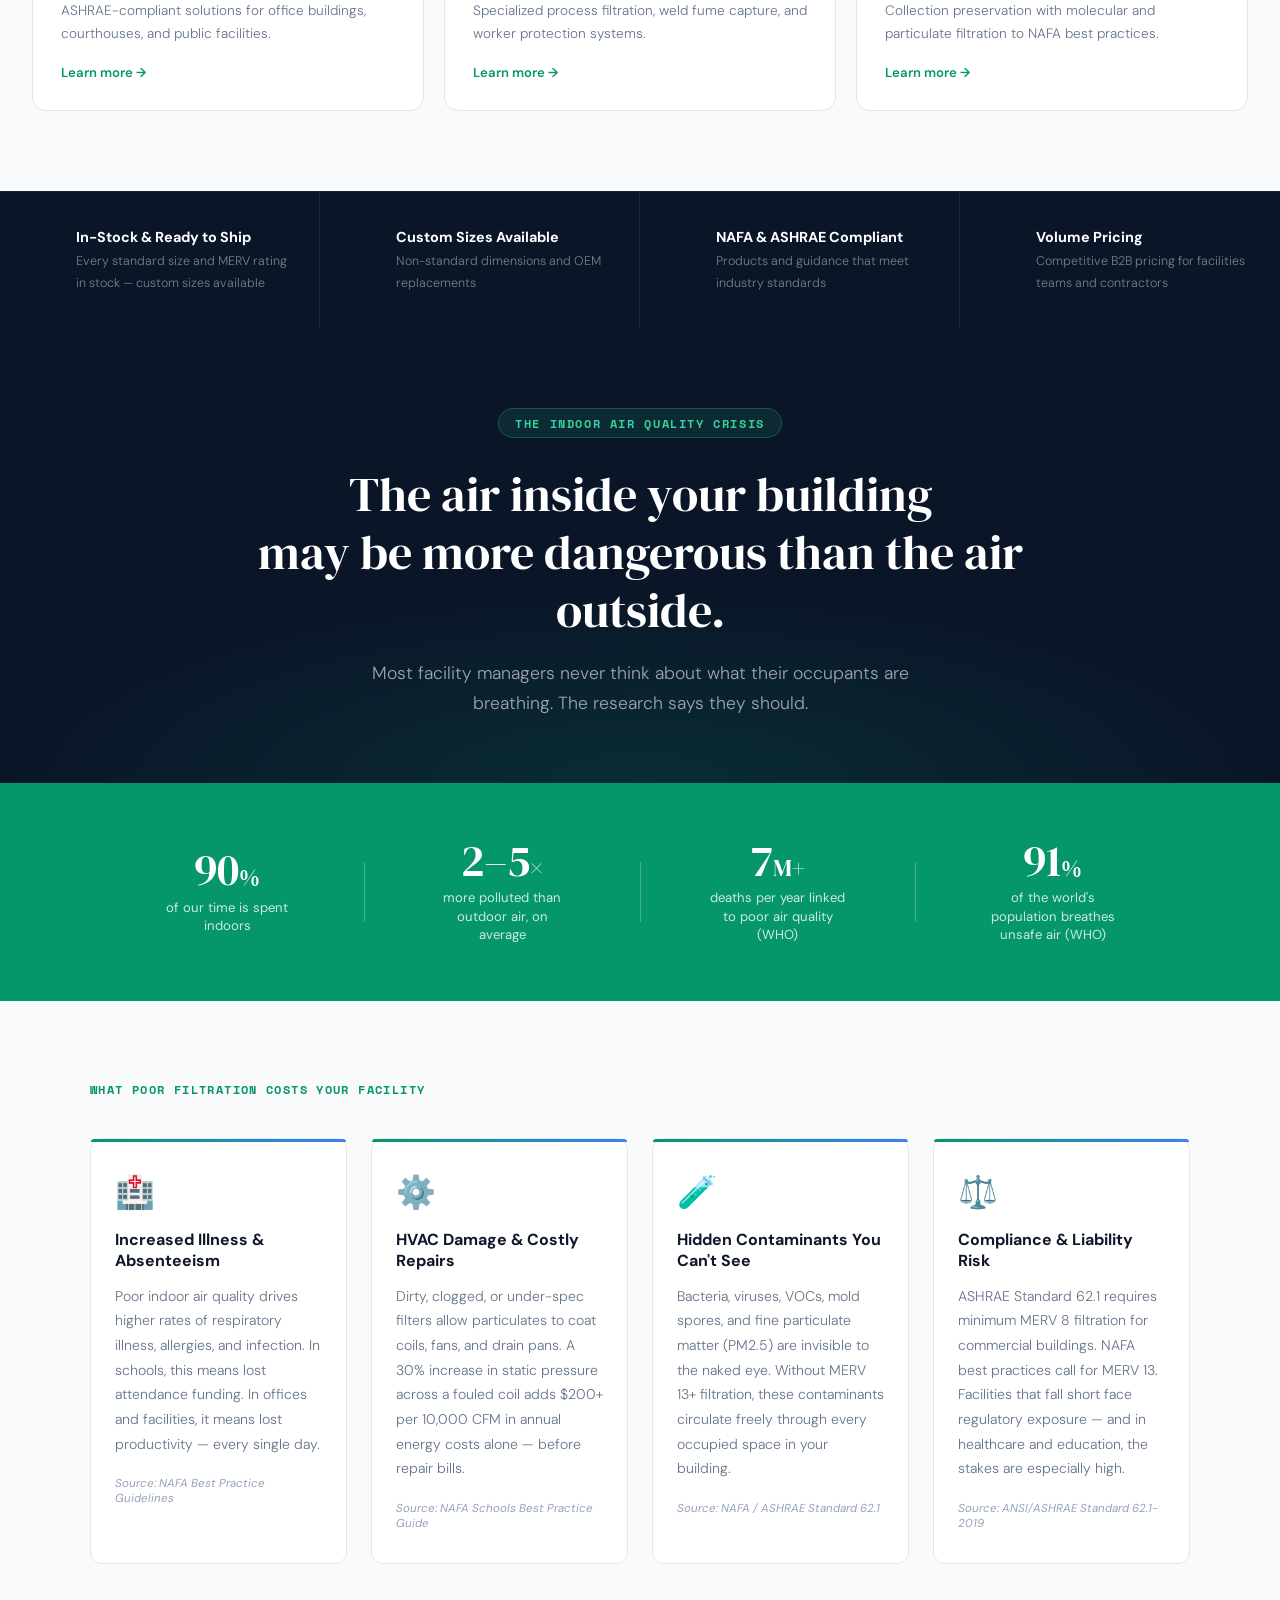
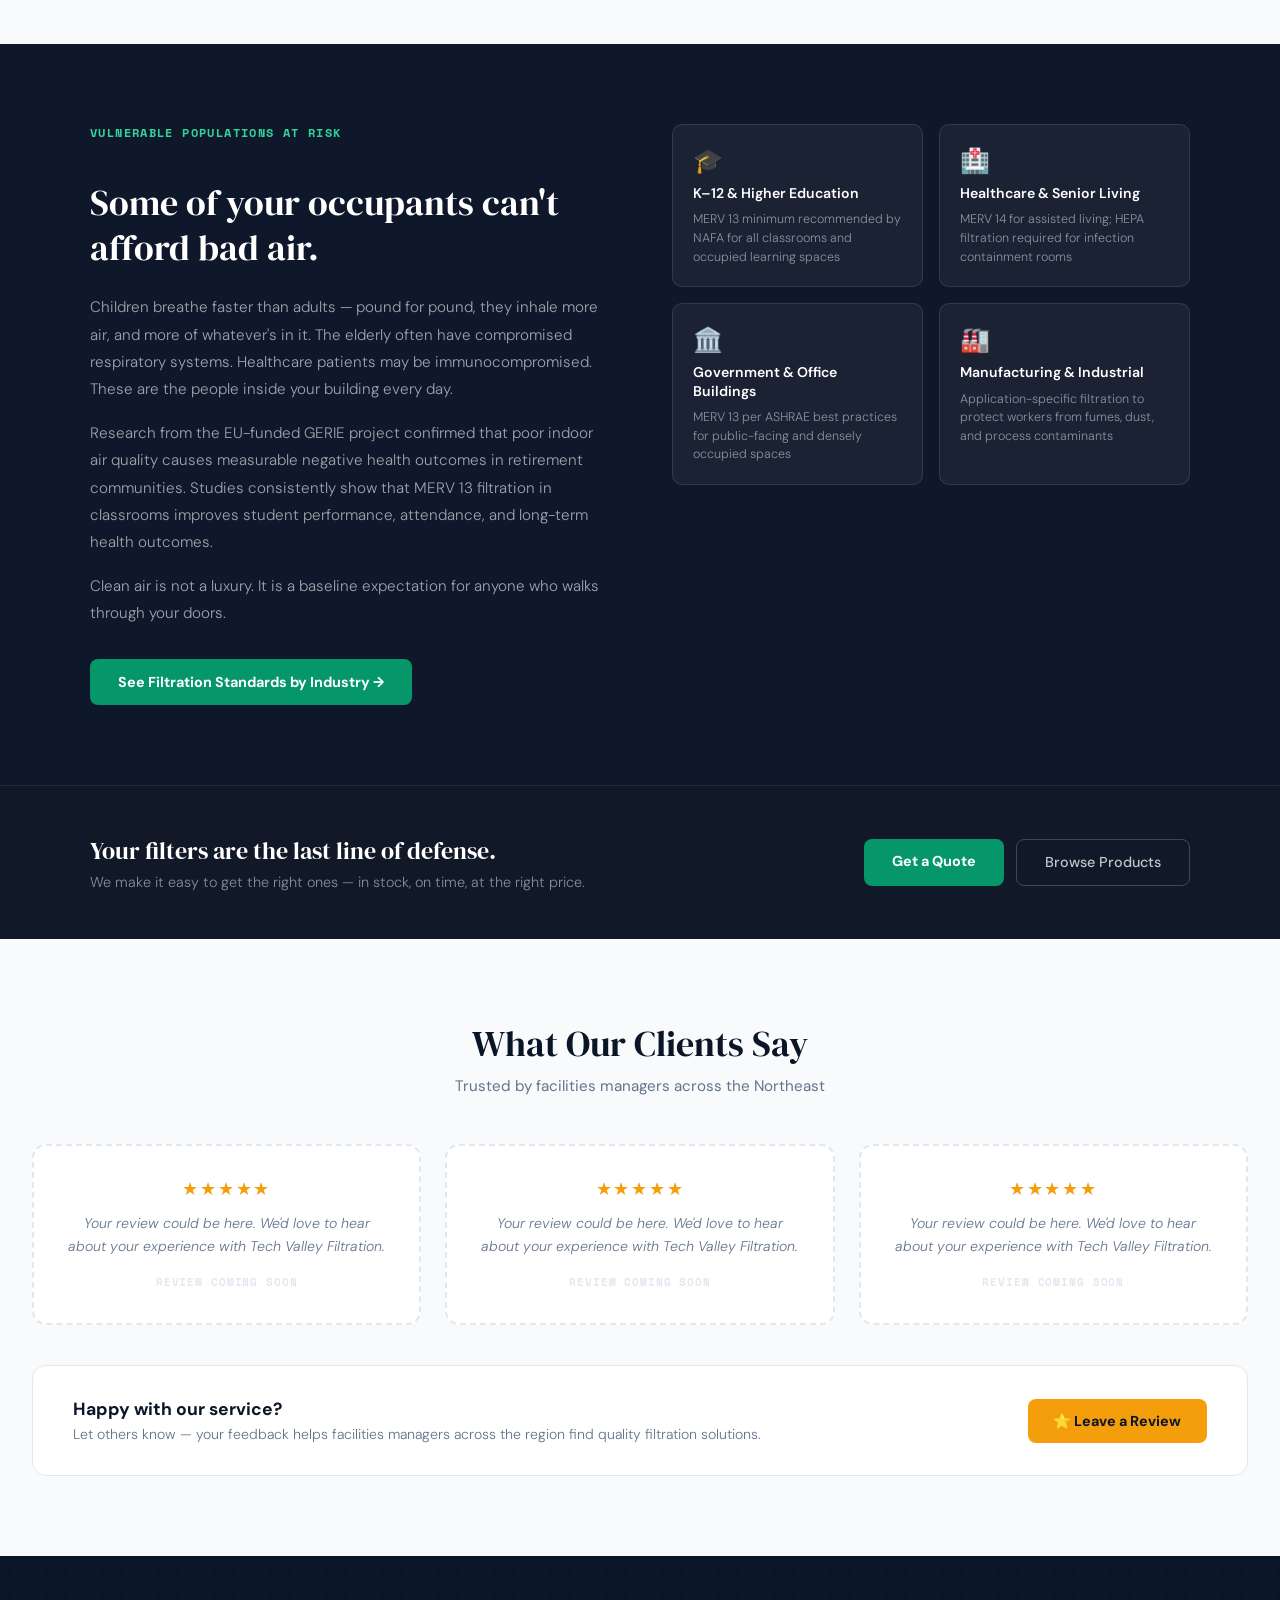
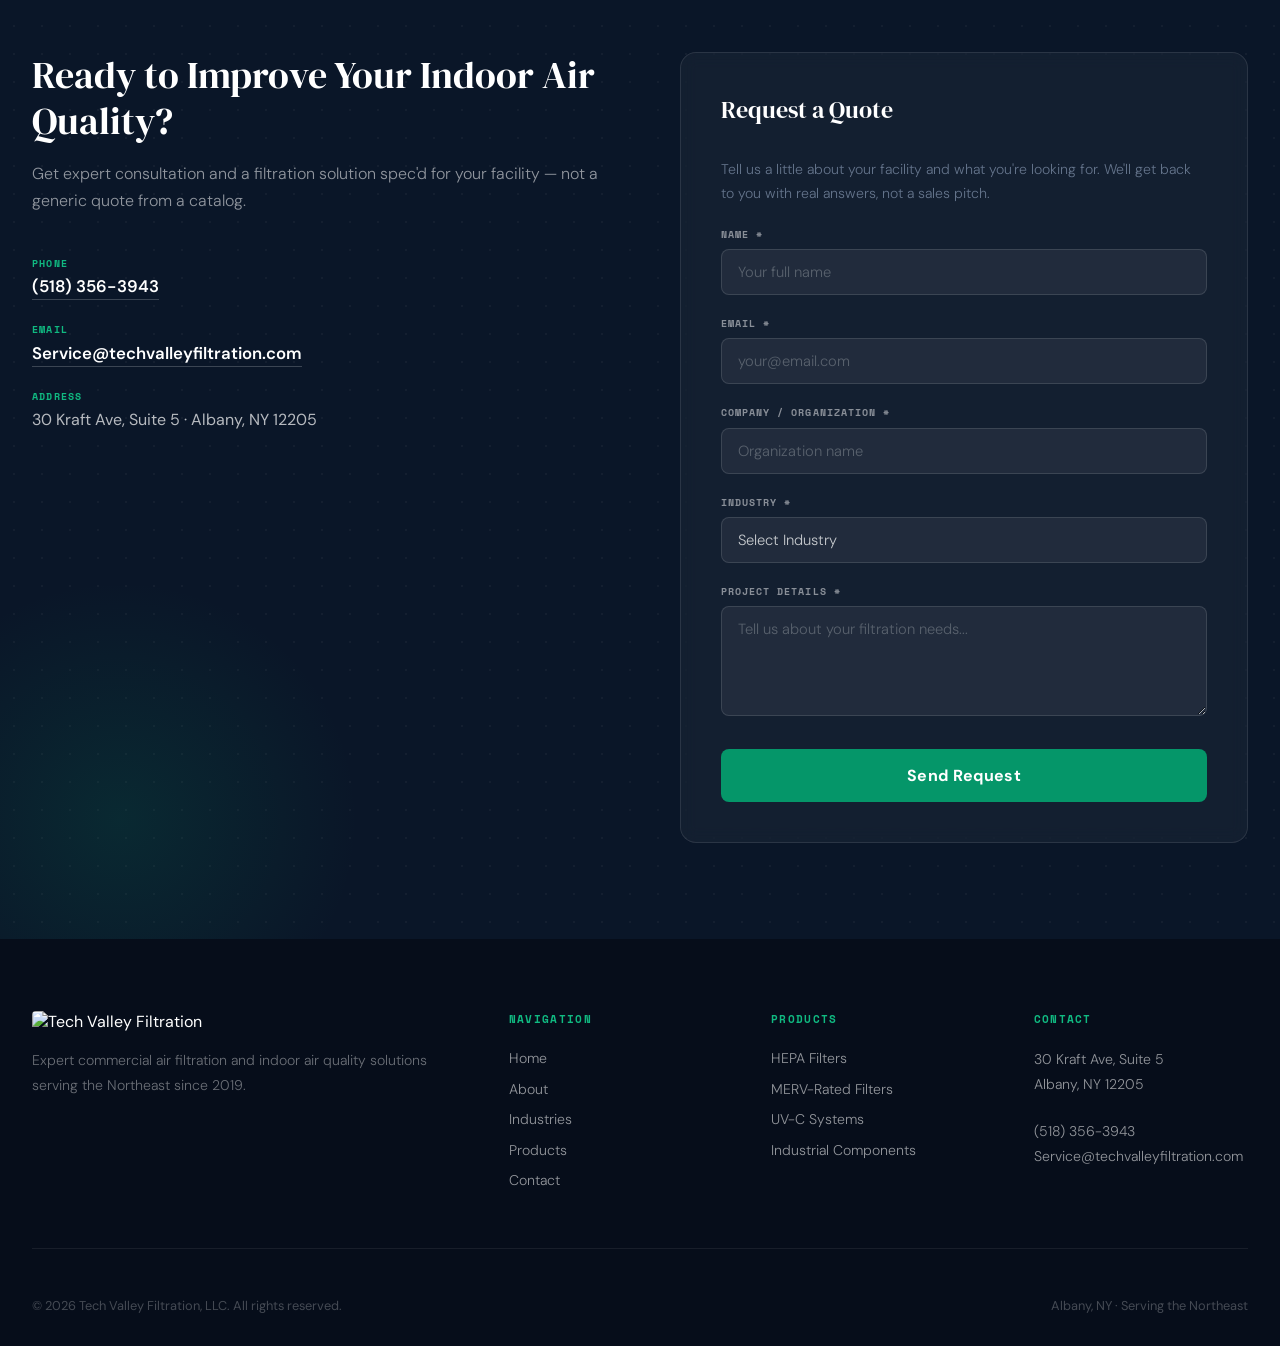
==== commit 83099f8b: "Remove manufacturer brand names from product descriptions" ====
--- a/website/index.html
+++ b/website/index.html
@@ -1497,7 +1497,7 @@
                     <div class="product-card-body">
                         <span class="product-card-tag">Reusable</span>
                         <h3>Washable Metal Filters</h3>
-                        <p>AMFCO HE-Series permanent aluminum mesh filters. Long-service pre-filtration for industrial and commercial units.</p>
+                        <p>Permanent aluminum mesh filters. Long-service pre-filtration for industrial and commercial units.</p>
                         <span class="product-card-link">View filters →</span>
                     </div>
                 </a>
@@ -1559,7 +1559,7 @@
             <div class="service-card">
                 <div class="service-icon"><svg xmlns="http://www.w3.org/2000/svg" width="32" height="32" viewBox="0 0 24 24" fill="none" stroke="currentColor" stroke-width="1.5" stroke-linecap="round" stroke-linejoin="round" aria-hidden="true"><circle cx="12" cy="12" r="4"/><path d="M12 2v2"/><path d="M12 20v2"/><path d="M4.93 4.93l1.41 1.41"/><path d="M17.66 17.66l1.41 1.41"/><path d="M2 12h2"/><path d="M20 12h2"/><path d="M6.34 17.66l-1.41 1.41"/><path d="M19.07 4.93l-1.41 1.41"/></svg></div>
                 <h3>UV-C Disinfection Systems</h3>
-                <p>American Ultraviolet technology for 99.9% pathogen elimination. Effective for schools, healthcare facilities, and any high-occupancy space where infection control matters.</p>
+                <p>Commercial-grade UV-C technology for 99.9% pathogen elimination. Effective for schools, healthcare facilities, and any high-occupancy space where infection control matters.</p>
                 <ul>
                     <li>UV-C replacement lamps</li>
                     <li>Complete assemblies</li>
